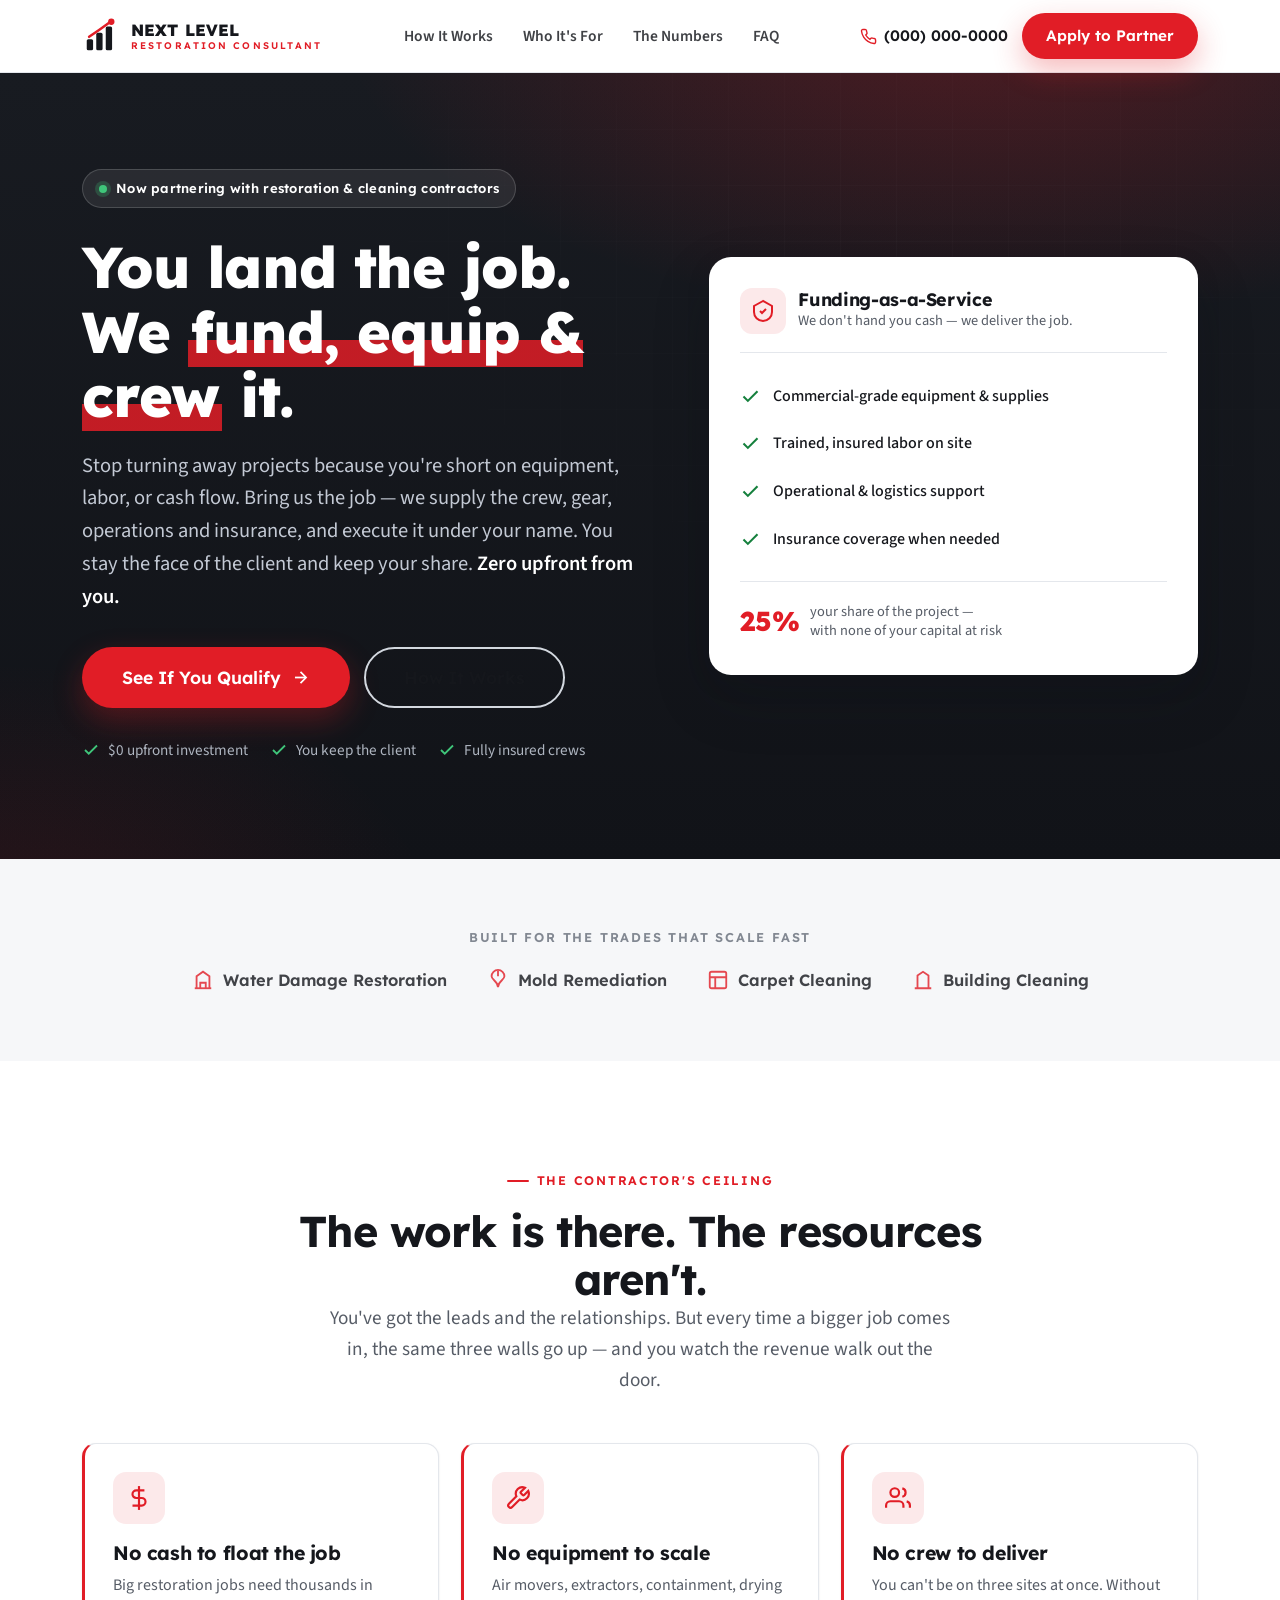
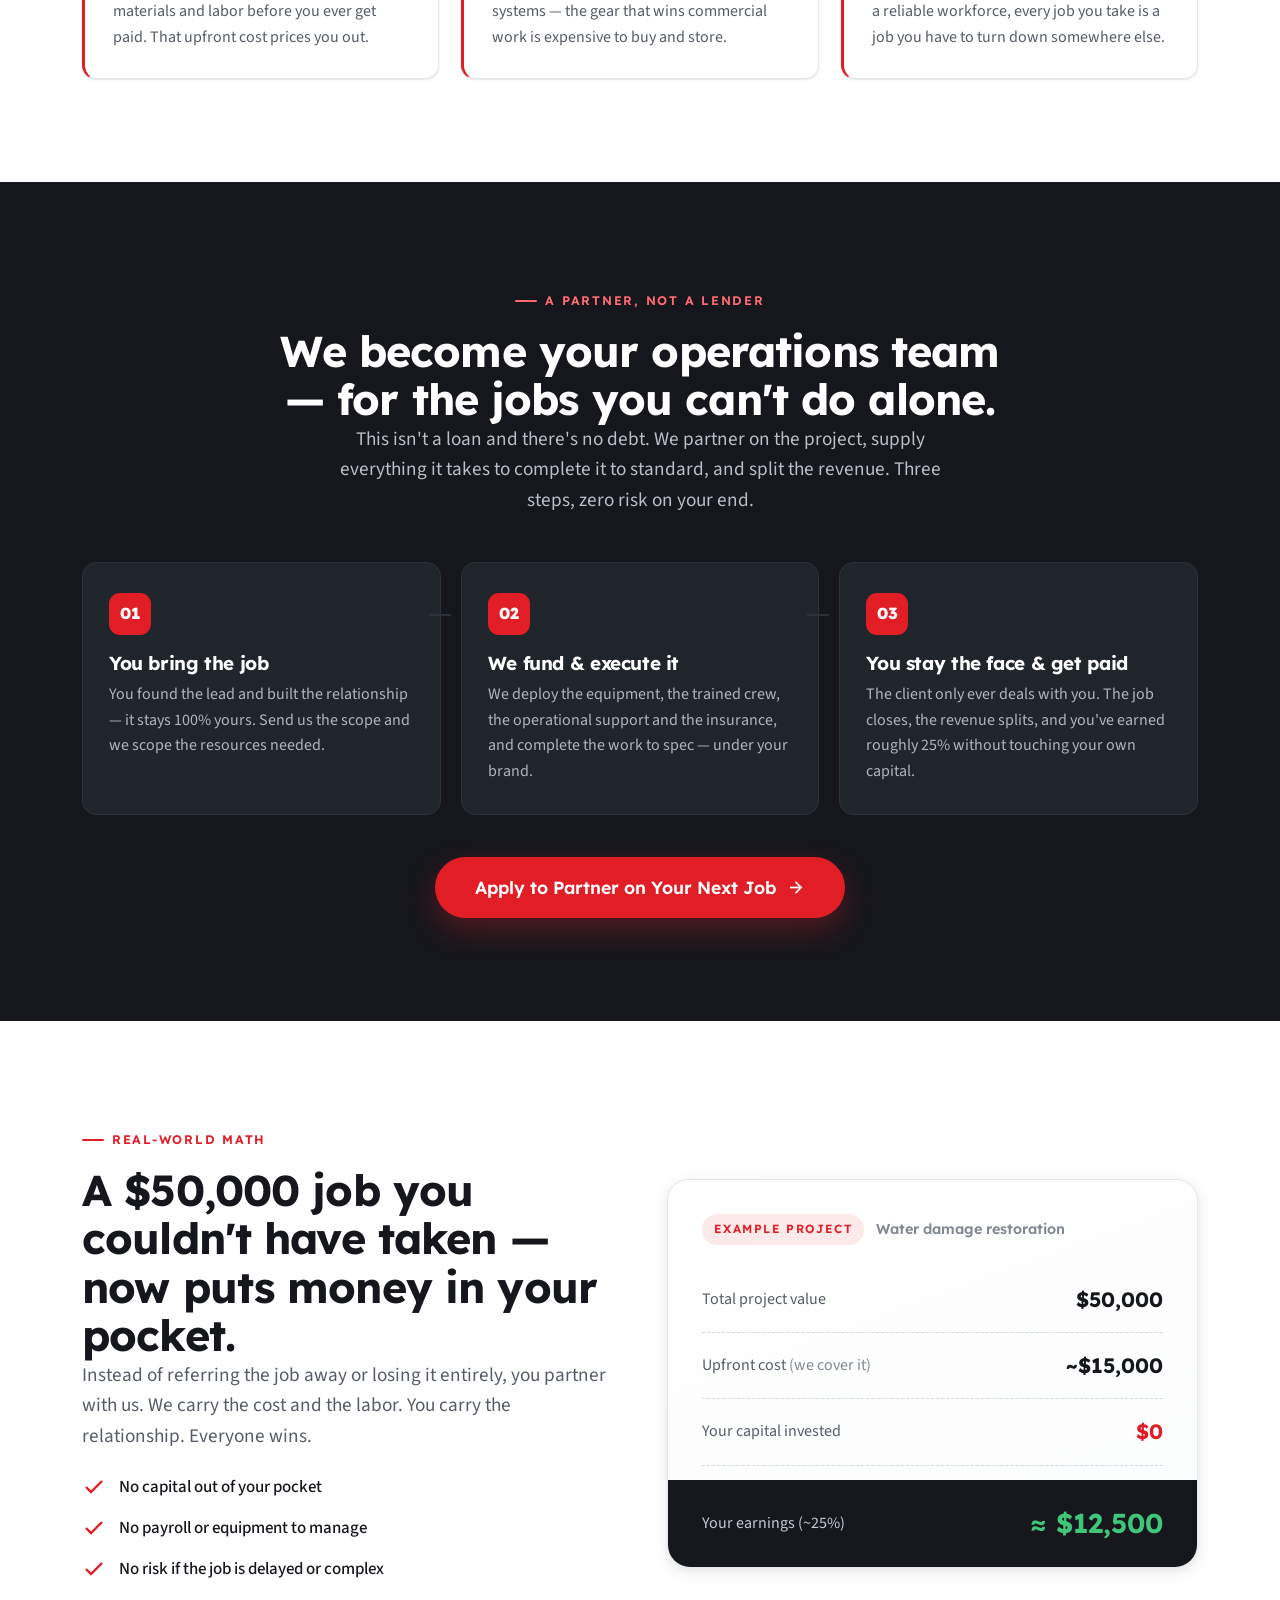
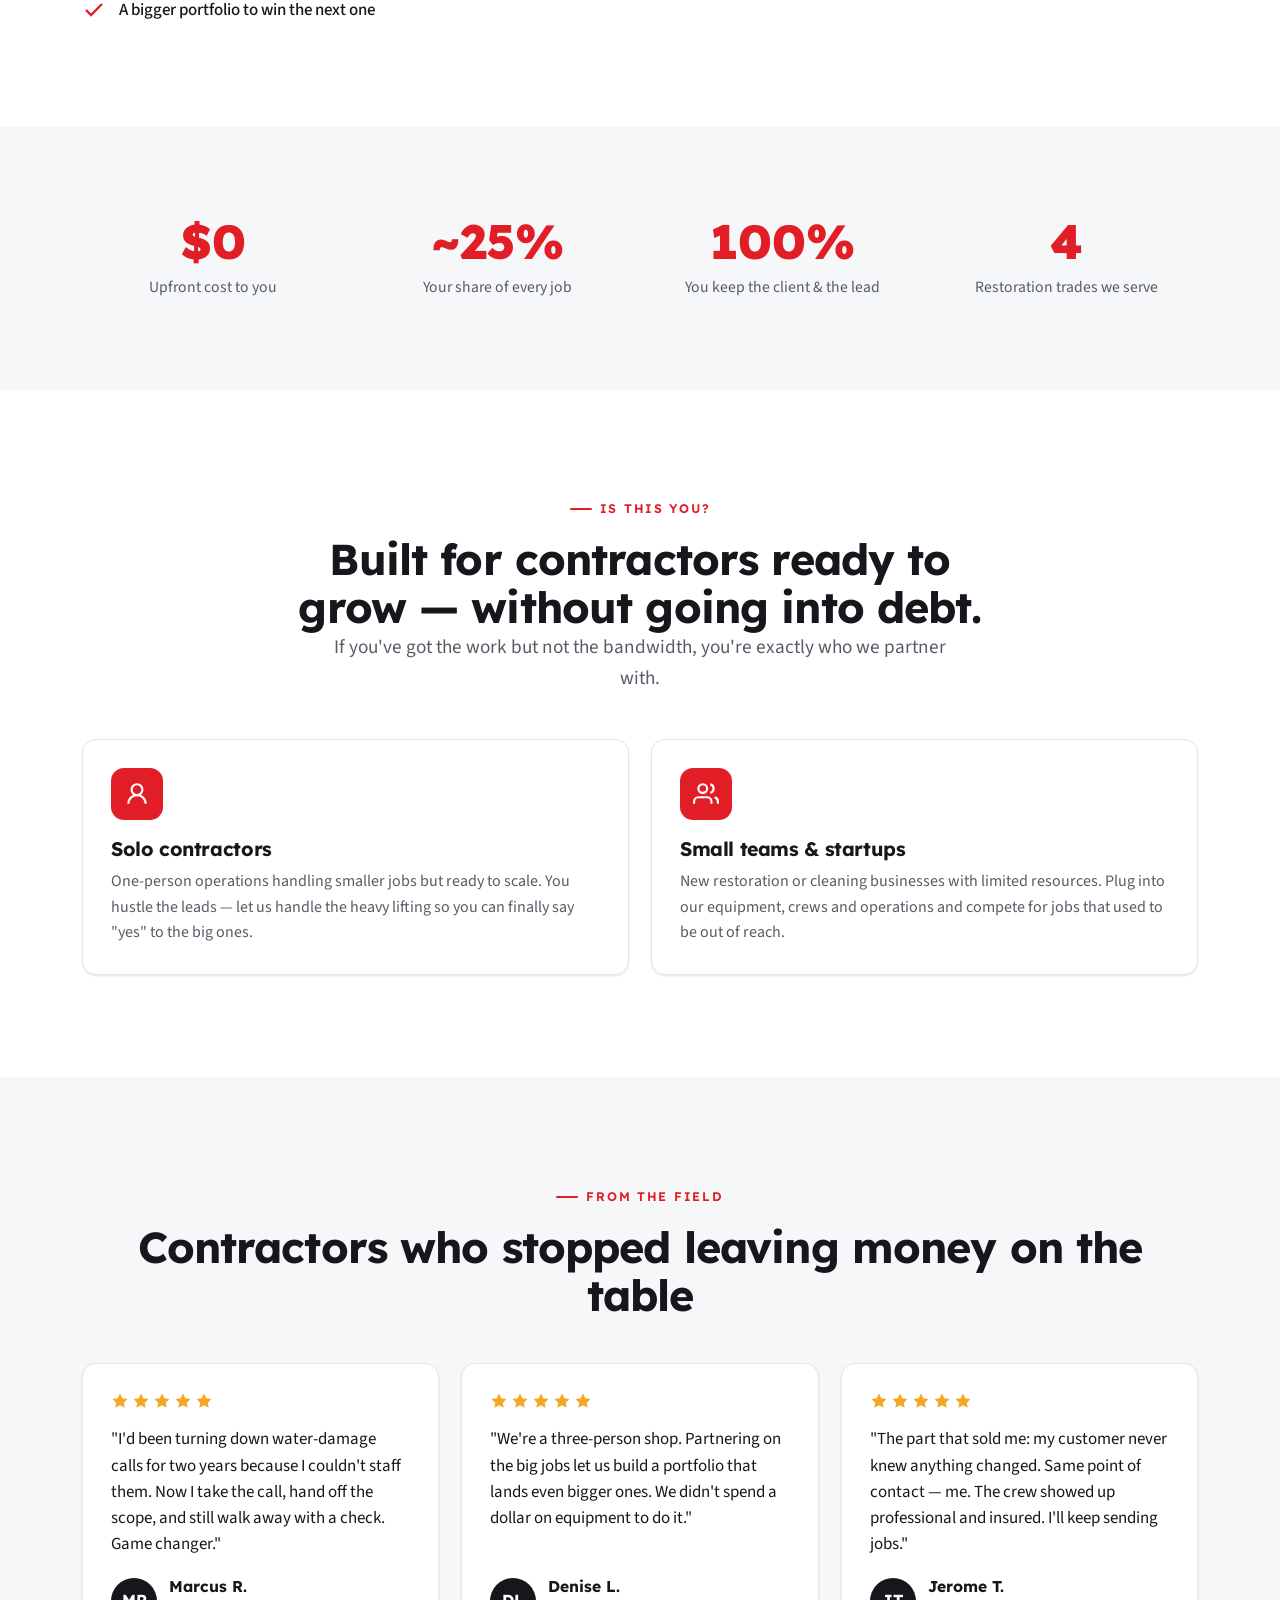
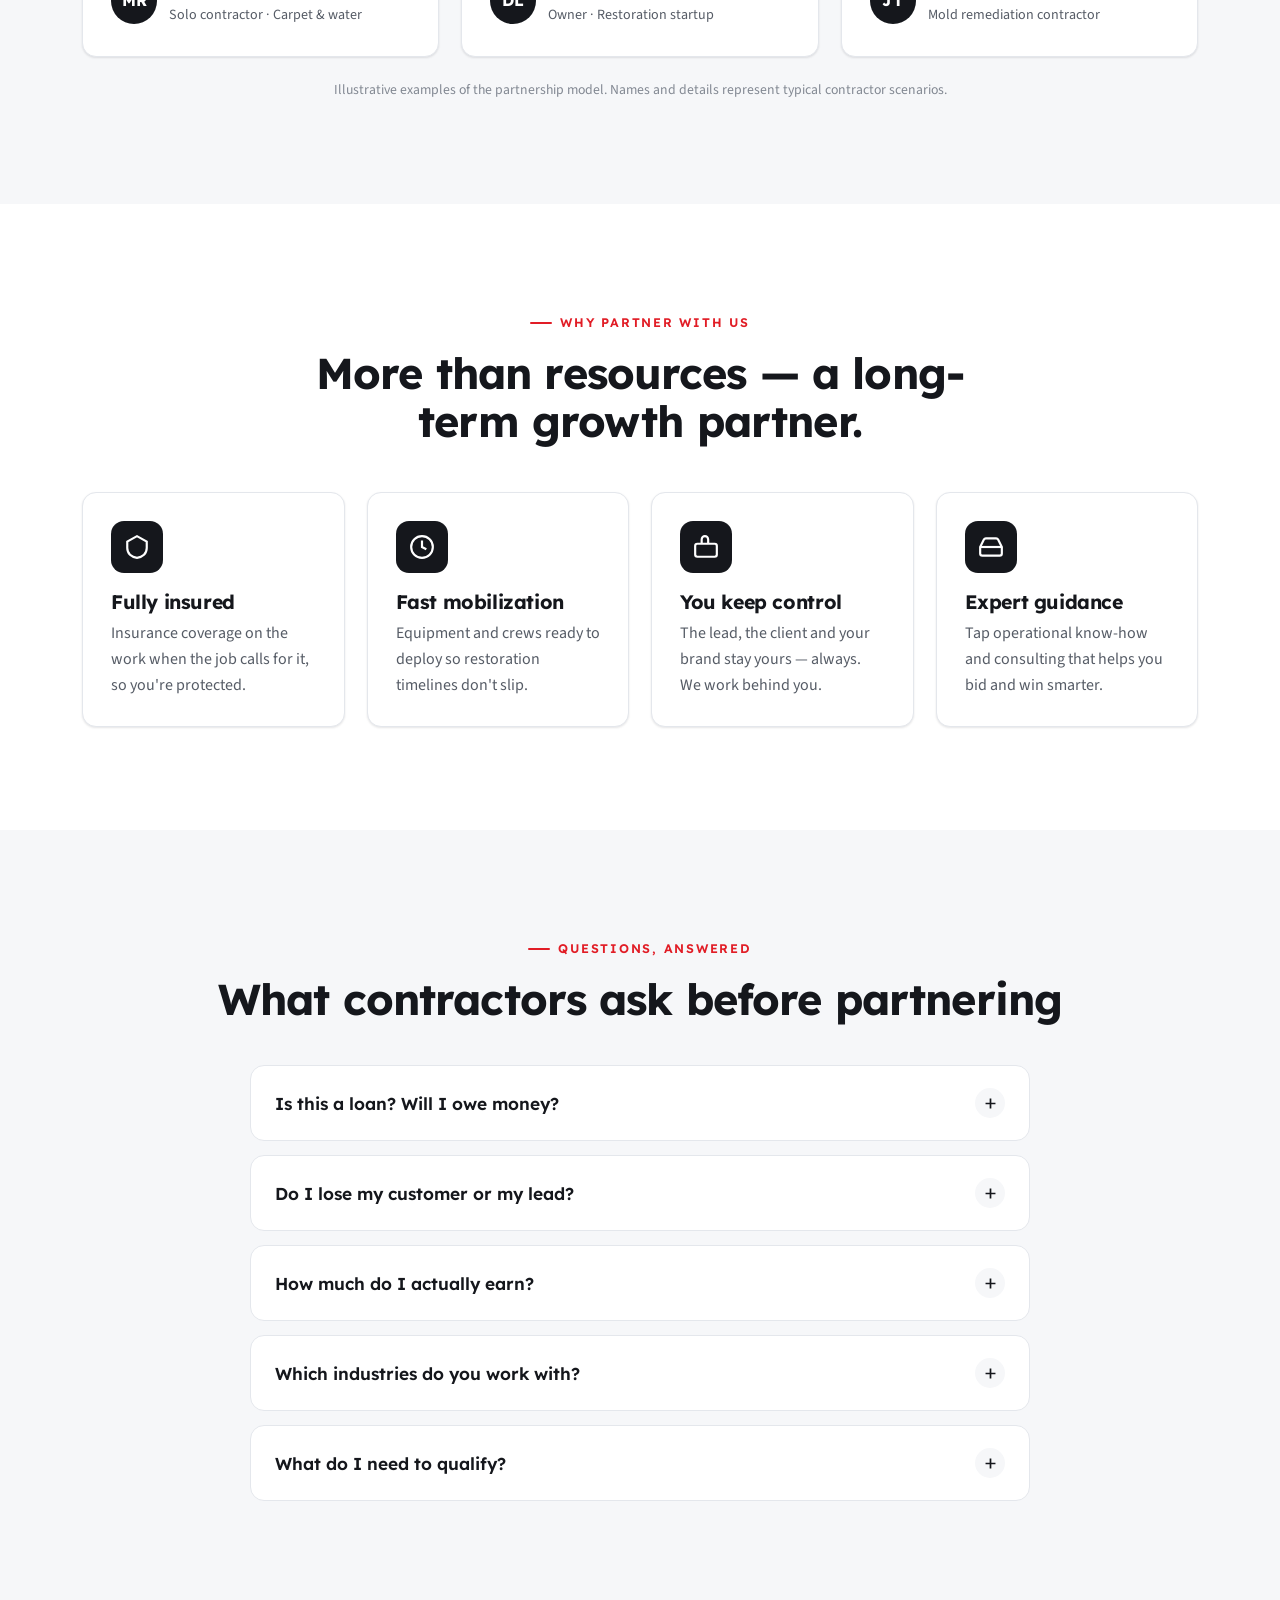
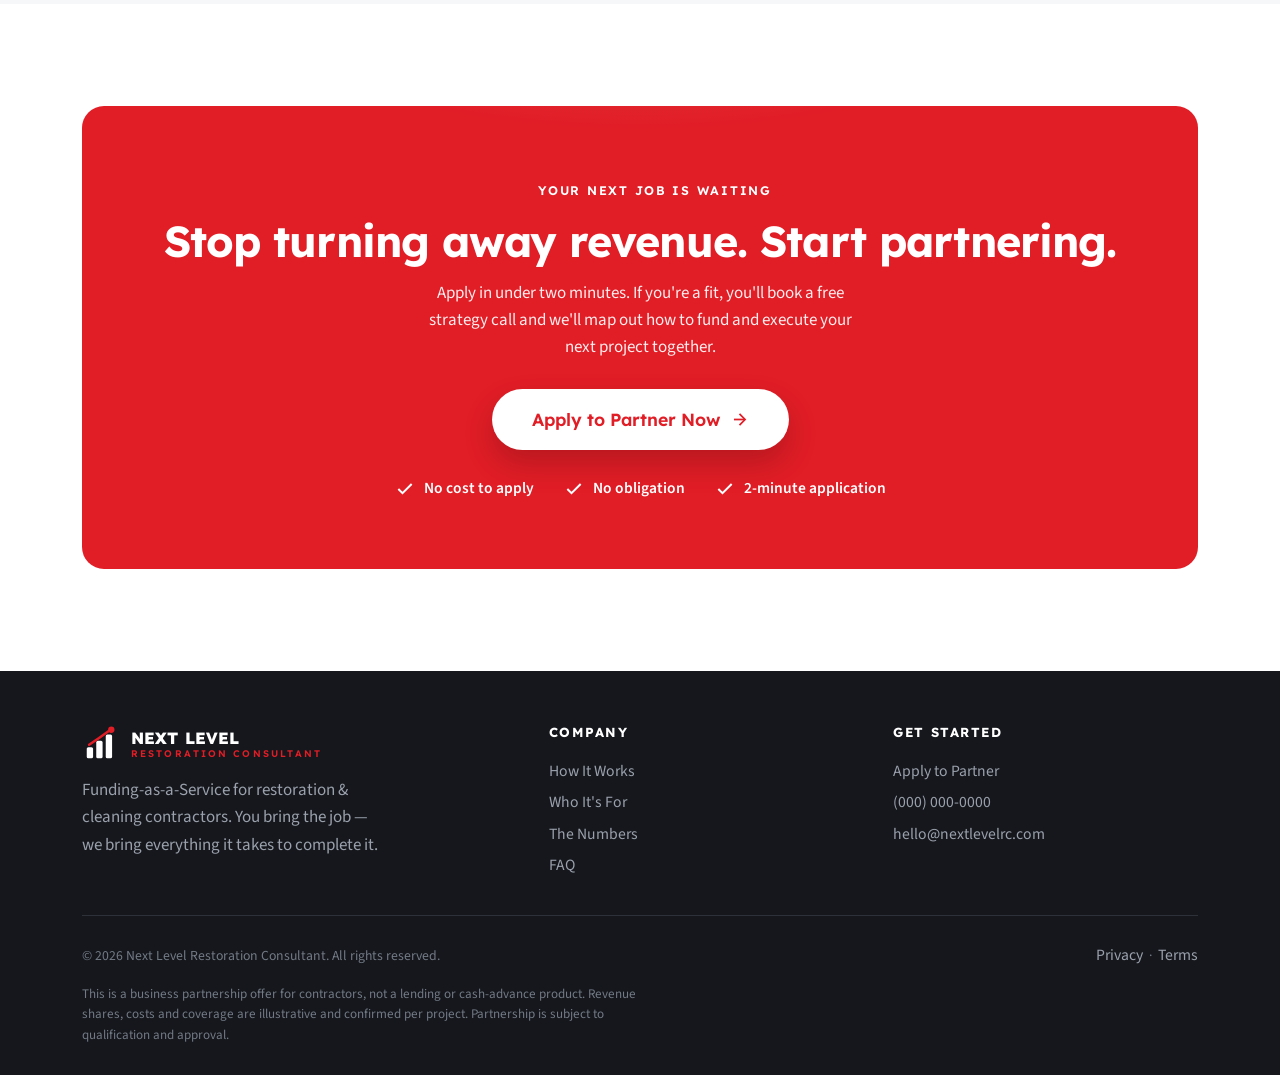
==== funnel/index.html @ 5b834b2d "Add Next Level Restoration Consultant lead-gen funnel (GHL-ready) Multi-step Funding-as-a-Service fu" ====
<!DOCTYPE html>
<html lang="en">
<head>
<meta charset="UTF-8">
<meta name="viewport" content="width=device-width, initial-scale=1">
<title>Take On Bigger Restoration Jobs — Without the Equipment, Crew or Cash | Next Level Restoration Consultant</title>
<meta name="description" content="You bring the job. We bring the equipment, the crew, the insurance and the cash flow — and execute it for you. You stay the face of the client and keep your cut. Apply to partner.">
<meta property="og:title" content="You Land the Job. We Fund, Equip & Crew It.">
<meta property="og:description" content="Funding-as-a-Service for restoration & cleaning contractors. Take on $50k+ jobs with $0 upfront. Apply to partner today.">
<meta property="og:type" content="website">
<link rel="preconnect" href="https://fonts.googleapis.com">
<link rel="preconnect" href="https://fonts.gstatic.com" crossorigin>
<script>document.documentElement.classList.add("js")</script>
<link rel="stylesheet" href="assets/styles.css">
</head>
<body>

<!-- ============================ HEADER ============================ -->
<header class="site-header">
  <div class="container site-header__inner">
    <a class="brand" href="index.html" aria-label="Next Level Restoration Consultant — home">
      <svg class="brand__mark" viewBox="0 0 48 48" aria-hidden="true">
        <rect x="6"  y="28" width="8" height="14" rx="2" fill="#15171C"/>
        <rect x="18" y="20" width="8" height="22" rx="2" fill="#15171C"/>
        <rect x="30" y="12" width="8" height="30" rx="2" fill="#15171C"/>
        <path d="M9 25 L22 16 L36 6" fill="none" stroke="#E11D26" stroke-width="3.2" stroke-linecap="round" stroke-linejoin="round"/>
        <circle cx="37" cy="6" r="4" fill="#E11D26"/>
      </svg>
      <span class="brand__text">
        <span class="brand__name">NEXT LEVEL</span>
        <span class="brand__sub">Restoration Consultant</span>
      </span>
    </a>

    <nav class="nav" aria-label="Primary">
      <a class="nav__link" href="#how">How It Works</a>
      <a class="nav__link" href="#who">Who It's For</a>
      <a class="nav__link" href="#numbers">The Numbers</a>
      <a class="nav__link" href="#faq">FAQ</a>
    </nav>

    <div class="header-cta">
      <a class="header-phone" href="tel:+10000000000" aria-label="Call us">
        <svg viewBox="0 0 24 24" fill="none" stroke="currentColor" stroke-width="2" aria-hidden="true"><path d="M22 16.92v3a2 2 0 0 1-2.18 2 19.79 19.79 0 0 1-8.63-3.07 19.5 19.5 0 0 1-6-6 19.79 19.79 0 0 1-3.07-8.67A2 2 0 0 1 4.11 2h3a2 2 0 0 1 2 1.72c.13.96.36 1.9.7 2.81a2 2 0 0 1-.45 2.11L8.09 9.91a16 16 0 0 0 6 6l1.27-1.27a2 2 0 0 1 2.11-.45c.9.34 1.85.57 2.81.7A2 2 0 0 1 22 16.92Z"/></svg>
        (000) 000-0000
      </a>
      <a class="btn btn--primary" href="apply.html">Apply to Partner</a>
      <button class="nav-toggle" data-nav-toggle aria-label="Open menu" aria-expanded="false" aria-controls="mobileMenu">
        <svg viewBox="0 0 24 24" fill="none" stroke="currentColor" stroke-width="2" aria-hidden="true"><line x1="3" y1="6" x2="21" y2="6"/><line x1="3" y1="12" x2="21" y2="12"/><line x1="3" y1="18" x2="21" y2="18"/></svg>
      </button>
    </div>
  </div>
</header>

<nav class="mobile-menu" id="mobileMenu" data-mobile-menu aria-label="Mobile">
  <a href="#how">How It Works</a>
  <a href="#who">Who It's For</a>
  <a href="#numbers">The Numbers</a>
  <a href="#faq">FAQ</a>
  <a class="btn btn--primary btn--block" href="apply.html">Apply to Partner</a>
</nav>

<!-- ============================ HERO ============================ -->
<section class="hero">
  <div class="container hero__inner">
    <div class="hero__copy">
      <span class="pill"><span class="dot"></span> Now partnering with restoration &amp; cleaning contractors</span>
      <h1>You land the job.<br>We <span class="accent">fund, equip &amp; crew</span> it.</h1>
      <p class="hero__sub">Stop turning away projects because you're short on equipment, labor, or cash flow. Bring us the job — we supply the crew, gear, operations and insurance, and execute it under your name. You stay the face of the client and keep your share. <strong style="color:#fff">Zero upfront from you.</strong></p>

      <div class="hero__cta">
        <a class="btn btn--primary btn--lg" href="apply.html">
          See If You Qualify
          <svg viewBox="0 0 24 24" fill="none" stroke="currentColor" stroke-width="2.2" aria-hidden="true"><line x1="5" y1="12" x2="19" y2="12"/><polyline points="12 5 19 12 12 19"/></svg>
        </a>
        <a class="btn btn--ghost btn--lg" href="#how">How It Works</a>
      </div>

      <div class="hero__trust">
        <span class="ti"><svg viewBox="0 0 24 24" fill="none" stroke="currentColor" stroke-width="2.4" aria-hidden="true"><polyline points="20 6 9 17 4 12"/></svg> $0 upfront investment</span>
        <span class="ti"><svg viewBox="0 0 24 24" fill="none" stroke="currentColor" stroke-width="2.4" aria-hidden="true"><polyline points="20 6 9 17 4 12"/></svg> You keep the client</span>
        <span class="ti"><svg viewBox="0 0 24 24" fill="none" stroke="currentColor" stroke-width="2.4" aria-hidden="true"><polyline points="20 6 9 17 4 12"/></svg> Fully insured crews</span>
      </div>
    </div>

    <div class="hero__visual">
      <div class="offer-card">
        <div class="offer-card__top">
          <span class="offer-card__badge">
            <svg viewBox="0 0 24 24" fill="none" stroke="currentColor" stroke-width="2" aria-hidden="true"><path d="M12 2 3 7v6c0 5 3.8 8.5 9 9 5.2-.5 9-4 9-9V7l-9-5Z"/><path d="m9 12 2 2 4-4"/></svg>
          </span>
          <div>
            <h3>Funding-as-a-Service</h3>
            <p style="font-size:.9rem;margin:0;">We don't hand you cash — we deliver the job.</p>
          </div>
        </div>
        <div class="offer-card__row"><svg viewBox="0 0 24 24" fill="none" stroke="currentColor" stroke-width="2.4" aria-hidden="true"><polyline points="20 6 9 17 4 12"/></svg><span>Commercial-grade equipment &amp; supplies</span></div>
        <div class="offer-card__row"><svg viewBox="0 0 24 24" fill="none" stroke="currentColor" stroke-width="2.4" aria-hidden="true"><polyline points="20 6 9 17 4 12"/></svg><span>Trained, insured labor on site</span></div>
        <div class="offer-card__row"><svg viewBox="0 0 24 24" fill="none" stroke="currentColor" stroke-width="2.4" aria-hidden="true"><polyline points="20 6 9 17 4 12"/></svg><span>Operational &amp; logistics support</span></div>
        <div class="offer-card__row"><svg viewBox="0 0 24 24" fill="none" stroke="currentColor" stroke-width="2.4" aria-hidden="true"><polyline points="20 6 9 17 4 12"/></svg><span>Insurance coverage when needed</span></div>
        <div class="offer-card__foot">
          <span class="stat">25%</span>
          <span class="lbl">your share of the project —<br>with none of your capital at risk</span>
        </div>
      </div>
    </div>
  </div>
</section>

<!-- ============================ LOGO / INDUSTRY STRIP ============================ -->
<section class="section--tight section--surface">
  <div class="container">
    <div class="logos reveal">
      <span class="logos__label">Built for the trades that scale fast</span>
      <span class="chip"><svg viewBox="0 0 24 24" fill="none" stroke="currentColor" stroke-width="2" aria-hidden="true"><path d="M3 21h18"/><path d="M5 21V8l7-5 7 5v13"/><path d="M9 21v-6h6v6"/></svg> Water Damage Restoration</span>
      <span class="chip"><svg viewBox="0 0 24 24" fill="none" stroke="currentColor" stroke-width="2" aria-hidden="true"><path d="M12 2v6"/><path d="M5 8c0 4 7 5 7 12 0-7 7-8 7-12a7 7 0 0 0-14 0Z"/></svg> Mold Remediation</span>
      <span class="chip"><svg viewBox="0 0 24 24" fill="none" stroke="currentColor" stroke-width="2" aria-hidden="true"><rect x="3" y="3" width="18" height="18" rx="2"/><path d="M3 9h18M9 21V9"/></svg> Carpet Cleaning</span>
      <span class="chip"><svg viewBox="0 0 24 24" fill="none" stroke="currentColor" stroke-width="2" aria-hidden="true"><path d="M3 21h18M6 21V7l6-4 6 4v14"/><path d="M10 9h.01M14 9h.01M10 13h.01M14 13h.01"/></svg> Building Cleaning</span>
    </div>
  </div>
</section>

<!-- ============================ PROBLEM ============================ -->
<section class="section" id="problem">
  <div class="container">
    <div class="center reveal" style="max-width:760px;margin-inline:auto;margin-bottom:48px;">
      <span class="eyebrow">The contractor's ceiling</span>
      <h2>The work is there. The resources aren't.</h2>
      <p class="lead">You've got the leads and the relationships. But every time a bigger job comes in, the same three walls go up — and you watch the revenue walk out the door.</p>
    </div>

    <div class="grid grid--3">
      <div class="card pain reveal">
        <div class="card__icon"><svg viewBox="0 0 24 24" fill="none" stroke="currentColor" stroke-width="2" aria-hidden="true"><line x1="12" y1="1" x2="12" y2="23"/><path d="M17 5H9.5a3.5 3.5 0 0 0 0 7h5a3.5 3.5 0 0 1 0 7H6"/></svg></div>
        <h3>No cash to float the job</h3>
        <p>Big restoration jobs need thousands in materials and labor before you ever get paid. That upfront cost prices you out.</p>
      </div>
      <div class="card pain reveal">
        <div class="card__icon"><svg viewBox="0 0 24 24" fill="none" stroke="currentColor" stroke-width="2" aria-hidden="true"><path d="M14.7 6.3a1 1 0 0 0 0 1.4l1.6 1.6a1 1 0 0 0 1.4 0l3.77-3.77a6 6 0 0 1-7.94 7.94l-6.91 6.91a2.12 2.12 0 0 1-3-3l6.91-6.91a6 6 0 0 1 7.94-7.94l-3.76 3.76Z"/></svg></div>
        <h3>No equipment to scale</h3>
        <p>Air movers, extractors, containment, drying systems — the gear that wins commercial work is expensive to buy and store.</p>
      </div>
      <div class="card pain reveal">
        <div class="card__icon"><svg viewBox="0 0 24 24" fill="none" stroke="currentColor" stroke-width="2" aria-hidden="true"><path d="M17 21v-2a4 4 0 0 0-4-4H5a4 4 0 0 0-4 4v2"/><circle cx="9" cy="7" r="4"/><path d="M23 21v-2a4 4 0 0 0-3-3.87M16 3.13a4 4 0 0 1 0 7.75"/></svg></div>
        <h3>No crew to deliver</h3>
        <p>You can't be on three sites at once. Without a reliable workforce, every job you take is a job you have to turn down somewhere else.</p>
      </div>
    </div>
  </div>
</section>

<!-- ============================ SOLUTION / HOW IT WORKS ============================ -->
<section class="section section--ink" id="how">
  <div class="container">
    <div class="center reveal" style="max-width:760px;margin-inline:auto;margin-bottom:46px;">
      <span class="eyebrow">A partner, not a lender</span>
      <h2>We become your operations team — for the jobs you can't do alone.</h2>
      <p class="lead">This isn't a loan and there's no debt. We partner on the project, supply everything it takes to complete it to standard, and split the revenue. Three steps, zero risk on your end.</p>
    </div>

    <div class="steps">
      <div class="step reveal">
        <div class="step__num"></div>
        <span class="step__line"></span>
        <h3>You bring the job</h3>
        <p>You found the lead and built the relationship — it stays 100% yours. Send us the scope and we scope the resources needed.</p>
      </div>
      <div class="step reveal">
        <div class="step__num"></div>
        <span class="step__line"></span>
        <h3>We fund &amp; execute it</h3>
        <p>We deploy the equipment, the trained crew, the operational support and the insurance, and complete the work to spec — under your brand.</p>
      </div>
      <div class="step reveal">
        <div class="step__num"></div>
        <h3>You stay the face &amp; get paid</h3>
        <p>The client only ever deals with you. The job closes, the revenue splits, and you've earned roughly 25% without touching your own capital.</p>
      </div>
    </div>

    <div class="center" style="margin-top:42px;">
      <a class="btn btn--primary btn--lg reveal" href="apply.html">Apply to Partner on Your Next Job
        <svg viewBox="0 0 24 24" fill="none" stroke="currentColor" stroke-width="2.2" aria-hidden="true"><line x1="5" y1="12" x2="19" y2="12"/><polyline points="12 5 19 12 12 19"/></svg>
      </a>
    </div>
  </div>
</section>

<!-- ============================ THE NUMBERS / EXAMPLE ============================ -->
<section class="section" id="numbers">
  <div class="container">
    <div class="split">
      <div class="reveal">
        <span class="eyebrow">Real-world math</span>
        <h2>A $50,000 job you couldn't have taken — now puts money in your pocket.</h2>
        <p class="lead" style="margin-bottom:22px;">Instead of referring the job away or losing it entirely, you partner with us. We carry the cost and the labor. You carry the relationship. Everyone wins.</p>
        <ul class="checklist">
          <li><svg viewBox="0 0 24 24" fill="none" stroke="currentColor" stroke-width="2.4" aria-hidden="true"><polyline points="20 6 9 17 4 12"/></svg> No capital out of your pocket</li>
          <li><svg viewBox="0 0 24 24" fill="none" stroke="currentColor" stroke-width="2.4" aria-hidden="true"><polyline points="20 6 9 17 4 12"/></svg> No payroll or equipment to manage</li>
          <li><svg viewBox="0 0 24 24" fill="none" stroke="currentColor" stroke-width="2.4" aria-hidden="true"><polyline points="20 6 9 17 4 12"/></svg> No risk if the job is delayed or complex</li>
          <li><svg viewBox="0 0 24 24" fill="none" stroke="currentColor" stroke-width="2.4" aria-hidden="true"><polyline points="20 6 9 17 4 12"/></svg> A bigger portfolio to win the next one</li>
        </ul>
      </div>

      <div class="example reveal">
        <div class="example__head">
          <span class="tag">Example Project</span>
          <span style="font-family:'Lexend';font-weight:600;color:var(--muted-2);font-size:.9rem;">Water damage restoration</span>
        </div>
        <div class="bar"><span class="k">Total project value</span><span class="v">$50,000</span></div>
        <div class="bar"><span class="k">Upfront cost <em style="font-style:normal;color:var(--muted-2)">(we cover it)</em></span><span class="v">~$15,000</span></div>
        <div class="bar"><span class="k">Your capital invested</span><span class="v" style="color:var(--red)">$0</span></div>
        <div class="bar bar--hi"><span class="k">Your earnings (~25%)</span><span class="v">≈ $12,500</span></div>
      </div>
    </div>
  </div>
</section>

<!-- ============================ STATS BAND ============================ -->
<section class="section--tight section--surface">
  <div class="container">
    <div class="stats">
      <div class="stat-card reveal"><div class="num">$0</div><div class="cap">Upfront cost to you</div></div>
      <div class="stat-card reveal"><div class="num">~25%</div><div class="cap">Your share of every job</div></div>
      <div class="stat-card reveal"><div class="num">100%</div><div class="cap">You keep the client &amp; the lead</div></div>
      <div class="stat-card reveal"><div class="num">4</div><div class="cap">Restoration trades we serve</div></div>
    </div>
  </div>
</section>

<!-- ============================ WHO IT'S FOR ============================ -->
<section class="section" id="who">
  <div class="container">
    <div class="center reveal" style="max-width:720px;margin-inline:auto;margin-bottom:46px;">
      <span class="eyebrow">Is this you?</span>
      <h2>Built for contractors ready to grow — without going into debt.</h2>
      <p class="lead">If you've got the work but not the bandwidth, you're exactly who we partner with.</p>
    </div>

    <div class="grid grid--2">
      <div class="card card--red reveal">
        <div class="card__icon"><svg viewBox="0 0 24 24" fill="none" stroke="currentColor" stroke-width="2" aria-hidden="true"><circle cx="12" cy="8" r="5"/><path d="M20 21a8 8 0 0 0-16 0"/></svg></div>
        <h3>Solo contractors</h3>
        <p>One-person operations handling smaller jobs but ready to scale. You hustle the leads — let us handle the heavy lifting so you can finally say "yes" to the big ones.</p>
      </div>
      <div class="card card--red reveal">
        <div class="card__icon"><svg viewBox="0 0 24 24" fill="none" stroke="currentColor" stroke-width="2" aria-hidden="true"><path d="M17 21v-2a4 4 0 0 0-4-4H5a4 4 0 0 0-4 4v2"/><circle cx="9" cy="7" r="4"/><path d="M23 21v-2a4 4 0 0 0-3-3.87M16 3.13a4 4 0 0 1 0 7.75"/></svg></div>
        <h3>Small teams &amp; startups</h3>
        <p>New restoration or cleaning businesses with limited resources. Plug into our equipment, crews and operations and compete for jobs that used to be out of reach.</p>
      </div>
    </div>
  </div>
</section>

<!-- ============================ TESTIMONIALS ============================ -->
<section class="section section--surface" id="proof">
  <div class="container">
    <div class="center reveal" style="margin-bottom:44px;">
      <span class="eyebrow">From the field</span>
      <h2>Contractors who stopped leaving money on the table</h2>
    </div>
    <div class="grid grid--3">
      <figure class="quote reveal">
        <div class="quote__stars" aria-label="5 out of 5 stars">
          <svg viewBox="0 0 24 24" fill="currentColor" aria-hidden="true"><path d="m12 2 3.1 6.3 6.9 1-5 4.9 1.2 6.8L12 17.8 5.8 21l1.2-6.8-5-4.9 6.9-1L12 2Z"/></svg><svg viewBox="0 0 24 24" fill="currentColor" aria-hidden="true"><path d="m12 2 3.1 6.3 6.9 1-5 4.9 1.2 6.8L12 17.8 5.8 21l1.2-6.8-5-4.9 6.9-1L12 2Z"/></svg><svg viewBox="0 0 24 24" fill="currentColor" aria-hidden="true"><path d="m12 2 3.1 6.3 6.9 1-5 4.9 1.2 6.8L12 17.8 5.8 21l1.2-6.8-5-4.9 6.9-1L12 2Z"/></svg><svg viewBox="0 0 24 24" fill="currentColor" aria-hidden="true"><path d="m12 2 3.1 6.3 6.9 1-5 4.9 1.2 6.8L12 17.8 5.8 21l1.2-6.8-5-4.9 6.9-1L12 2Z"/></svg><svg viewBox="0 0 24 24" fill="currentColor" aria-hidden="true"><path d="m12 2 3.1 6.3 6.9 1-5 4.9 1.2 6.8L12 17.8 5.8 21l1.2-6.8-5-4.9 6.9-1L12 2Z"/></svg>
        </div>
        <p>"I'd been turning down water-damage calls for two years because I couldn't staff them. Now I take the call, hand off the scope, and still walk away with a check. Game changer."</p>
        <figcaption class="quote__by"><span class="avatar">MR</span><span><span class="who">Marcus R.</span><br><span class="role">Solo contractor · Carpet &amp; water</span></span></figcaption>
      </figure>
      <figure class="quote reveal">
        <div class="quote__stars" aria-label="5 out of 5 stars">
          <svg viewBox="0 0 24 24" fill="currentColor" aria-hidden="true"><path d="m12 2 3.1 6.3 6.9 1-5 4.9 1.2 6.8L12 17.8 5.8 21l1.2-6.8-5-4.9 6.9-1L12 2Z"/></svg><svg viewBox="0 0 24 24" fill="currentColor" aria-hidden="true"><path d="m12 2 3.1 6.3 6.9 1-5 4.9 1.2 6.8L12 17.8 5.8 21l1.2-6.8-5-4.9 6.9-1L12 2Z"/></svg><svg viewBox="0 0 24 24" fill="currentColor" aria-hidden="true"><path d="m12 2 3.1 6.3 6.9 1-5 4.9 1.2 6.8L12 17.8 5.8 21l1.2-6.8-5-4.9 6.9-1L12 2Z"/></svg><svg viewBox="0 0 24 24" fill="currentColor" aria-hidden="true"><path d="m12 2 3.1 6.3 6.9 1-5 4.9 1.2 6.8L12 17.8 5.8 21l1.2-6.8-5-4.9 6.9-1L12 2Z"/></svg><svg viewBox="0 0 24 24" fill="currentColor" aria-hidden="true"><path d="m12 2 3.1 6.3 6.9 1-5 4.9 1.2 6.8L12 17.8 5.8 21l1.2-6.8-5-4.9 6.9-1L12 2Z"/></svg>
        </div>
        <p>"We're a three-person shop. Partnering on the big jobs let us build a portfolio that lands even bigger ones. We didn't spend a dollar on equipment to do it."</p>
        <figcaption class="quote__by"><span class="avatar">DL</span><span><span class="who">Denise L.</span><br><span class="role">Owner · Restoration startup</span></span></figcaption>
      </figure>
      <figure class="quote reveal">
        <div class="quote__stars" aria-label="5 out of 5 stars">
          <svg viewBox="0 0 24 24" fill="currentColor" aria-hidden="true"><path d="m12 2 3.1 6.3 6.9 1-5 4.9 1.2 6.8L12 17.8 5.8 21l1.2-6.8-5-4.9 6.9-1L12 2Z"/></svg><svg viewBox="0 0 24 24" fill="currentColor" aria-hidden="true"><path d="m12 2 3.1 6.3 6.9 1-5 4.9 1.2 6.8L12 17.8 5.8 21l1.2-6.8-5-4.9 6.9-1L12 2Z"/></svg><svg viewBox="0 0 24 24" fill="currentColor" aria-hidden="true"><path d="m12 2 3.1 6.3 6.9 1-5 4.9 1.2 6.8L12 17.8 5.8 21l1.2-6.8-5-4.9 6.9-1L12 2Z"/></svg><svg viewBox="0 0 24 24" fill="currentColor" aria-hidden="true"><path d="m12 2 3.1 6.3 6.9 1-5 4.9 1.2 6.8L12 17.8 5.8 21l1.2-6.8-5-4.9 6.9-1L12 2Z"/></svg><svg viewBox="0 0 24 24" fill="currentColor" aria-hidden="true"><path d="m12 2 3.1 6.3 6.9 1-5 4.9 1.2 6.8L12 17.8 5.8 21l1.2-6.8-5-4.9 6.9-1L12 2Z"/></svg>
        </div>
        <p>"The part that sold me: my customer never knew anything changed. Same point of contact — me. The crew showed up professional and insured. I'll keep sending jobs."</p>
        <figcaption class="quote__by"><span class="avatar">JT</span><span><span class="who">Jerome T.</span><br><span class="role">Mold remediation contractor</span></span></figcaption>
      </figure>
    </div>
    <p class="center" style="margin-top:22px;font-size:.86rem;color:var(--muted-2);">Illustrative examples of the partnership model. Names and details represent typical contractor scenarios.</p>
  </div>
</section>

<!-- ============================ WHY US / VALUE ============================ -->
<section class="section">
  <div class="container">
    <div class="center reveal" style="max-width:720px;margin-inline:auto;margin-bottom:46px;">
      <span class="eyebrow">Why partner with us</span>
      <h2>More than resources — a long-term growth partner.</h2>
    </div>
    <div class="grid grid--4">
      <div class="card reveal">
        <div class="card__icon"><svg viewBox="0 0 24 24" fill="none" stroke="currentColor" stroke-width="2" aria-hidden="true"><path d="M12 2 3 7v6c0 5 3.8 8.5 9 9 5.2-.5 9-4 9-9V7l-9-5Z"/></svg></div>
        <h3>Fully insured</h3>
        <p>Insurance coverage on the work when the job calls for it, so you're protected.</p>
      </div>
      <div class="card reveal">
        <div class="card__icon"><svg viewBox="0 0 24 24" fill="none" stroke="currentColor" stroke-width="2" aria-hidden="true"><circle cx="12" cy="12" r="10"/><polyline points="12 6 12 12 16 14"/></svg></div>
        <h3>Fast mobilization</h3>
        <p>Equipment and crews ready to deploy so restoration timelines don't slip.</p>
      </div>
      <div class="card reveal">
        <div class="card__icon"><svg viewBox="0 0 24 24" fill="none" stroke="currentColor" stroke-width="2" aria-hidden="true"><path d="M14 9V5a3 3 0 0 0-6 0v4"/><rect x="2" y="9" width="20" height="12" rx="2"/></svg></div>
        <h3>You keep control</h3>
        <p>The lead, the client and your brand stay yours — always. We work behind you.</p>
      </div>
      <div class="card reveal">
        <div class="card__icon"><svg viewBox="0 0 24 24" fill="none" stroke="currentColor" stroke-width="2" aria-hidden="true"><line x1="22" y1="12" x2="2" y2="12"/><path d="M5.45 5.11 2 12v6a2 2 0 0 0 2 2h16a2 2 0 0 0 2-2v-6l-3.45-6.89A2 2 0 0 0 16.76 4H7.24a2 2 0 0 0-1.79 1.11Z"/><line x1="6" y1="16" x2="6.01" y2="16"/><line x1="10" y1="16" x2="10.01" y2="16"/></svg></div>
        <h3>Expert guidance</h3>
        <p>Tap operational know-how and consulting that helps you bid and win smarter.</p>
      </div>
    </div>
  </div>
</section>

<!-- ============================ FAQ ============================ -->
<section class="section section--surface" id="faq">
  <div class="container">
    <div class="center reveal" style="margin-bottom:42px;">
      <span class="eyebrow">Questions, answered</span>
      <h2>What contractors ask before partnering</h2>
    </div>
    <div class="faq">
      <details class="faq__item reveal">
        <summary class="faq__q">Is this a loan? Will I owe money?
          <span class="ico"><svg viewBox="0 0 24 24" fill="none" stroke="currentColor" stroke-width="2.4" aria-hidden="true"><line x1="12" y1="5" x2="12" y2="19"/><line x1="5" y1="12" x2="19" y2="12"/></svg></span>
        </summary>
        <div class="faq__a">No. There's no loan, no debt, and no repayment. This is "Funding-as-a-Service" — we invest the equipment, labor and operations into your job and earn our share only when the project is completed and paid. If the job doesn't happen, you owe nothing.</div>
      </details>
      <details class="faq__item reveal">
        <summary class="faq__q">Do I lose my customer or my lead?
          <span class="ico"><svg viewBox="0 0 24 24" fill="none" stroke="currentColor" stroke-width="2.4" aria-hidden="true"><line x1="12" y1="5" x2="12" y2="19"/><line x1="5" y1="12" x2="19" y2="12"/></svg></span>
        </summary>
        <div class="faq__a">Never. The lead is yours and stays yours. You remain the face of the client and the only point of contact. We operate behind the scenes under your brand so your relationship is fully protected.</div>
      </details>
      <details class="faq__item reveal">
        <summary class="faq__q">How much do I actually earn?
          <span class="ico"><svg viewBox="0 0 24 24" fill="none" stroke="currentColor" stroke-width="2.4" aria-hidden="true"><line x1="12" y1="5" x2="12" y2="19"/><line x1="5" y1="12" x2="19" y2="12"/></svg></span>
        </summary>
        <div class="faq__a">You earn roughly 25% of the project value with zero capital invested. On a $50,000 job, that's about $12,500 in your pocket for bringing the work and staying the face of the client. Exact splits are confirmed per project on your strategy call.</div>
      </details>
      <details class="faq__item reveal">
        <summary class="faq__q">Which industries do you work with?
          <span class="ico"><svg viewBox="0 0 24 24" fill="none" stroke="currentColor" stroke-width="2.4" aria-hidden="true"><line x1="12" y1="5" x2="12" y2="19"/><line x1="5" y1="12" x2="19" y2="12"/></svg></span>
        </summary>
        <div class="faq__a">We specialize in restoration and cleaning trades: water damage restoration, mold remediation, carpet cleaning, and building/commercial cleaning. If your work is adjacent to these, apply and we'll let you know if it's a fit.</div>
      </details>
      <details class="faq__item reveal">
        <summary class="faq__q">What do I need to qualify?
          <span class="ico"><svg viewBox="0 0 24 24" fill="none" stroke="currentColor" stroke-width="2.4" aria-hidden="true"><line x1="12" y1="5" x2="12" y2="19"/><line x1="5" y1="12" x2="19" y2="12"/></svg></span>
        </summary>
        <div class="faq__a">An active lead or project (or a steady flow of them) in one of the trades above. You don't need equipment, a crew, or cash — that's exactly what we bring. Apply in under two minutes and book a free strategy call to map your first job.</div>
      </details>
    </div>
  </div>
</section>

<!-- ============================ FINAL CTA ============================ -->
<section class="section">
  <div class="container">
    <div class="ctaband reveal">
      <span class="eyebrow" style="color:#fff;">Your next job is waiting</span>
      <h2>Stop turning away revenue. Start partnering.</h2>
      <p>Apply in under two minutes. If you're a fit, you'll book a free strategy call and we'll map out how to fund and execute your next project together.</p>
      <div style="margin-top:28px;display:flex;gap:14px;justify-content:center;flex-wrap:wrap;">
        <a class="btn btn--primary btn--lg" href="apply.html">Apply to Partner Now
          <svg viewBox="0 0 24 24" fill="none" stroke="currentColor" stroke-width="2.2" aria-hidden="true"><line x1="5" y1="12" x2="19" y2="12"/><polyline points="12 5 19 12 12 19"/></svg>
        </a>
      </div>
      <div class="trustbar" style="margin-top:26px;">
        <span class="ti" style="color:#fff;"><svg viewBox="0 0 24 24" fill="none" stroke="currentColor" stroke-width="2.4" style="color:#fff" aria-hidden="true"><polyline points="20 6 9 17 4 12"/></svg> No cost to apply</span>
        <span class="ti" style="color:#fff;"><svg viewBox="0 0 24 24" fill="none" stroke="currentColor" stroke-width="2.4" style="color:#fff" aria-hidden="true"><polyline points="20 6 9 17 4 12"/></svg> No obligation</span>
        <span class="ti" style="color:#fff;"><svg viewBox="0 0 24 24" fill="none" stroke="currentColor" stroke-width="2.4" style="color:#fff" aria-hidden="true"><polyline points="20 6 9 17 4 12"/></svg> 2-minute application</span>
      </div>
    </div>
  </div>
</section>

<!-- ============================ FOOTER ============================ -->
<footer class="site-footer">
  <div class="container">
    <div class="footer-grid">
      <div>
        <a class="brand" href="index.html" aria-label="Next Level Restoration Consultant — home" style="margin-bottom:14px;">
          <svg class="brand__mark" viewBox="0 0 48 48" aria-hidden="true">
            <rect x="6"  y="28" width="8" height="14" rx="2" fill="#FFFFFF"/>
            <rect x="18" y="20" width="8" height="22" rx="2" fill="#FFFFFF"/>
            <rect x="30" y="12" width="8" height="30" rx="2" fill="#FFFFFF"/>
            <path d="M9 25 L22 16 L36 6" fill="none" stroke="#E11D26" stroke-width="3.2" stroke-linecap="round" stroke-linejoin="round"/>
            <circle cx="37" cy="6" r="4" fill="#E11D26"/>
          </svg>
          <span class="brand__text"><span class="brand__name">NEXT LEVEL</span><span class="brand__sub">Restoration Consultant</span></span>
        </a>
        <p style="color:#9AA1AC;max-width:38ch;">Funding-as-a-Service for restoration &amp; cleaning contractors. You bring the job — we bring everything it takes to complete it.</p>
      </div>
      <div>
        <h4>Company</h4>
        <a href="#how">How It Works</a><br>
        <a href="#who">Who It's For</a><br>
        <a href="#numbers">The Numbers</a><br>
        <a href="#faq">FAQ</a>
      </div>
      <div>
        <h4>Get Started</h4>
        <a href="apply.html">Apply to Partner</a><br>
        <a href="tel:+10000000000">(000) 000-0000</a><br>
        <a href="mailto:hello@nextlevelrc.com">hello@nextlevelrc.com</a>
      </div>
    </div>
    <div class="footer-bottom">
      <span>© <span data-year>2026</span> Next Level Restoration Consultant. All rights reserved.</span>
      <span><a href="#">Privacy</a> &nbsp;·&nbsp; <a href="#">Terms</a></span>
    </div>
    <p class="footer-disclaimer">This is a business partnership offer for contractors, not a lending or cash-advance product. Revenue shares, costs and coverage are illustrative and confirmed per project. Partnership is subject to qualification and approval.</p>
  </div>
</footer>

<script src="assets/app.js" defer></script>
</body>
</html>
---- funnel/assets/styles.css ----
/* =====================================================================
   NEXT LEVEL RESTORATION CONSULTANT — Funnel Design System
   Brand: Charcoal/Black + Bright Red on White
   Type:  Lexend (headings) + Source Sans 3 (body)
   ===================================================================== */

@import url('https://fonts.googleapis.com/css2?family=Lexend:wght@400;500;600;700;800&family=Source+Sans+3:wght@400;500;600;700&display=swap');

/* ------------------------------ Tokens ------------------------------ */
:root {
  /* Brand */
  --ink:        #15171C;   /* near-black — primary text, dark sections */
  --ink-2:      #20242B;   /* elevated dark surface */
  --ink-3:      #2C313A;   /* dark borders / lines */
  --red:        #E11D26;   /* brand red — primary CTA */
  --red-dark:   #BE141B;   /* CTA hover */
  --red-tint:   #FCE9EA;   /* red wash background */

  /* Neutrals */
  --bg:         #FFFFFF;
  --surface:    #F6F7F9;   /* light gray section */
  --surface-2:  #EEF0F3;
  --fg:         #15171C;   /* body text on light */
  --muted:      #565C66;   /* secondary text */
  --muted-2:    #828892;   /* tertiary text */
  --border:     #E4E7EC;
  --border-2:   #D3D8DF;

  /* States */
  --star:       #F5A623;
  --success:    #15803D;
  --success-bg: #E8F5EC;

  /* Effects */
  --radius-sm:  8px;
  --radius:     14px;
  --radius-lg:  22px;
  --radius-pill:999px;
  --shadow-sm:  0 1px 2px rgba(20,23,28,.06), 0 1px 3px rgba(20,23,28,.05);
  --shadow:     0 4px 16px rgba(20,23,28,.08), 0 2px 6px rgba(20,23,28,.05);
  --shadow-lg:  0 24px 60px rgba(20,23,28,.16), 0 8px 24px rgba(20,23,28,.10);
  --shadow-red: 0 12px 30px rgba(225,29,38,.30);

  --maxw: 1160px;
  --gap:  clamp(56px, 8vw, 104px);  /* section vertical rhythm */
}

/* ------------------------------ Reset ------------------------------- */
*,*::before,*::after { box-sizing: border-box; }
* { margin: 0; }
html { -webkit-text-size-adjust: 100%; scroll-behavior: smooth; }
@media (prefers-reduced-motion: reduce) {
  html { scroll-behavior: auto; }
  *,*::before,*::after { animation-duration:.001ms!important; animation-iteration-count:1!important; transition-duration:.001ms!important; }
}
body {
  font-family: 'Source Sans 3', system-ui, -apple-system, Segoe UI, Roboto, sans-serif;
  color: var(--fg);
  background: var(--bg);
  font-size: 17px;
  line-height: 1.6;
  -webkit-font-smoothing: antialiased;
  text-rendering: optimizeLegibility;
}
img,svg { display:block; max-width:100%; }
a { color: inherit; text-decoration: none; }
button { font: inherit; cursor: pointer; }

h1,h2,h3,h4 { font-family:'Lexend', system-ui, sans-serif; line-height:1.12; letter-spacing:-.02em; color:var(--ink); font-weight:700; }
h1 { font-size: clamp(2.1rem, 5.2vw, 3.6rem); font-weight:800; }
h2 { font-size: clamp(1.7rem, 3.8vw, 2.7rem); }
h3 { font-size: clamp(1.2rem, 2vw, 1.5rem); }
p  { color: var(--muted); }
strong { color: var(--ink); font-weight:600; }

/* ------------------------------ Layout ------------------------------ */
.container { width:100%; max-width:var(--maxw); margin-inline:auto; padding-inline:22px; }
.section { padding-block: var(--gap); }
.section--tight { padding-block: clamp(40px,6vw,68px); }
.section--ink { background:var(--ink); color:#fff; }
.section--ink h2,.section--ink h3 { color:#fff; }
.section--ink p { color:#B9BFC9; }
.section--surface { background:var(--surface); }
.eyebrow {
  display:inline-flex; align-items:center; gap:8px;
  font-family:'Lexend',sans-serif; font-weight:600; font-size:.78rem;
  letter-spacing:.14em; text-transform:uppercase; color:var(--red);
  margin-bottom:16px;
}
.eyebrow::before { content:""; width:22px; height:2px; background:var(--red); border-radius:2px; }
.section--ink .eyebrow { color:#FF6B70; }
.section--ink .eyebrow::before { background:#FF6B70; }
.lead { font-size:clamp(1.05rem,1.5vw,1.25rem); color:var(--muted); max-width:62ch; }
.center { text-align:center; }
.center .lead,.center .eyebrow { margin-inline:auto; }
.center .eyebrow { justify-content:center; }

/* ------------------------------ Buttons ----------------------------- */
.btn {
  display:inline-flex; align-items:center; justify-content:center; gap:10px;
  font-family:'Lexend',sans-serif; font-weight:600; font-size:1.02rem;
  padding:16px 30px; border-radius:var(--radius-pill); border:2px solid transparent;
  min-height:54px; transition:transform .18s ease, box-shadow .18s ease, background .18s ease, color .18s ease, border-color .18s ease;
  will-change:transform; line-height:1; text-align:center;
}
.btn svg { width:19px; height:19px; }
.btn--primary { background:var(--red); color:#fff; box-shadow:var(--shadow-red); }
.btn--primary:hover { background:var(--red-dark); transform:translateY(-2px); box-shadow:0 16px 36px rgba(225,29,38,.38); }
.btn--primary:active { transform:translateY(0); }
.btn--dark { background:var(--ink); color:#fff; }
.btn--dark:hover { background:var(--ink-2); transform:translateY(-2px); box-shadow:var(--shadow); }
.btn--ghost { background:transparent; color:var(--ink); border-color:var(--border-2); }
.btn--ghost:hover { border-color:var(--ink); transform:translateY(-2px); }
.section--ink .btn--ghost { color:#fff; border-color:rgba(255,255,255,.28); }
.section--ink .btn--ghost:hover { border-color:#fff; background:rgba(255,255,255,.06); }
.btn--lg { font-size:1.1rem; padding:19px 38px; min-height:60px; }
.btn--block { width:100%; }
.btn:focus-visible { outline:3px solid var(--red); outline-offset:3px; }
a:focus-visible,button:focus-visible { outline:3px solid var(--red); outline-offset:3px; border-radius:6px; }

/* ------------------------------ Header ------------------------------ */
.site-header {
  position:sticky; top:0; z-index:100; background:rgba(255,255,255,.86);
  backdrop-filter:saturate(160%) blur(12px); -webkit-backdrop-filter:saturate(160%) blur(12px);
  border-bottom:1px solid var(--border);
}
.site-header__inner { display:flex; align-items:center; justify-content:space-between; height:72px; gap:20px; }
.brand { display:flex; align-items:center; gap:11px; }
.brand__mark { width:38px; height:38px; flex:0 0 auto; }
.brand__text { display:flex; flex-direction:column; line-height:1; }
.brand__name { font-family:'Lexend',sans-serif; font-weight:800; font-size:1.02rem; letter-spacing:.01em; color:var(--ink); }
.brand__sub { font-family:'Lexend',sans-serif; font-weight:600; font-size:.6rem; letter-spacing:.22em; text-transform:uppercase; color:var(--red); margin-top:3px; }
.nav { display:flex; align-items:center; gap:30px; }
.nav a.nav__link { font-weight:600; color:var(--ink); font-size:.97rem; opacity:.82; transition:opacity .15s; }
.nav a.nav__link:hover { opacity:1; }
.header-cta { display:flex; align-items:center; gap:14px; }
.header-cta .btn { padding:11px 22px; min-height:46px; font-size:.95rem; }
.header-phone { display:inline-flex; align-items:center; gap:7px; font-family:'Lexend',sans-serif; font-weight:600; color:var(--ink); font-size:.95rem; }
.header-phone svg { width:17px; height:17px; color:var(--red); }
.nav-toggle { display:none; width:46px; height:46px; border:1px solid var(--border-2); border-radius:11px; background:#fff; align-items:center; justify-content:center; }
.nav-toggle svg { width:22px; height:22px; color:var(--ink); }

/* ------------------------------ Hero -------------------------------- */
.hero { position:relative; overflow:hidden; background:var(--ink); color:#fff; }
.hero::before { /* subtle grid + red glow */
  content:""; position:absolute; inset:0;
  background:
    radial-gradient(1100px 520px at 78% -8%, rgba(225,29,38,.28), transparent 60%),
    radial-gradient(800px 500px at 0% 110%, rgba(225,29,38,.12), transparent 55%),
    linear-gradient(180deg, #181B21 0%, #111318 100%);
}
.hero::after {
  content:""; position:absolute; inset:0; opacity:.5;
  background-image:linear-gradient(rgba(255,255,255,.035) 1px, transparent 1px),linear-gradient(90deg, rgba(255,255,255,.035) 1px, transparent 1px);
  background-size:56px 56px; mask-image:radial-gradient(900px 600px at 70% 20%, #000, transparent 75%);
}
.hero__inner { position:relative; z-index:1; display:grid; grid-template-columns:1.08fr .92fr; gap:54px; align-items:center; padding-block:clamp(56px,8vw,96px); }
.hero h1 { color:#fff; }
.hero h1 .accent { color:#fff; background:linear-gradient(180deg, transparent 62%, rgba(225,29,38,.85) 62%); padding:0 .06em; }
.hero__sub { color:#C3C9D4; font-size:clamp(1.08rem,1.6vw,1.3rem); margin-top:22px; max-width:56ch; }
.pill {
  display:inline-flex; align-items:center; gap:9px; background:rgba(255,255,255,.08);
  border:1px solid rgba(255,255,255,.16); color:#fff; padding:8px 16px; border-radius:var(--radius-pill);
  font-family:'Lexend',sans-serif; font-weight:600; font-size:.82rem; letter-spacing:.02em; margin-bottom:26px;
}
.pill .dot { width:8px; height:8px; border-radius:50%; background:#3FC67A; box-shadow:0 0 0 4px rgba(63,198,122,.22); }
.hero__cta { display:flex; flex-wrap:wrap; gap:14px; margin-top:34px; }
.hero__trust { display:flex; flex-wrap:wrap; align-items:center; gap:10px 22px; margin-top:30px; color:#AEB5C0; font-size:.95rem; }
.hero__trust .ti { display:inline-flex; align-items:center; gap:8px; }
.hero__trust svg { width:18px; height:18px; color:#3FC67A; }

/* Hero offer card */
.offer-card {
  background:#fff; color:var(--ink); border-radius:var(--radius-lg); padding:30px;
  box-shadow:var(--shadow-lg); border:1px solid rgba(255,255,255,.5);
}
.offer-card__top { display:flex; align-items:center; gap:12px; padding-bottom:18px; border-bottom:1px solid var(--border); margin-bottom:20px; }
.offer-card__badge { width:46px; height:46px; border-radius:12px; background:var(--red-tint); display:grid; place-items:center; flex:0 0 auto; }
.offer-card__badge svg { width:24px; height:24px; color:var(--red); }
.offer-card h3 { font-size:1.12rem; }
.offer-card__row { display:flex; align-items:flex-start; gap:12px; padding:11px 0; }
.offer-card__row svg { width:21px; height:21px; color:var(--success); flex:0 0 auto; margin-top:2px; }
.offer-card__row span { font-size:1rem; color:var(--ink); font-weight:500; }
.offer-card__foot { margin-top:18px; padding-top:18px; border-top:1px solid var(--border); display:flex; align-items:center; gap:10px; }
.offer-card__foot .stat { font-family:'Lexend',sans-serif; font-weight:800; font-size:1.7rem; color:var(--red); }
.offer-card__foot .lbl { font-size:.9rem; color:var(--muted); line-height:1.3; }

/* ------------------------------ Logo strip -------------------------- */
.logos { display:flex; flex-wrap:wrap; align-items:center; justify-content:center; gap:14px 40px; }
.logos__label { width:100%; text-align:center; font-family:'Lexend',sans-serif; font-weight:600; font-size:.8rem; letter-spacing:.14em; text-transform:uppercase; color:var(--muted-2); margin-bottom:6px; }
.logos .chip {
  display:inline-flex; align-items:center; gap:9px; font-family:'Lexend',sans-serif; font-weight:600;
  color:var(--ink); font-size:1.02rem; opacity:.8;
}
.logos .chip svg { width:22px; height:22px; color:var(--red); }

/* ------------------------------ Cards ------------------------------- */
.grid { display:grid; gap:22px; }
.grid--3 { grid-template-columns:repeat(3,1fr); }
.grid--4 { grid-template-columns:repeat(4,1fr); }
.grid--2 { grid-template-columns:repeat(2,1fr); }

.card {
  background:#fff; border:1px solid var(--border); border-radius:var(--radius); padding:28px;
  box-shadow:var(--shadow-sm); transition:transform .2s ease, box-shadow .2s ease, border-color .2s ease;
}
.card:hover { transform:translateY(-4px); box-shadow:var(--shadow); border-color:var(--border-2); }
.card__icon { width:52px; height:52px; border-radius:13px; background:var(--ink); display:grid; place-items:center; margin-bottom:18px; }
.card__icon svg { width:26px; height:26px; color:#fff; }
.card--red .card__icon { background:var(--red); }
.card h3 { margin-bottom:9px; font-size:1.22rem; }
.card p { font-size:1rem; }

/* Pain cards */
.pain { border-left:3px solid var(--red); }
.pain .card__icon { background:var(--red-tint); }
.pain .card__icon svg { color:var(--red); }

/* Steps */
.steps { counter-reset:step; display:grid; gap:20px; grid-template-columns:repeat(3,1fr); }
.step { position:relative; background:var(--ink-2); border:1px solid var(--ink-3); border-radius:var(--radius); padding:30px 26px; }
.step__num { counter-increment:step; font-family:'Lexend',sans-serif; font-weight:800; font-size:1rem; width:42px; height:42px; border-radius:11px; background:var(--red); color:#fff; display:grid; place-items:center; margin-bottom:18px; }
.step__num::before { content:"0" counter(step); }
.step h3 { color:#fff; font-size:1.18rem; margin-bottom:8px; }
.step p { color:#AEB5C0; font-size:1rem; }
.step__line { position:absolute; top:51px; right:-11px; width:22px; height:2px; background:var(--ink-3); z-index:2; }
.steps .step:last-child .step__line { display:none; }

/* Split / example */
.split { display:grid; grid-template-columns:1fr 1fr; gap:54px; align-items:center; }
.checklist { list-style:none; padding:0; display:grid; gap:14px; margin-top:8px; }
.checklist li { display:flex; align-items:flex-start; gap:13px; font-size:1.06rem; color:var(--ink); font-weight:500; }
.checklist li svg { width:24px; height:24px; color:var(--red); flex:0 0 auto; margin-top:1px; }
.section--ink .checklist li { color:#EDEFF2; }

/* Revenue example panel */
.example {
  background:linear-gradient(160deg,#fff,#FBFCFD); border:1px solid var(--border); border-radius:var(--radius-lg);
  padding:34px; box-shadow:var(--shadow);
}
.example__head { display:flex; align-items:center; gap:12px; margin-bottom:22px; }
.example__head .tag { font-family:'Lexend',sans-serif; font-weight:600; font-size:.74rem; letter-spacing:.12em; text-transform:uppercase; color:var(--red); background:var(--red-tint); padding:6px 12px; border-radius:var(--radius-pill); }
.bar { display:flex; align-items:center; justify-content:space-between; padding:16px 0; border-bottom:1px dashed var(--border-2); }
.bar:last-of-type { border-bottom:none; }
.bar .k { color:var(--muted); font-size:1rem; }
.bar .v { font-family:'Lexend',sans-serif; font-weight:700; font-size:1.3rem; color:var(--ink); }
.bar--hi { background:var(--ink); margin:14px -34px -34px; padding:22px 34px; border-radius:0 0 var(--radius-lg) var(--radius-lg); border:none; }
.bar--hi .k { color:#C3C9D4; }
.bar--hi .v { color:#3FC67A; font-size:1.7rem; }

/* ------------------------------ Stats ------------------------------- */
.stats { display:grid; grid-template-columns:repeat(4,1fr); gap:22px; }
.stat-card { text-align:center; padding:22px 16px; }
.stat-card .num { font-family:'Lexend',sans-serif; font-weight:800; font-size:clamp(2.1rem,4vw,3rem); color:var(--red); line-height:1; }
.stat-card .cap { margin-top:10px; color:var(--muted); font-size:.98rem; }
.section--ink .stat-card .cap { color:#AEB5C0; }

/* ------------------------------ Testimonials ------------------------ */
.quote { background:#fff; border:1px solid var(--border); border-radius:var(--radius); padding:28px; box-shadow:var(--shadow-sm); display:flex; flex-direction:column; gap:16px; height:100%; }
.quote__stars { display:flex; gap:3px; }
.quote__stars svg { width:18px; height:18px; color:var(--star); }
.quote p { color:var(--ink); font-size:1.06rem; line-height:1.55; }
.quote__by { display:flex; align-items:center; gap:12px; margin-top:auto; }
.avatar { width:46px; height:46px; border-radius:50%; background:var(--ink); color:#fff; display:grid; place-items:center; font-family:'Lexend',sans-serif; font-weight:700; font-size:1rem; flex:0 0 auto; }
.quote__by .who { font-family:'Lexend',sans-serif; font-weight:700; color:var(--ink); font-size:.98rem; }
.quote__by .role { color:var(--muted); font-size:.88rem; }

/* ------------------------------ FAQ --------------------------------- */
.faq { max-width:780px; margin-inline:auto; display:grid; gap:14px; }
.faq__item { background:#fff; border:1px solid var(--border); border-radius:var(--radius); overflow:hidden; }
.faq__q { width:100%; display:flex; align-items:center; justify-content:space-between; gap:16px; padding:22px 24px; background:none; border:none; text-align:left; font-family:'Lexend',sans-serif; font-weight:600; font-size:1.08rem; color:var(--ink); }
.faq__q .ico { width:30px; height:30px; flex:0 0 auto; border-radius:50%; background:var(--surface); display:grid; place-items:center; transition:transform .25s ease, background .2s; }
.faq__q .ico svg { width:17px; height:17px; color:var(--ink); }
.faq__item[open] .faq__q .ico { transform:rotate(45deg); background:var(--red); }
.faq__item[open] .faq__q .ico svg { color:#fff; }
.faq__a { padding:0 24px 22px; color:var(--muted); font-size:1.02rem; }
.faq__q::-webkit-details-marker { display:none; }

/* ------------------------------ CTA band ---------------------------- */
.ctaband { position:relative; overflow:hidden; background:var(--red); color:#fff; border-radius:var(--radius-lg); padding:clamp(40px,6vw,68px); text-align:center; }
.ctaband::after { content:""; position:absolute; inset:0; background:radial-gradient(700px 300px at 50% -40%, rgba(255,255,255,.22), transparent 70%); }
.ctaband > * { position:relative; z-index:1; }
.ctaband h2 { color:#fff; }
.ctaband p { color:rgba(255,255,255,.92); max-width:54ch; margin:14px auto 0; }
.ctaband .btn--primary { background:#fff; color:var(--red); box-shadow:0 14px 30px rgba(0,0,0,.18); }
.ctaband .btn--primary:hover { background:var(--ink); color:#fff; }

/* ------------------------------ Footer ------------------------------ */
.site-footer { background:var(--ink); color:#9AA1AC; padding-block:54px 30px; }
.site-footer .brand__name { color:#fff; }
.footer-grid { display:grid; grid-template-columns:1.4fr 1fr 1fr; gap:40px; padding-bottom:34px; border-bottom:1px solid var(--ink-3); }
.site-footer h4 { color:#fff; font-family:'Lexend',sans-serif; font-size:.82rem; letter-spacing:.12em; text-transform:uppercase; margin-bottom:16px; }
.site-footer a { color:#9AA1AC; font-size:.98rem; line-height:2; transition:color .15s; }
.site-footer a:hover { color:#fff; }
.footer-bottom { display:flex; flex-wrap:wrap; gap:12px; justify-content:space-between; align-items:center; padding-top:24px; font-size:.86rem; color:#727A85; }
.footer-disclaimer { max-width:560px; margin-top:12px; font-size:.82rem; line-height:1.55; color:#727A85; }

/* ------------------------------ Trust bar --------------------------- */
.trustbar { display:flex; flex-wrap:wrap; justify-content:center; gap:14px 30px; }
.trustbar .ti { display:inline-flex; align-items:center; gap:9px; font-weight:600; color:var(--ink); font-size:.97rem; }
.trustbar .ti svg { width:20px; height:20px; color:var(--success); }

/* ------------------------------ Reveal ------------------------------ */
/* Progressive enhancement: only hide when JS is active (html.js).
   Without JS — or if the observer never fires — content stays visible. */
.js .reveal { opacity:0; transform:translateY(22px); transition:opacity .6s ease, transform .6s ease; }
.js .reveal.in, .reveal.in { opacity:1; transform:none; }
@media (prefers-reduced-motion: reduce){ .js .reveal{opacity:1;transform:none;} }

/* ------------------------------ Mobile nav -------------------------- */
.mobile-menu { display:none; position:fixed; inset:72px 0 0; background:#fff; z-index:99; padding:24px 22px; flex-direction:column; gap:6px; border-top:1px solid var(--border); }
.mobile-menu.open { display:flex; }
.mobile-menu a { padding:15px 8px; font-family:'Lexend',sans-serif; font-weight:600; font-size:1.1rem; color:var(--ink); border-bottom:1px solid var(--border); }
.mobile-menu .btn { margin-top:14px; }

/* ============================ FORM / FUNNEL STEPS ==================== */
.funnel-wrap { min-height:100dvh; background:var(--surface); }
.funnel-grid { display:grid; grid-template-columns:1.15fr .85fr; gap:0; min-height:calc(100dvh - 72px); }
.funnel-main { padding:clamp(28px,5vw,64px) clamp(22px,5vw,60px); display:flex; align-items:center; }
.funnel-aside { background:var(--ink); color:#fff; padding:clamp(32px,5vw,60px) clamp(26px,4vw,48px); display:flex; flex-direction:column; justify-content:center; position:relative; overflow:hidden; }
.funnel-aside::before { content:""; position:absolute; inset:0; background:radial-gradient(600px 380px at 90% 0%, rgba(225,29,38,.26), transparent 60%); }
.funnel-aside > * { position:relative; z-index:1; }

.form-card { width:100%; max-width:600px; margin-inline:auto; }
.progress { margin-bottom:30px; }
.progress__meta { display:flex; justify-content:space-between; align-items:center; margin-bottom:10px; font-family:'Lexend',sans-serif; font-weight:600; font-size:.86rem; color:var(--muted); }
.progress__meta .pct { color:var(--red); }
.progress__track { height:8px; background:var(--surface-2); border-radius:var(--radius-pill); overflow:hidden; }
.progress__bar { height:100%; width:0; background:var(--red); border-radius:var(--radius-pill); transition:width .4s cubic-bezier(.4,0,.2,1); }

.step-head { margin-bottom:24px; }
.step-head h2 { font-size:clamp(1.5rem,3vw,2rem); }
.step-head p { margin-top:8px; font-size:1.05rem; }

.field { margin-bottom:18px; }
.field > label { display:block; font-family:'Lexend',sans-serif; font-weight:600; font-size:.96rem; color:var(--ink); margin-bottom:8px; }
.field .req { color:var(--red); }
.field .hint { display:block; font-weight:400; font-size:.85rem; color:var(--muted-2); margin-top:3px; }
.input, .select, .textarea {
  width:100%; padding:15px 16px; font:inherit; font-size:1.02rem; color:var(--ink);
  background:#fff; border:1.5px solid var(--border-2); border-radius:var(--radius-sm); min-height:54px;
  transition:border-color .15s, box-shadow .15s;
}
.textarea { min-height:120px; resize:vertical; }
.input:focus, .select:focus, .textarea:focus { outline:none; border-color:var(--red); box-shadow:0 0 0 4px var(--red-tint); }
.input::placeholder { color:var(--muted-2); }
.field-row { display:grid; grid-template-columns:1fr 1fr; gap:14px; }

/* Choice cards */
.choices { display:grid; gap:12px; }
.choices--2 { grid-template-columns:1fr 1fr; }
.choice { position:relative; }
.choice input { position:absolute; opacity:0; inset:0; cursor:pointer; }
.choice__box {
  display:flex; align-items:center; gap:14px; padding:18px; border:1.5px solid var(--border-2);
  border-radius:var(--radius); background:#fff; transition:border-color .15s, box-shadow .15s, transform .12s; cursor:pointer; height:100%;
}
.choice__box:hover { border-color:var(--ink); }
.choice input:checked + .choice__box { border-color:var(--red); box-shadow:0 0 0 4px var(--red-tint); }
.choice input:focus-visible + .choice__box { outline:3px solid var(--red); outline-offset:2px; }
.choice__ico { width:44px; height:44px; flex:0 0 auto; border-radius:11px; background:var(--surface); display:grid; place-items:center; }
.choice__ico svg { width:23px; height:23px; color:var(--ink); }
.choice input:checked + .choice__box .choice__ico { background:var(--red); }
.choice input:checked + .choice__box .choice__ico svg { color:#fff; }
.choice__txt strong { display:block; font-family:'Lexend',sans-serif; font-size:1.02rem; color:var(--ink); }
.choice__txt span { font-size:.9rem; color:var(--muted); }
.choice__check { margin-left:auto; width:24px; height:24px; border-radius:50%; border:2px solid var(--border-2); display:grid; place-items:center; flex:0 0 auto; transition:.15s; }
.choice__check svg { width:14px; height:14px; color:#fff; opacity:0; }
.choice input:checked + .choice__box .choice__check { background:var(--red); border-color:var(--red); }
.choice input:checked + .choice__box .choice__check svg { opacity:1; }

.step-nav { display:flex; gap:12px; align-items:center; margin-top:26px; }
.step-nav .btn--ghost { padding:15px 22px; }
.step-back { display:inline-flex; align-items:center; gap:7px; background:none; border:none; color:var(--muted); font-family:'Lexend',sans-serif; font-weight:600; font-size:.96rem; padding:8px; }
.step-back:hover { color:var(--ink); }
.step-back svg { width:18px; height:18px; }

/* Aside trust list */
.aside-brand { display:flex; align-items:center; gap:11px; margin-bottom:30px; }
.aside-brand .brand__name { color:#fff; } .aside-brand .brand__sub { color:#FF6B70; }
.aside-list { list-style:none; padding:0; display:grid; gap:18px; margin:8px 0 0; }
.aside-list li { display:flex; gap:13px; align-items:flex-start; }
.aside-list .ic { width:40px; height:40px; flex:0 0 auto; border-radius:11px; background:rgba(255,255,255,.08); border:1px solid rgba(255,255,255,.14); display:grid; place-items:center; }
.aside-list .ic svg { width:20px; height:20px; color:#FF6B70; }
.aside-list strong { display:block; color:#fff; font-family:'Lexend',sans-serif; font-size:1.02rem; margin-bottom:2px; }
.aside-list span { color:#B9BFC9; font-size:.94rem; }
.aside-quote { margin-top:32px; padding-top:26px; border-top:1px solid var(--ink-3); }
.aside-quote p { color:#EDEFF2; font-size:1.04rem; font-style:italic; }
.aside-quote .by { margin-top:12px; color:#B9BFC9; font-size:.9rem; }

/* Centered single-column step page (booking / thank-you) */
.step-page { display:flex; align-items:center; justify-content:center; min-height:calc(100dvh - 72px); padding:clamp(32px,6vw,72px) 22px; }
.step-panel { width:100%; max-width:720px; text-align:center; }
.step-panel--wide { max-width:980px; }
.success-badge { width:84px; height:84px; border-radius:50%; background:var(--success-bg); display:grid; place-items:center; margin:0 auto 24px; animation:pop .5s cubic-bezier(.2,.8,.2,1.2); }
.success-badge svg { width:42px; height:42px; color:var(--success); }
@keyframes pop { 0%{transform:scale(.5);opacity:0;} 100%{transform:scale(1);opacity:1;} }
@media (prefers-reduced-motion: reduce){ .success-badge{animation:none;} }

.next-steps { display:grid; grid-template-columns:repeat(3,1fr); gap:18px; margin-top:36px; text-align:left; }
.next-step { background:#fff; border:1px solid var(--border); border-radius:var(--radius); padding:24px; box-shadow:var(--shadow-sm); }
.next-step .n { width:36px; height:36px; border-radius:10px; background:var(--ink); color:#fff; font-family:'Lexend',sans-serif; font-weight:800; display:grid; place-items:center; margin-bottom:14px; }
.next-step h3 { font-size:1.1rem; margin-bottom:6px; }
.next-step p { font-size:.96rem; }

/* Calendar embed placeholder */
.calendar-embed { background:#fff; border:1px solid var(--border); border-radius:var(--radius-lg); box-shadow:var(--shadow); overflow:hidden; min-height:640px; }
.calendar-embed iframe { width:100%; min-height:640px; border:0; display:block; }
.cal-fallback { padding:48px 28px; text-align:center; }
.cal-fallback__ico { width:72px; height:72px; border-radius:18px; background:var(--surface); display:grid; place-items:center; margin:0 auto 20px; }
.cal-fallback__ico svg { width:34px; height:34px; color:var(--red); }
.cal-note { margin-top:18px; font-size:.86rem; color:var(--muted-2); }

.mini-header { background:#fff; border-bottom:1px solid var(--border); }
.mini-header .site-header__inner { height:72px; }

@media (max-width: 900px){
  .funnel-grid { grid-template-columns:1fr; }
  .funnel-aside { order:2; }
  .next-steps { grid-template-columns:1fr; }
  .field-row, .choices--2 { grid-template-columns:1fr; }
}

/* ============================ RESPONSIVE ============================= */
@media (max-width: 980px){
  .hero__inner { grid-template-columns:1fr; gap:40px; }
  .hero__visual { order:-1; }
  .split { grid-template-columns:1fr; gap:34px; }
  .grid--4 { grid-template-columns:repeat(2,1fr); }
  .stats { grid-template-columns:repeat(2,1fr); }
  .footer-grid { grid-template-columns:1fr 1fr; }
  .steps { grid-template-columns:1fr; }
  .step__line { display:none; }
}
@media (max-width: 760px){
  .nav, .header-cta .btn, .header-phone { display:none; }
  .header-cta .nav-toggle { display:flex; }
  .nav-toggle { display:flex; }
  .grid--3, .grid--2 { grid-template-columns:1fr; }
  body { font-size:16.5px; }
  .offer-card { padding:24px; }
}
@media (max-width: 460px){
  .grid--4, .stats { grid-template-columns:1fr; }
  .container { padding-inline:18px; }
  .btn { width:100%; }
  .hero__cta .btn { width:100%; }
}
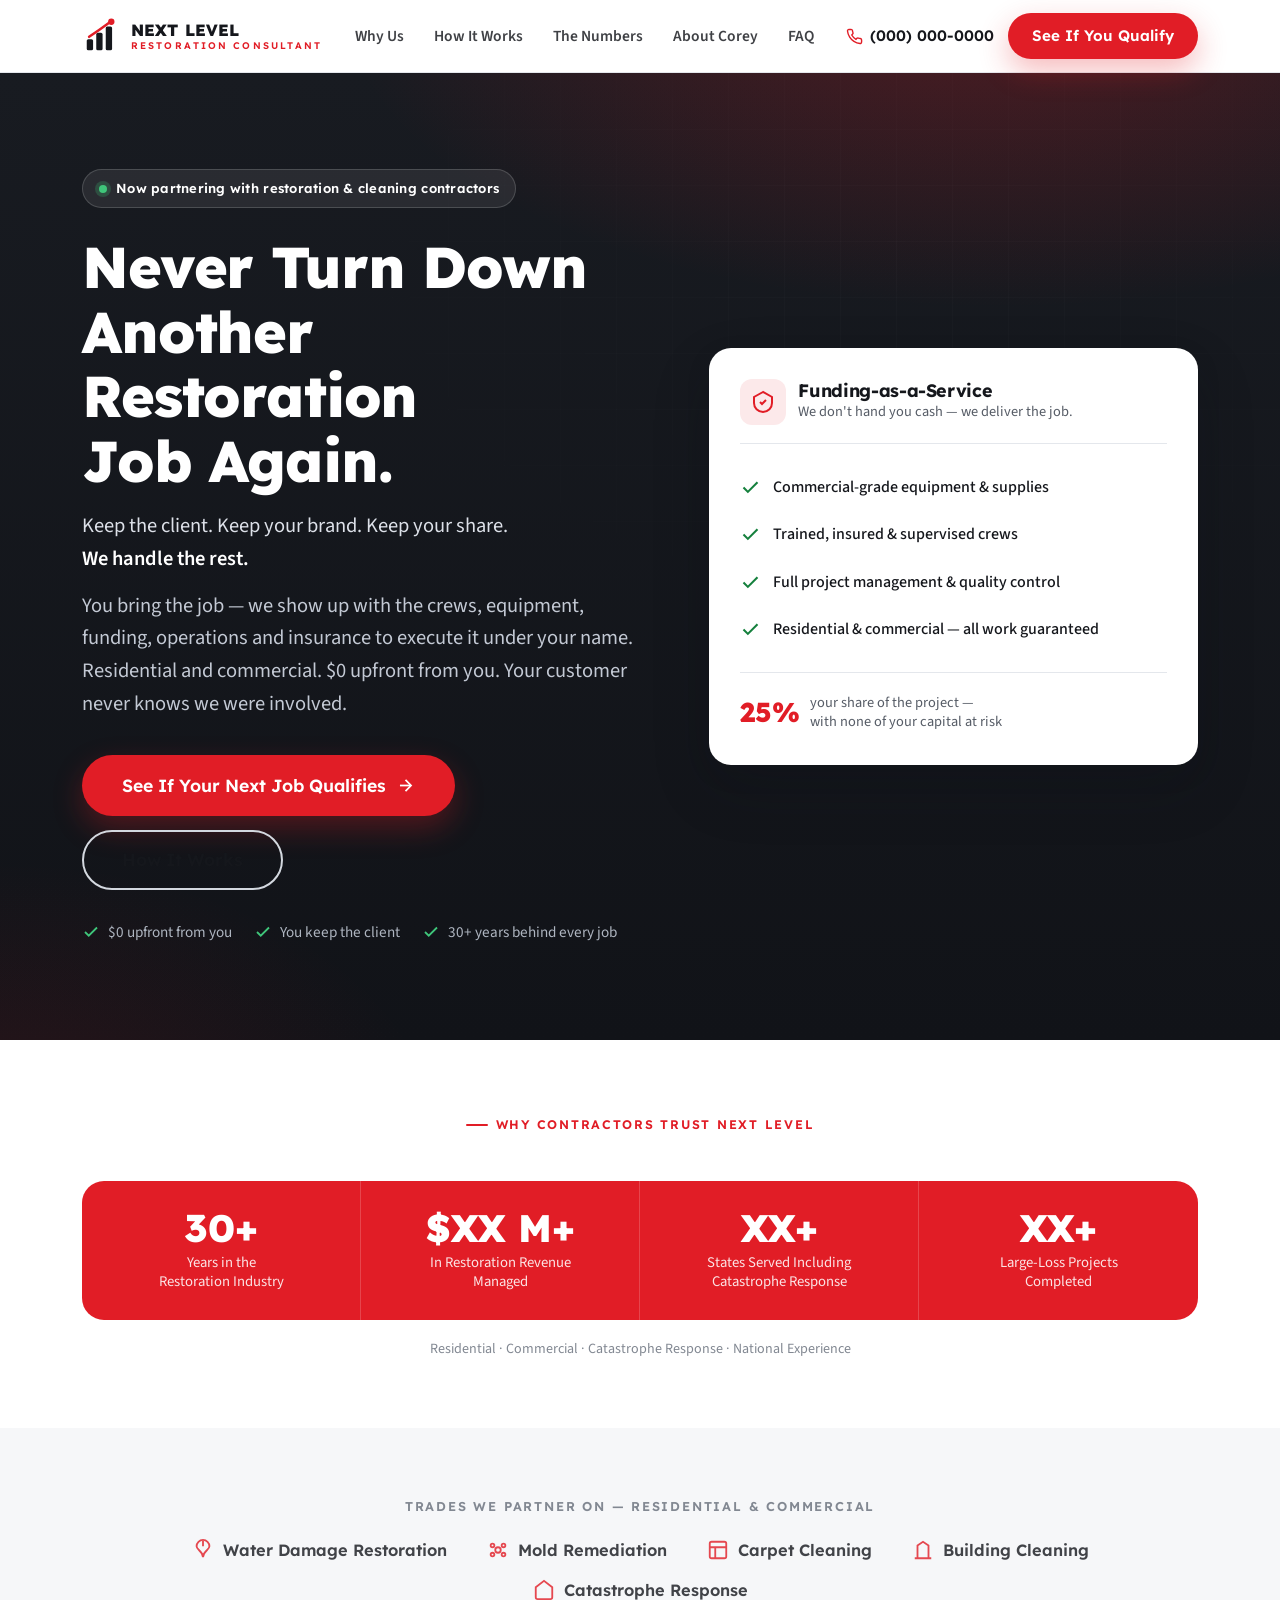
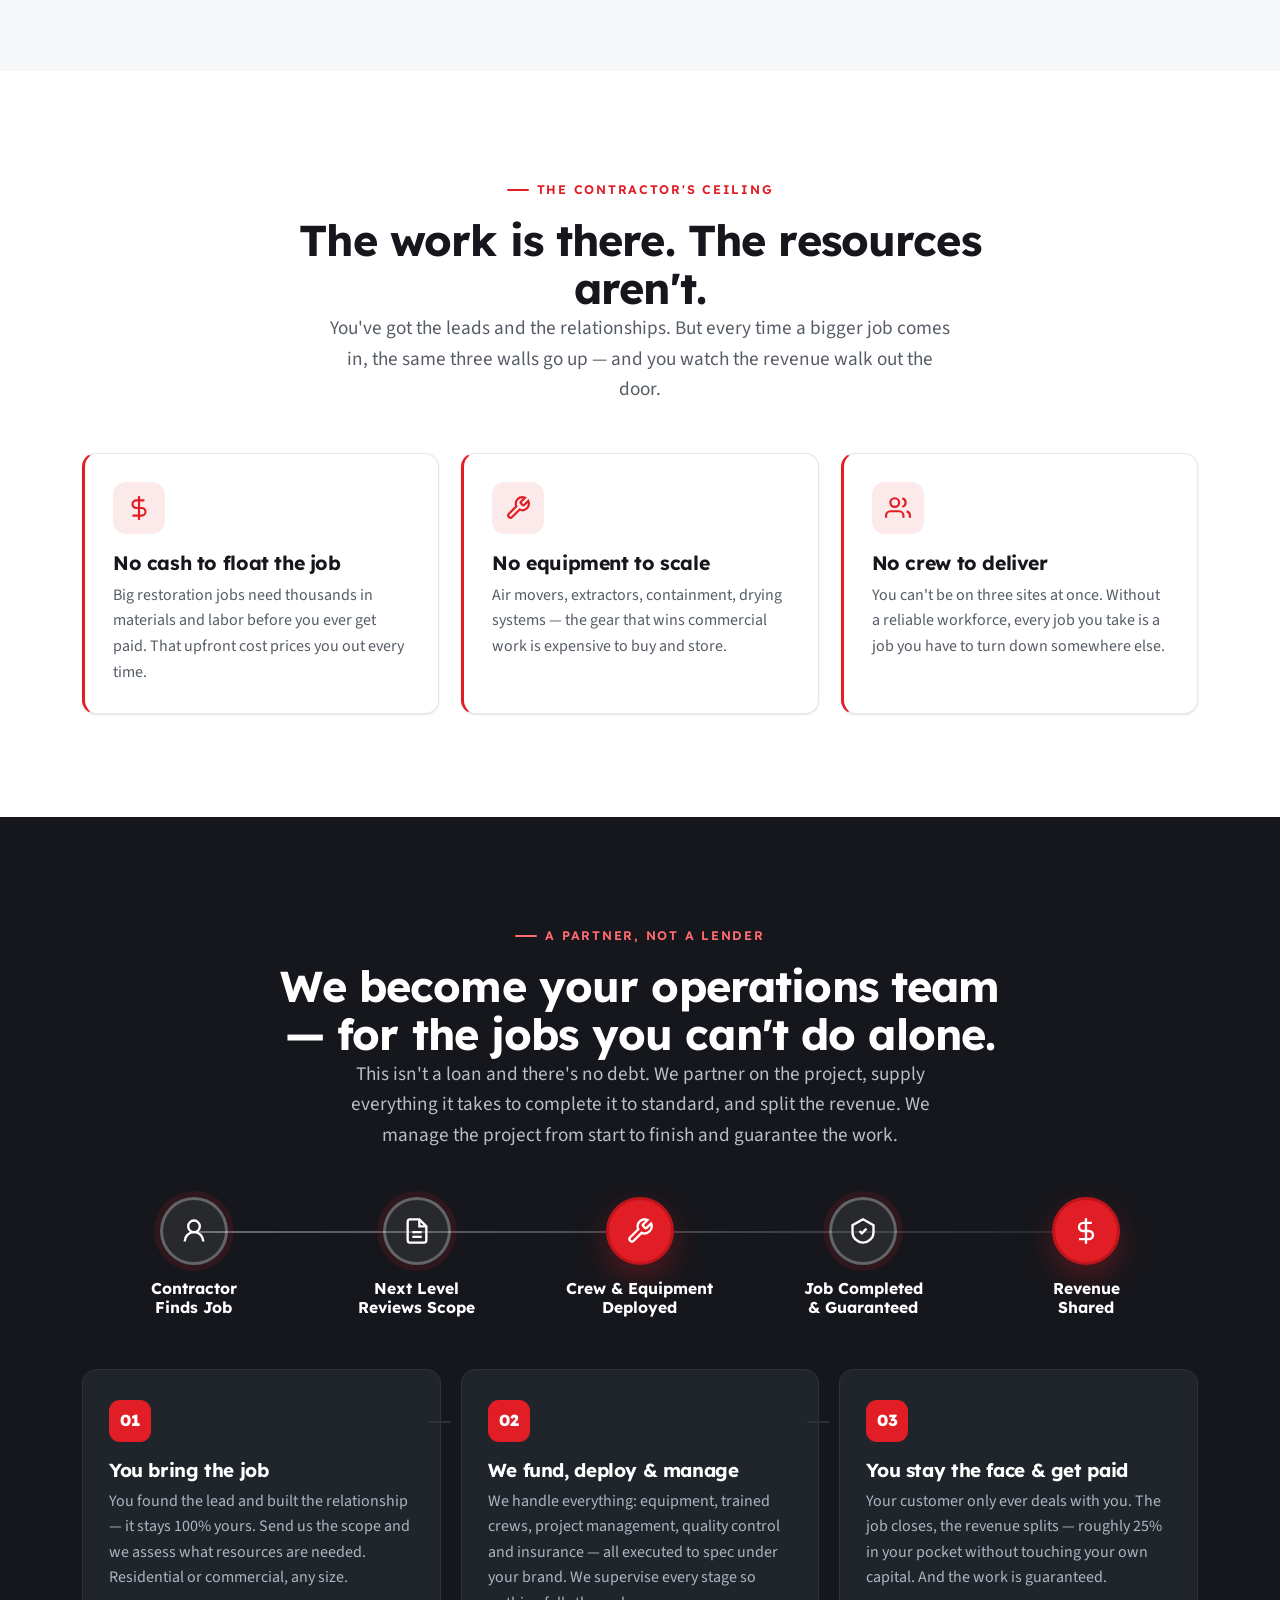
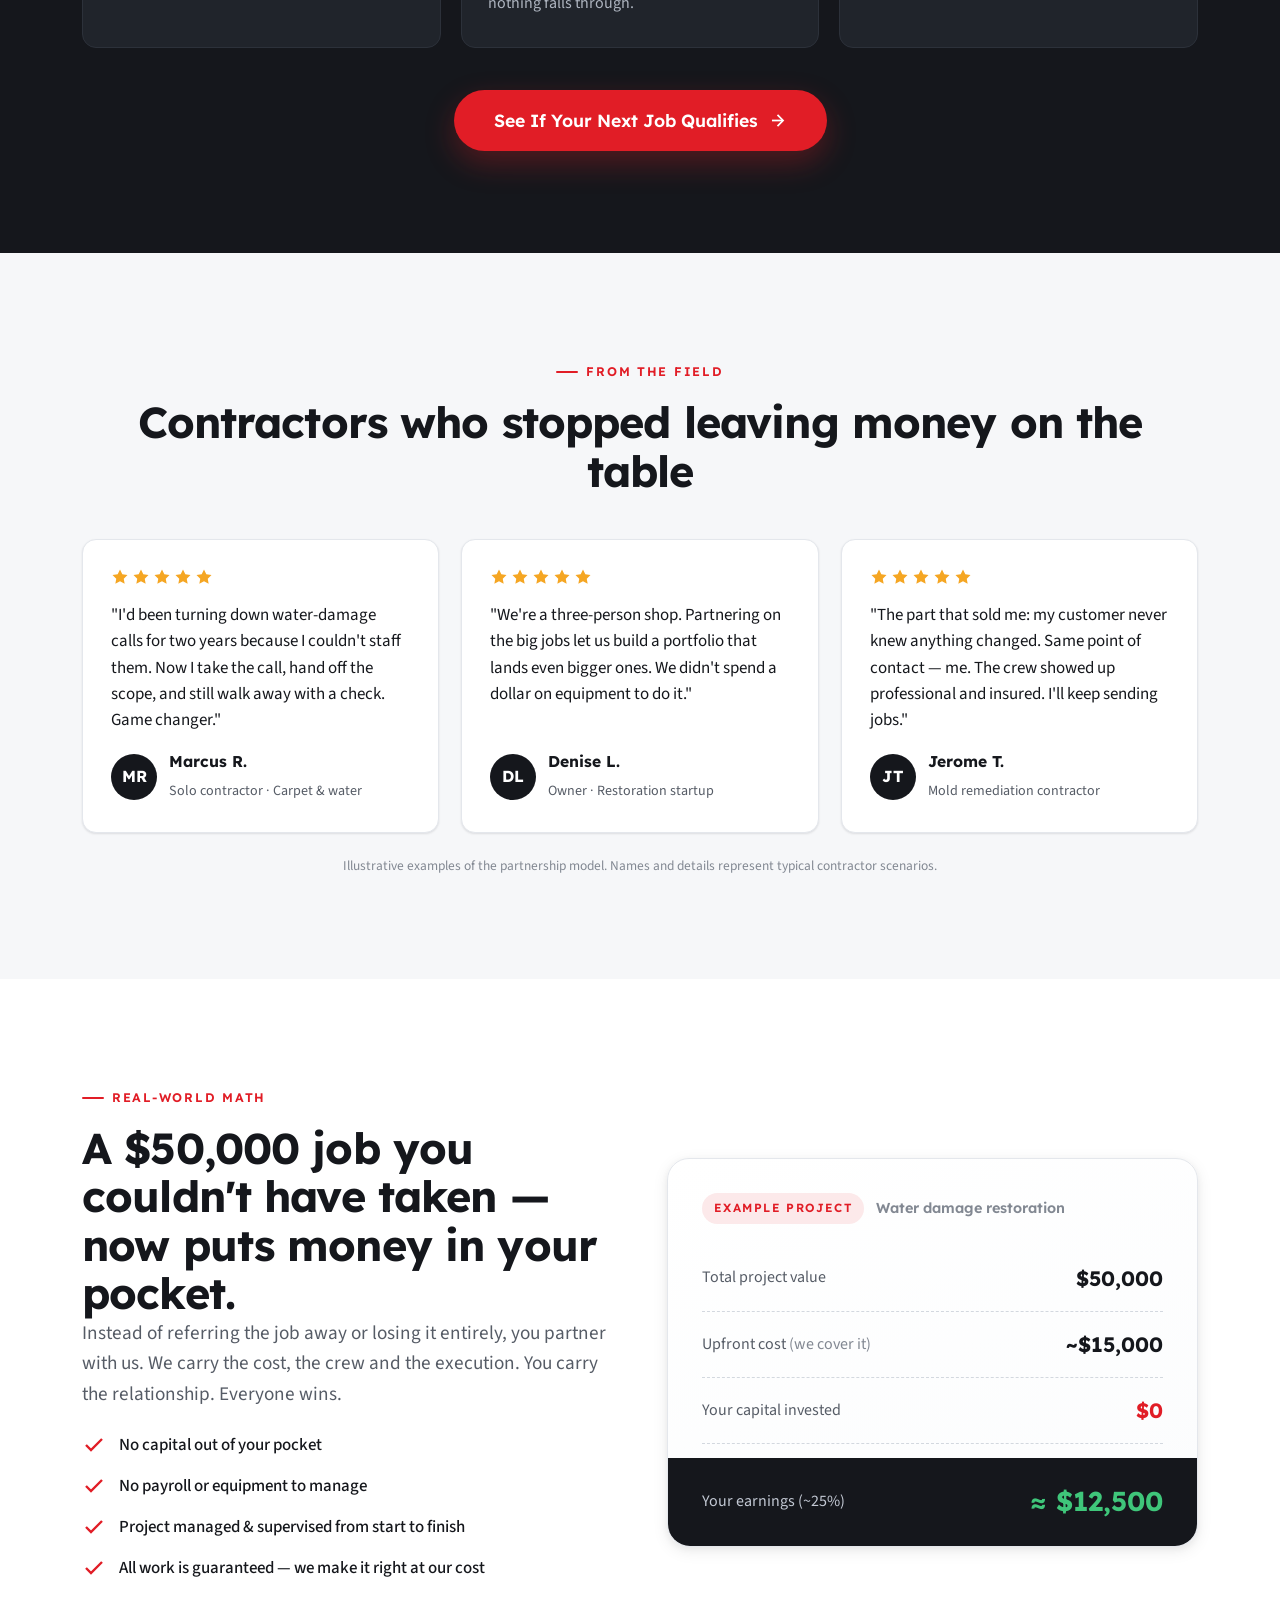
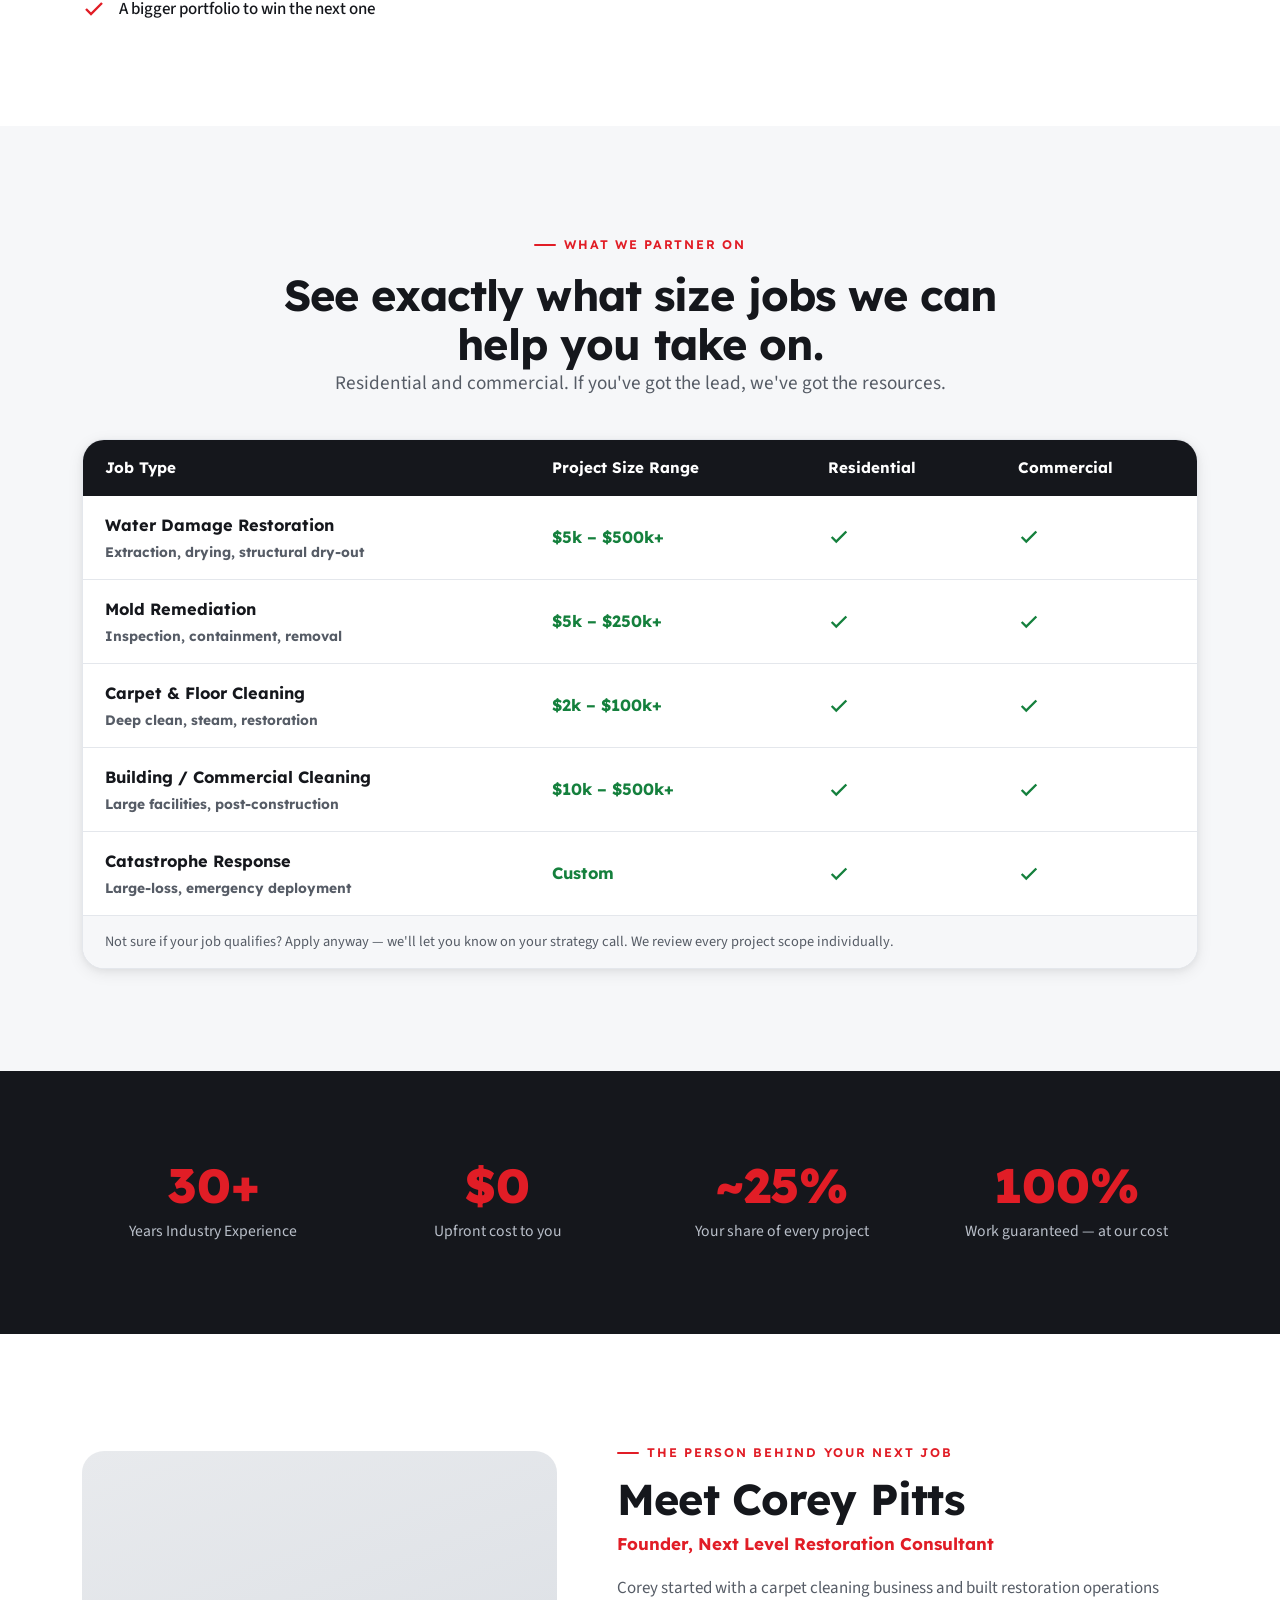
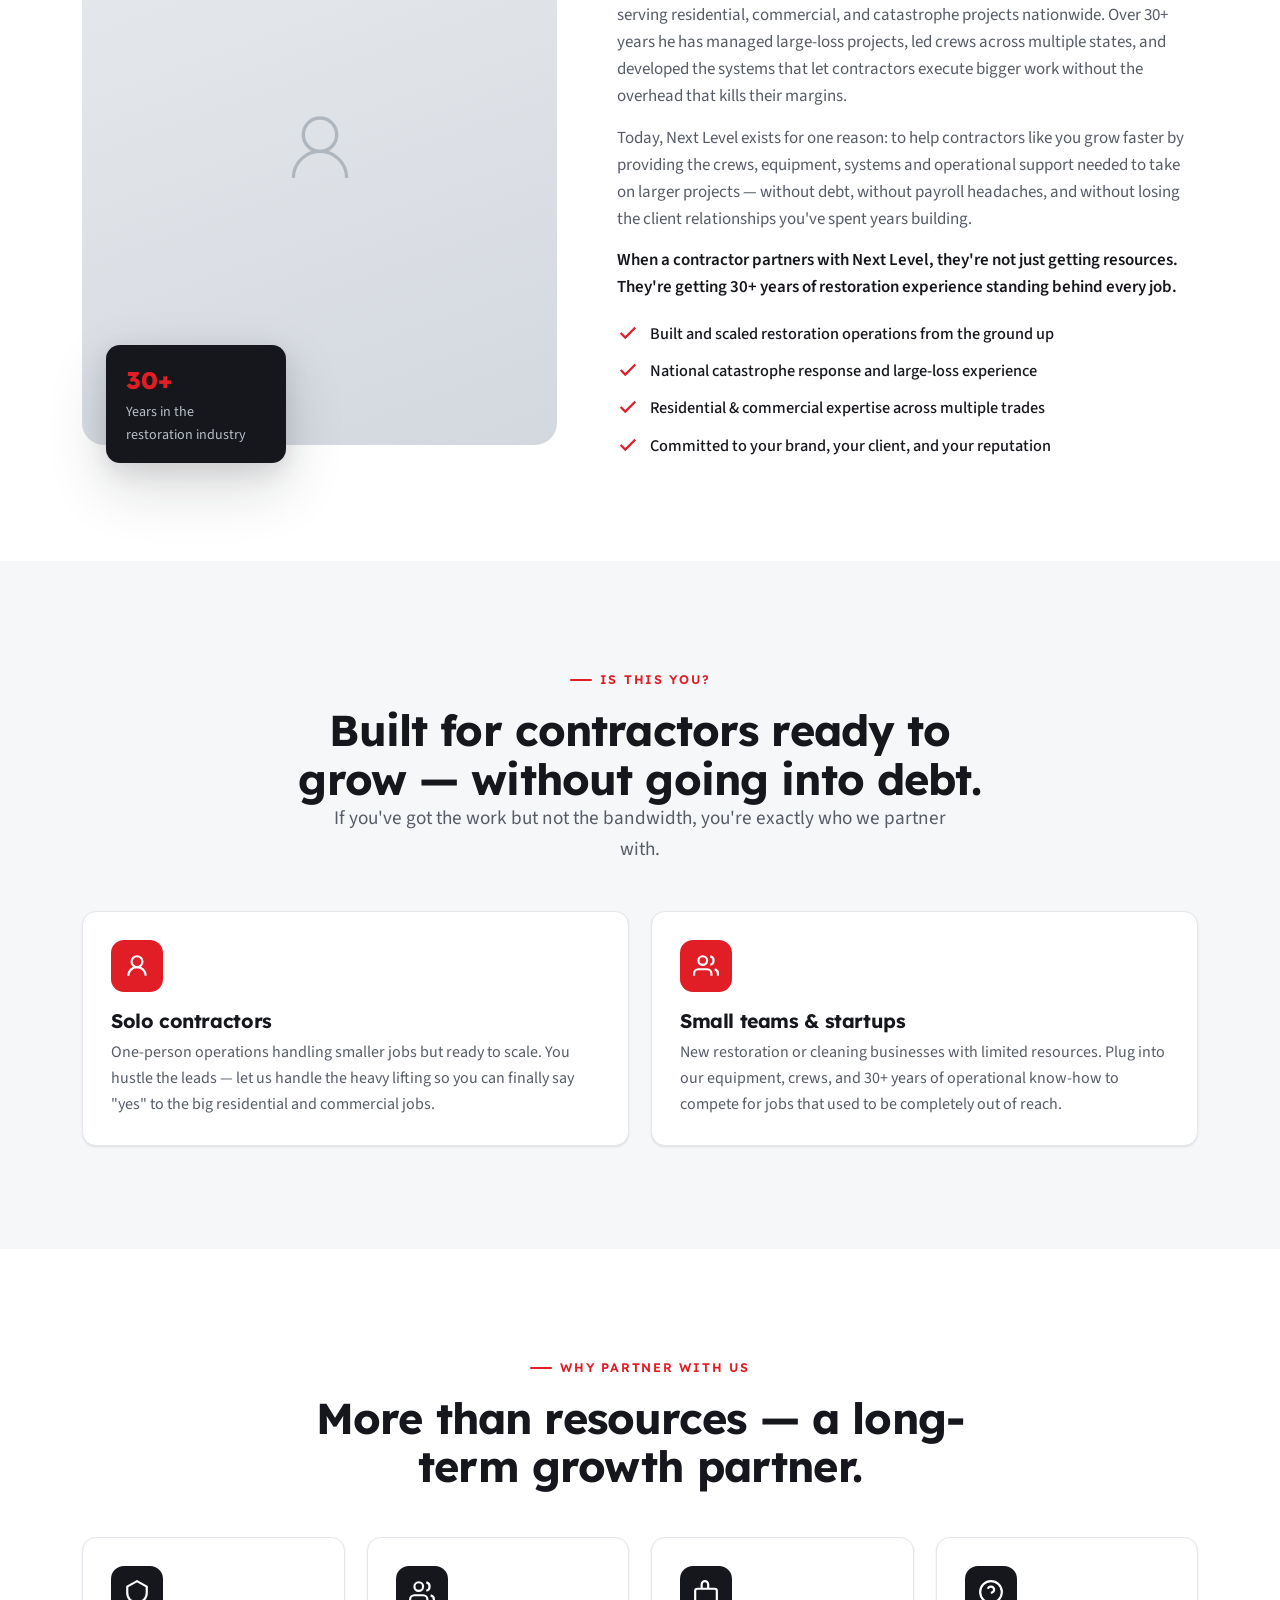
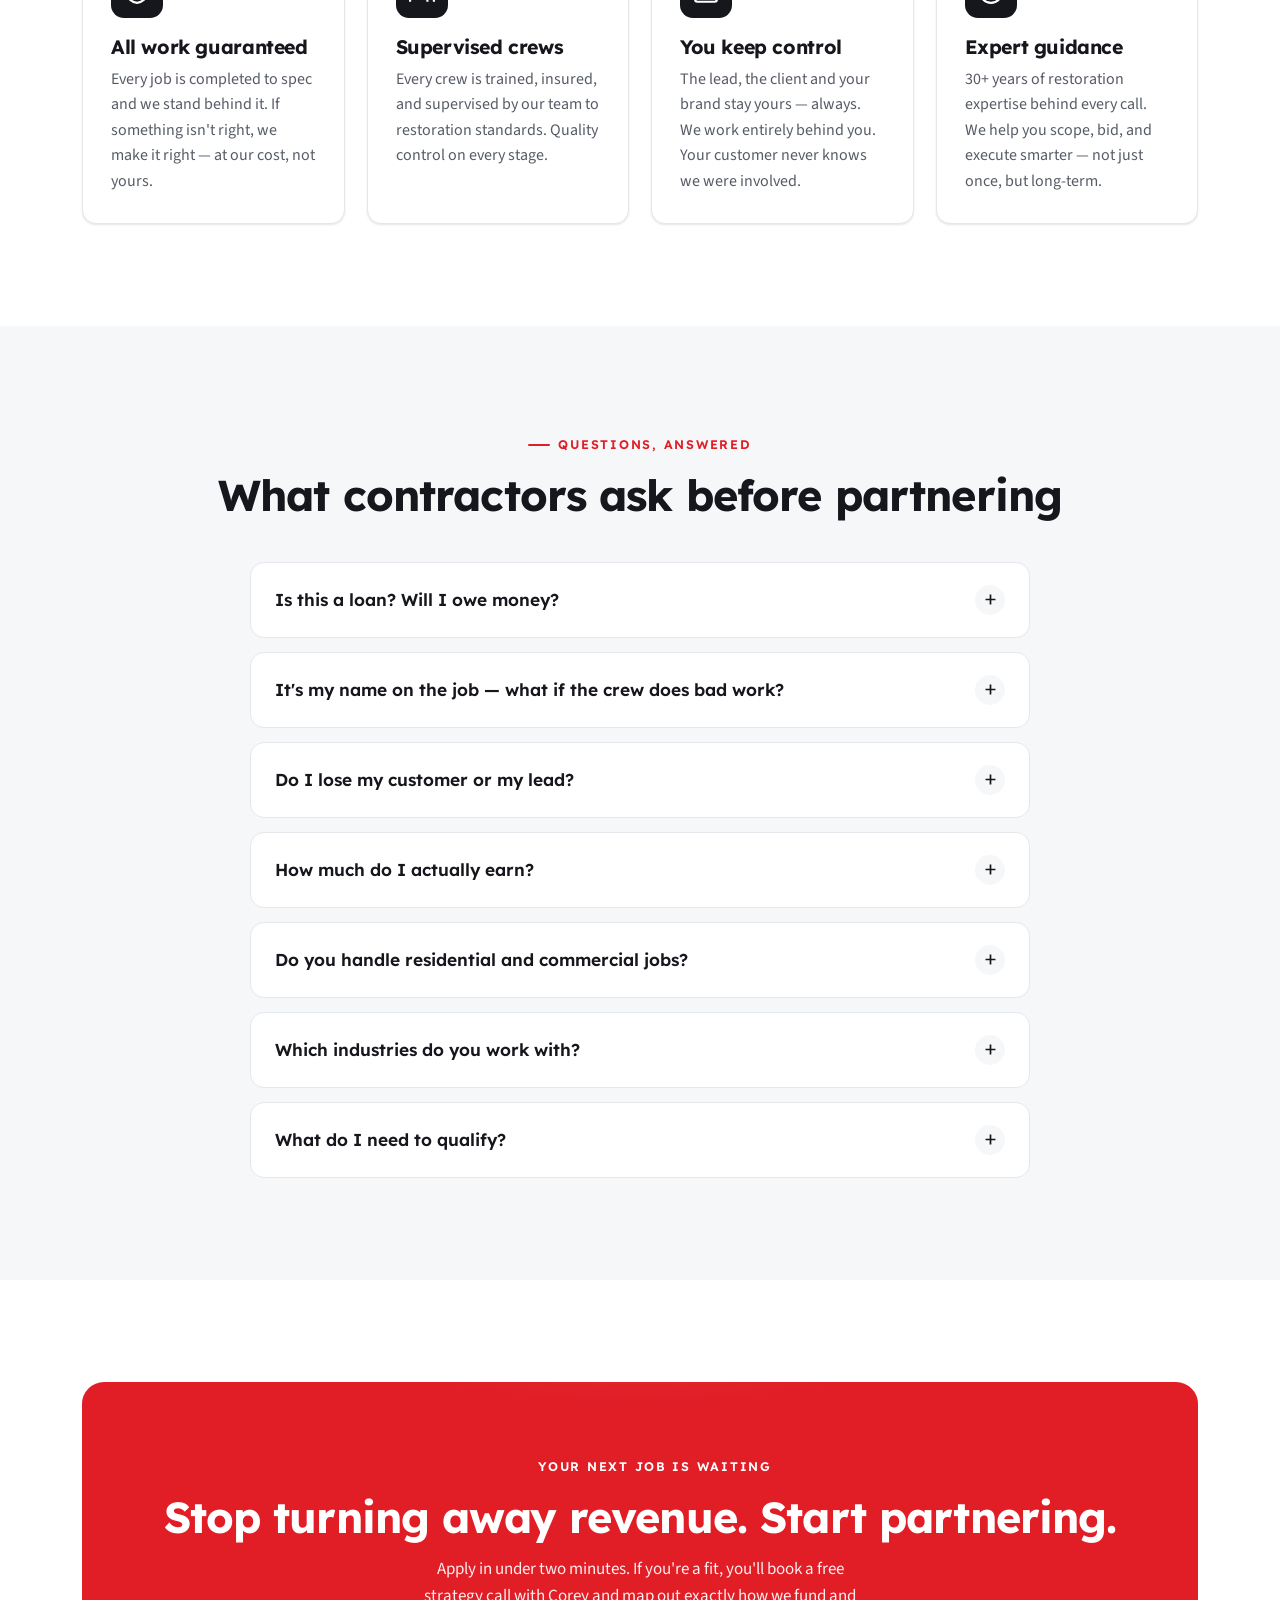
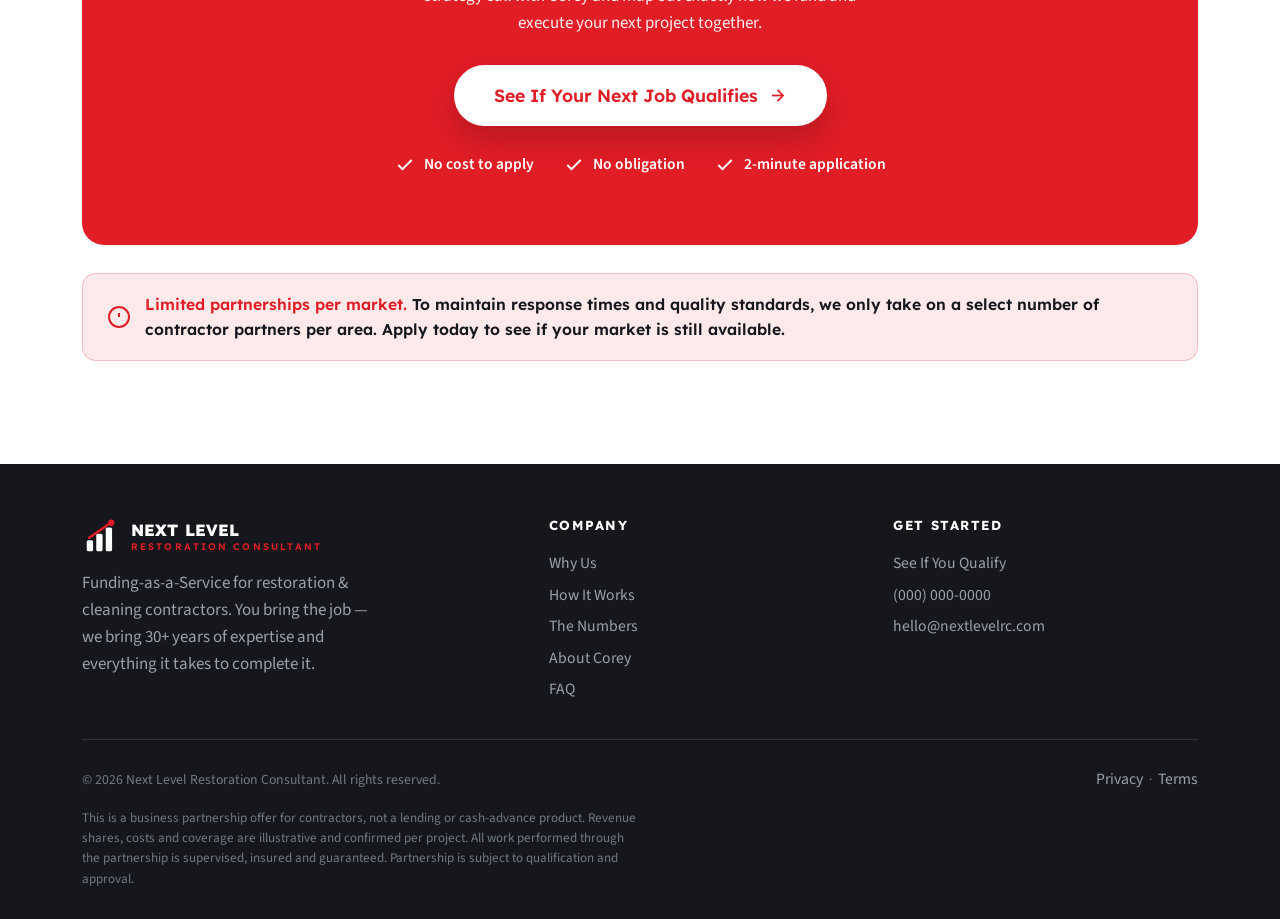
==== commit af33288c: "Implement client feedback — major landing page conversion upgrades - New headline: 'Never Turn Down " ====
--- a/funnel/index.html
+++ b/funnel/index.html
@@ -3,15 +3,90 @@
 <head>
 <meta charset="UTF-8">
 <meta name="viewport" content="width=device-width, initial-scale=1">
-<title>Take On Bigger Restoration Jobs — Without the Equipment, Crew or Cash | Next Level Restoration Consultant</title>
-<meta name="description" content="You bring the job. We bring the equipment, the crew, the insurance and the cash flow — and execute it for you. You stay the face of the client and keep your cut. Apply to partner.">
-<meta property="og:title" content="You Land the Job. We Fund, Equip & Crew It.">
-<meta property="og:description" content="Funding-as-a-Service for restoration & cleaning contractors. Take on $50k+ jobs with $0 upfront. Apply to partner today.">
+<title>Never Turn Down Another Restoration Job Again | Next Level Restoration Consultant</title>
+<meta name="description" content="You bring the job — we bring the crews, equipment, funding and execution. Keep the client, keep your brand, keep your share. Apply to partner with Next Level Restoration Consultant.">
+<meta property="og:title" content="Never Turn Down Another Restoration Job Again">
+<meta property="og:description" content="Keep the client. Keep your brand. Keep your share. We handle the rest. Partner with 30+ years of restoration expertise behind you.">
 <meta property="og:type" content="website">
 <link rel="preconnect" href="https://fonts.googleapis.com">
 <link rel="preconnect" href="https://fonts.gstatic.com" crossorigin>
 <script>document.documentElement.classList.add("js")</script>
 <link rel="stylesheet" href="assets/styles.css">
+<style>
+/* ---- Page-specific additions ---- */
+.cred { display:grid; grid-template-columns:repeat(4,1fr); gap:0; background:var(--red); border-radius:var(--radius-lg); overflow:hidden; }
+.cred__item { padding:28px 22px; text-align:center; border-right:1px solid rgba(255,255,255,.18); }
+.cred__item:last-child { border-right:none; }
+.cred__num { font-family:'Lexend',sans-serif; font-weight:800; font-size:clamp(1.7rem,3vw,2.4rem); color:#fff; line-height:1; }
+.cred__lbl { color:rgba(255,255,255,.88); font-size:.92rem; margin-top:6px; line-height:1.3; }
+
+.story { display:grid; grid-template-columns:.9fr 1.1fr; gap:60px; align-items:center; }
+.story__photo { position:relative; }
+.story__img-wrap { border-radius:var(--radius-lg); overflow:hidden; aspect-ratio:4/5; background:var(--surface-2); display:flex; align-items:center; justify-content:center; }
+.story__img-placeholder { width:100%; height:100%; min-height:400px; background:linear-gradient(160deg,#e8eaed,#d3d8df); display:grid; place-items:center; }
+.story__img-placeholder svg { width:80px; height:80px; color:#b0b6be; }
+.story__badge { position:absolute; bottom:-18px; left:24px; background:var(--ink); color:#fff; border-radius:var(--radius); padding:16px 20px; box-shadow:var(--shadow-lg); min-width:180px; }
+.story__badge .s { font-family:'Lexend',sans-serif; font-weight:800; font-size:1.5rem; color:var(--red); }
+.story__badge .l { font-size:.88rem; color:#B9BFC9; margin-top:2px; }
+.story__body .eyebrow { margin-bottom:12px; }
+.story__body h2 { margin-bottom:6px; }
+.story__founder { font-family:'Lexend',sans-serif; font-weight:700; color:var(--red); font-size:1.05rem; margin-bottom:18px; }
+.story__body p { font-size:1.06rem; }
+.story__points { list-style:none; padding:0; display:grid; gap:11px; margin-top:20px; }
+.story__points li { display:flex; gap:11px; align-items:flex-start; font-size:1.02rem; color:var(--ink); font-weight:500; }
+.story__points li svg { width:22px; height:22px; color:var(--red); flex:0 0 auto; margin-top:1px; }
+
+/* Job size table */
+.job-table { width:100%; border-collapse:collapse; }
+.job-table thead th { background:var(--ink); color:#fff; font-family:'Lexend',sans-serif; font-weight:700; font-size:.95rem; padding:16px 22px; text-align:left; }
+.job-table thead th:first-child { border-radius:12px 0 0 0; }
+.job-table thead th:last-child { border-radius:0 12px 0 0; }
+.job-table tbody tr { border-bottom:1px solid var(--border); transition:background .15s; }
+.job-table tbody tr:hover { background:var(--red-tint); }
+.job-table tbody td { padding:16px 22px; font-size:1.02rem; color:var(--ink); }
+.job-table tbody td:first-child { font-family:'Lexend',sans-serif; font-weight:700; }
+.job-table tbody td .range { font-family:'Lexend',sans-serif; font-weight:700; color:var(--success); }
+.job-table tbody td .note { font-size:.86rem; color:var(--muted); margin-top:3px; }
+.job-table tfoot td { padding:14px 22px; background:var(--surface); font-size:.9rem; color:var(--muted); border-radius:0 0 12px 12px; }
+.table-wrap { background:#fff; border:1px solid var(--border); border-radius:var(--radius-lg); overflow:hidden; box-shadow:var(--shadow); }
+
+/* Process flow */
+.flow { display:grid; grid-template-columns:repeat(5,1fr); gap:0; position:relative; }
+.flow::before { content:""; position:absolute; top:34px; left:10%; right:10%; height:2px; background:linear-gradient(90deg,var(--red),rgba(225,29,38,.3)); z-index:0; }
+.flow__step { display:flex; flex-direction:column; align-items:center; text-align:center; padding:0 12px; position:relative; z-index:1; }
+.flow__node { width:68px; height:68px; border-radius:50%; background:var(--ink); border:3px solid var(--red); display:grid; place-items:center; margin-bottom:14px; box-shadow:0 0 0 6px rgba(225,29,38,.12); }
+.flow__node svg { width:28px; height:28px; color:#fff; }
+.flow__node--red { background:var(--red); border-color:var(--red-dark); box-shadow:var(--shadow-red); }
+.flow__title { font-family:'Lexend',sans-serif; font-weight:700; color:var(--ink); font-size:.98rem; line-height:1.2; }
+.section--ink .flow__title { color:#fff; }
+.section--ink .flow__node { background:rgba(255,255,255,.08); border-color:rgba(255,255,255,.28); }
+.section--ink .flow__node--red { background:var(--red); border-color:var(--red-dark); }
+.section--ink .flow::before { background:linear-gradient(90deg,rgba(255,255,255,.35),rgba(255,255,255,.08)); }
+.flow__arrow { position:absolute; top:50%; right:-12px; transform:translateY(-50%); color:rgba(255,255,255,.4); font-size:1.2rem; }
+
+/* Urgency band */
+.urgency { background:var(--red-tint); border:1.5px solid rgba(225,29,38,.22); border-radius:var(--radius); padding:18px 24px; display:flex; align-items:center; gap:14px; margin-top:28px; }
+.urgency svg { width:24px; height:24px; color:var(--red); flex:0 0 auto; }
+.urgency p { font-family:'Lexend',sans-serif; font-weight:600; color:var(--ink); font-size:.98rem; margin:0; }
+.urgency p span { color:var(--red); }
+
+@media(max-width:980px){
+  .cred { grid-template-columns:repeat(2,1fr); }
+  .cred__item { border-right:none; border-bottom:1px solid rgba(255,255,255,.18); }
+  .cred__item:nth-child(odd) { border-right:1px solid rgba(255,255,255,.18); }
+  .cred__item:last-child,.cred__item:nth-last-child(2):nth-child(odd) { border-bottom:none; }
+  .story { grid-template-columns:1fr; gap:48px; }
+  .story__badge { bottom:14px; }
+  .flow { grid-template-columns:1fr; gap:20px; }
+  .flow::before { display:none; }
+  .flow__step { flex-direction:row; text-align:left; gap:16px; }
+  .flow__node { flex:0 0 auto; margin-bottom:0; }
+}
+@media(max-width:640px){
+  .cred { grid-template-columns:1fr 1fr; }
+  .job-table thead th,.job-table tbody td,.job-table tfoot td { padding:12px 14px; font-size:.92rem; }
+}
+</style>
 </head>
 <body>
 
@@ -31,20 +106,19 @@
         <span class="brand__sub">Restoration Consultant</span>
       </span>
     </a>
-
     <nav class="nav" aria-label="Primary">
+      <a class="nav__link" href="#credibility">Why Us</a>
       <a class="nav__link" href="#how">How It Works</a>
-      <a class="nav__link" href="#who">Who It's For</a>
       <a class="nav__link" href="#numbers">The Numbers</a>
+      <a class="nav__link" href="#corey">About Corey</a>
       <a class="nav__link" href="#faq">FAQ</a>
     </nav>
-
     <div class="header-cta">
       <a class="header-phone" href="tel:+10000000000" aria-label="Call us">
         <svg viewBox="0 0 24 24" fill="none" stroke="currentColor" stroke-width="2" aria-hidden="true"><path d="M22 16.92v3a2 2 0 0 1-2.18 2 19.79 19.79 0 0 1-8.63-3.07 19.5 19.5 0 0 1-6-6 19.79 19.79 0 0 1-3.07-8.67A2 2 0 0 1 4.11 2h3a2 2 0 0 1 2 1.72c.13.96.36 1.9.7 2.81a2 2 0 0 1-.45 2.11L8.09 9.91a16 16 0 0 0 6 6l1.27-1.27a2 2 0 0 1 2.11-.45c.9.34 1.85.57 2.81.7A2 2 0 0 1 22 16.92Z"/></svg>
         (000) 000-0000
       </a>
-      <a class="btn btn--primary" href="apply.html">Apply to Partner</a>
+      <a class="btn btn--primary" href="apply.html">See If You Qualify</a>
       <button class="nav-toggle" data-nav-toggle aria-label="Open menu" aria-expanded="false" aria-controls="mobileMenu">
         <svg viewBox="0 0 24 24" fill="none" stroke="currentColor" stroke-width="2" aria-hidden="true"><line x1="3" y1="6" x2="21" y2="6"/><line x1="3" y1="12" x2="21" y2="12"/><line x1="3" y1="18" x2="21" y2="18"/></svg>
       </button>
@@ -53,11 +127,12 @@
 </header>
 
 <nav class="mobile-menu" id="mobileMenu" data-mobile-menu aria-label="Mobile">
+  <a href="#credibility">Why Us</a>
   <a href="#how">How It Works</a>
-  <a href="#who">Who It's For</a>
   <a href="#numbers">The Numbers</a>
+  <a href="#corey">About Corey</a>
   <a href="#faq">FAQ</a>
-  <a class="btn btn--primary btn--block" href="apply.html">Apply to Partner</a>
+  <a class="btn btn--primary btn--block" href="apply.html">See If You Qualify</a>
 </nav>
 
 <!-- ============================ HERO ============================ -->
@@ -65,21 +140,22 @@
   <div class="container hero__inner">
     <div class="hero__copy">
       <span class="pill"><span class="dot"></span> Now partnering with restoration &amp; cleaning contractors</span>
-      <h1>You land the job.<br>We <span class="accent">fund, equip &amp; crew</span> it.</h1>
-      <p class="hero__sub">Stop turning away projects because you're short on equipment, labor, or cash flow. Bring us the job — we supply the crew, gear, operations and insurance, and execute it under your name. You stay the face of the client and keep your share. <strong style="color:#fff">Zero upfront from you.</strong></p>
+      <h1>Never Turn Down<br>Another Restoration<br>Job Again.</h1>
+      <p class="hero__sub" style="margin-top:18px;font-size:clamp(1.1rem,1.6vw,1.35rem);color:#DDE1E9;">Keep the client. Keep your brand. Keep your share.<br><strong style="color:#fff;">We handle the rest.</strong></p>
+      <p class="hero__sub" style="margin-top:14px;">You bring the job — we show up with the crews, equipment, funding, operations and insurance to execute it under your name. Residential and commercial. $0 upfront from you. Your customer never knows we were involved.</p>
 
       <div class="hero__cta">
         <a class="btn btn--primary btn--lg" href="apply.html">
-          See If You Qualify
+          See If Your Next Job Qualifies
           <svg viewBox="0 0 24 24" fill="none" stroke="currentColor" stroke-width="2.2" aria-hidden="true"><line x1="5" y1="12" x2="19" y2="12"/><polyline points="12 5 19 12 12 19"/></svg>
         </a>
         <a class="btn btn--ghost btn--lg" href="#how">How It Works</a>
       </div>
 
       <div class="hero__trust">
-        <span class="ti"><svg viewBox="0 0 24 24" fill="none" stroke="currentColor" stroke-width="2.4" aria-hidden="true"><polyline points="20 6 9 17 4 12"/></svg> $0 upfront investment</span>
+        <span class="ti"><svg viewBox="0 0 24 24" fill="none" stroke="currentColor" stroke-width="2.4" aria-hidden="true"><polyline points="20 6 9 17 4 12"/></svg> $0 upfront from you</span>
         <span class="ti"><svg viewBox="0 0 24 24" fill="none" stroke="currentColor" stroke-width="2.4" aria-hidden="true"><polyline points="20 6 9 17 4 12"/></svg> You keep the client</span>
-        <span class="ti"><svg viewBox="0 0 24 24" fill="none" stroke="currentColor" stroke-width="2.4" aria-hidden="true"><polyline points="20 6 9 17 4 12"/></svg> Fully insured crews</span>
+        <span class="ti"><svg viewBox="0 0 24 24" fill="none" stroke="currentColor" stroke-width="2.4" aria-hidden="true"><polyline points="20 6 9 17 4 12"/></svg> 30+ years behind every job</span>
       </div>
     </div>
 
@@ -95,9 +171,9 @@
           </div>
         </div>
         <div class="offer-card__row"><svg viewBox="0 0 24 24" fill="none" stroke="currentColor" stroke-width="2.4" aria-hidden="true"><polyline points="20 6 9 17 4 12"/></svg><span>Commercial-grade equipment &amp; supplies</span></div>
-        <div class="offer-card__row"><svg viewBox="0 0 24 24" fill="none" stroke="currentColor" stroke-width="2.4" aria-hidden="true"><polyline points="20 6 9 17 4 12"/></svg><span>Trained, insured labor on site</span></div>
-        <div class="offer-card__row"><svg viewBox="0 0 24 24" fill="none" stroke="currentColor" stroke-width="2.4" aria-hidden="true"><polyline points="20 6 9 17 4 12"/></svg><span>Operational &amp; logistics support</span></div>
-        <div class="offer-card__row"><svg viewBox="0 0 24 24" fill="none" stroke="currentColor" stroke-width="2.4" aria-hidden="true"><polyline points="20 6 9 17 4 12"/></svg><span>Insurance coverage when needed</span></div>
+        <div class="offer-card__row"><svg viewBox="0 0 24 24" fill="none" stroke="currentColor" stroke-width="2.4" aria-hidden="true"><polyline points="20 6 9 17 4 12"/></svg><span>Trained, insured &amp; supervised crews</span></div>
+        <div class="offer-card__row"><svg viewBox="0 0 24 24" fill="none" stroke="currentColor" stroke-width="2.4" aria-hidden="true"><polyline points="20 6 9 17 4 12"/></svg><span>Full project management &amp; quality control</span></div>
+        <div class="offer-card__row"><svg viewBox="0 0 24 24" fill="none" stroke="currentColor" stroke-width="2.4" aria-hidden="true"><polyline points="20 6 9 17 4 12"/></svg><span>Residential &amp; commercial — all work guaranteed</span></div>
         <div class="offer-card__foot">
           <span class="stat">25%</span>
           <span class="lbl">your share of the project —<br>with none of your capital at risk</span>
@@ -107,15 +183,47 @@
   </div>
 </section>
 
-<!-- ============================ LOGO / INDUSTRY STRIP ============================ -->
+<!-- ============================ CREDIBILITY STRIP ============================ -->
+<section class="section--tight" id="credibility">
+  <div class="container">
+    <div class="center reveal" style="margin-bottom:30px;">
+      <span class="eyebrow">Why contractors trust Next Level</span>
+    </div>
+    <div class="cred reveal">
+      <div class="cred__item">
+        <div class="cred__num">30+</div>
+        <div class="cred__lbl">Years in the<br>Restoration Industry</div>
+      </div>
+      <div class="cred__item">
+        <!-- FILL IN: replace $XX with your actual figure e.g. "$10M+" -->
+        <div class="cred__num">$XX M+</div>
+        <div class="cred__lbl">In Restoration Revenue<br>Managed</div>
+      </div>
+      <div class="cred__item">
+        <!-- FILL IN: replace XX with actual number of states -->
+        <div class="cred__num">XX+</div>
+        <div class="cred__lbl">States Served Including<br>Catastrophe Response</div>
+      </div>
+      <div class="cred__item">
+        <!-- FILL IN: replace XX with actual number -->
+        <div class="cred__num">XX+</div>
+        <div class="cred__lbl">Large-Loss Projects<br>Completed</div>
+      </div>
+    </div>
+    <p class="center" style="margin-top:18px;font-size:.88rem;color:var(--muted-2);">Residential · Commercial · Catastrophe Response · National Experience</p>
+  </div>
+</section>
+
+<!-- ============================ INDUSTRY STRIP ============================ -->
 <section class="section--tight section--surface">
   <div class="container">
     <div class="logos reveal">
-      <span class="logos__label">Built for the trades that scale fast</span>
-      <span class="chip"><svg viewBox="0 0 24 24" fill="none" stroke="currentColor" stroke-width="2" aria-hidden="true"><path d="M3 21h18"/><path d="M5 21V8l7-5 7 5v13"/><path d="M9 21v-6h6v6"/></svg> Water Damage Restoration</span>
-      <span class="chip"><svg viewBox="0 0 24 24" fill="none" stroke="currentColor" stroke-width="2" aria-hidden="true"><path d="M12 2v6"/><path d="M5 8c0 4 7 5 7 12 0-7 7-8 7-12a7 7 0 0 0-14 0Z"/></svg> Mold Remediation</span>
+      <span class="logos__label">Trades we partner on — residential &amp; commercial</span>
+      <span class="chip"><svg viewBox="0 0 24 24" fill="none" stroke="currentColor" stroke-width="2" aria-hidden="true"><path d="M12 2v6"/><path d="M5 8c0 4 7 5 7 12 0-7 7-8 7-12a7 7 0 0 0-14 0Z"/></svg> Water Damage Restoration</span>
+      <span class="chip"><svg viewBox="0 0 24 24" fill="none" stroke="currentColor" stroke-width="2" aria-hidden="true"><circle cx="12" cy="12" r="3"/><circle cx="6" cy="7" r="2"/><circle cx="18" cy="7" r="2"/><circle cx="6" cy="17" r="2"/><circle cx="18" cy="17" r="2"/></svg> Mold Remediation</span>
       <span class="chip"><svg viewBox="0 0 24 24" fill="none" stroke="currentColor" stroke-width="2" aria-hidden="true"><rect x="3" y="3" width="18" height="18" rx="2"/><path d="M3 9h18M9 21V9"/></svg> Carpet Cleaning</span>
       <span class="chip"><svg viewBox="0 0 24 24" fill="none" stroke="currentColor" stroke-width="2" aria-hidden="true"><path d="M3 21h18M6 21V7l6-4 6 4v14"/><path d="M10 9h.01M14 9h.01M10 13h.01M14 13h.01"/></svg> Building Cleaning</span>
+      <span class="chip"><svg viewBox="0 0 24 24" fill="none" stroke="currentColor" stroke-width="2" aria-hidden="true"><path d="M3 9l9-7 9 7v11a2 2 0 0 1-2 2H5a2 2 0 0 1-2-2z"/></svg> Catastrophe Response</span>
     </div>
   </div>
 </section>
@@ -128,12 +236,11 @@
       <h2>The work is there. The resources aren't.</h2>
       <p class="lead">You've got the leads and the relationships. But every time a bigger job comes in, the same three walls go up — and you watch the revenue walk out the door.</p>
     </div>
-
     <div class="grid grid--3">
       <div class="card pain reveal">
         <div class="card__icon"><svg viewBox="0 0 24 24" fill="none" stroke="currentColor" stroke-width="2" aria-hidden="true"><line x1="12" y1="1" x2="12" y2="23"/><path d="M17 5H9.5a3.5 3.5 0 0 0 0 7h5a3.5 3.5 0 0 1 0 7H6"/></svg></div>
         <h3>No cash to float the job</h3>
-        <p>Big restoration jobs need thousands in materials and labor before you ever get paid. That upfront cost prices you out.</p>
+        <p>Big restoration jobs need thousands in materials and labor before you ever get paid. That upfront cost prices you out every time.</p>
       </div>
       <div class="card pain reveal">
         <div class="card__icon"><svg viewBox="0 0 24 24" fill="none" stroke="currentColor" stroke-width="2" aria-hidden="true"><path d="M14.7 6.3a1 1 0 0 0 0 1.4l1.6 1.6a1 1 0 0 0 1.4 0l3.77-3.77a6 6 0 0 1-7.94 7.94l-6.91 6.91a2.12 2.12 0 0 1-3-3l6.91-6.91a6 6 0 0 1 7.94-7.94l-3.76 3.76Z"/></svg></div>
@@ -149,110 +256,79 @@
   </div>
 </section>
 
-<!-- ============================ SOLUTION / HOW IT WORKS ============================ -->
+<!-- ============================ HOW IT WORKS ============================ -->
 <section class="section section--ink" id="how">
   <div class="container">
     <div class="center reveal" style="max-width:760px;margin-inline:auto;margin-bottom:46px;">
       <span class="eyebrow">A partner, not a lender</span>
       <h2>We become your operations team — for the jobs you can't do alone.</h2>
-      <p class="lead">This isn't a loan and there's no debt. We partner on the project, supply everything it takes to complete it to standard, and split the revenue. Three steps, zero risk on your end.</p>
-    </div>
-
+      <p class="lead">This isn't a loan and there's no debt. We partner on the project, supply everything it takes to complete it to standard, and split the revenue. We manage the project from start to finish and guarantee the work.</p>
+    </div>
+
+    <!-- Step-by-step flow diagram -->
+    <div class="flow reveal" style="margin-bottom:52px;">
+      <div class="flow__step">
+        <div class="flow__node">
+          <svg viewBox="0 0 24 24" fill="none" stroke="currentColor" stroke-width="2" aria-hidden="true"><circle cx="12" cy="8" r="5"/><path d="M20 21a8 8 0 0 0-16 0"/></svg>
+        </div>
+        <div class="flow__title">Contractor<br>Finds Job</div>
+      </div>
+      <div class="flow__step">
+        <div class="flow__node">
+          <svg viewBox="0 0 24 24" fill="none" stroke="currentColor" stroke-width="2" aria-hidden="true"><path d="M14 2H6a2 2 0 0 0-2 2v16a2 2 0 0 0 2 2h12a2 2 0 0 0 2-2V8z"/><polyline points="14 2 14 8 20 8"/><line x1="16" y1="13" x2="8" y2="13"/><line x1="16" y1="17" x2="8" y2="17"/></svg>
+        </div>
+        <div class="flow__title">Next Level<br>Reviews Scope</div>
+      </div>
+      <div class="flow__step">
+        <div class="flow__node flow__node--red">
+          <svg viewBox="0 0 24 24" fill="none" stroke="currentColor" stroke-width="2" aria-hidden="true"><path d="M14.7 6.3a1 1 0 0 0 0 1.4l1.6 1.6a1 1 0 0 0 1.4 0l3.77-3.77a6 6 0 0 1-7.94 7.94l-6.91 6.91a2.12 2.12 0 0 1-3-3l6.91-6.91a6 6 0 0 1 7.94-7.94l-3.76 3.76Z"/></svg>
+        </div>
+        <div class="flow__title">Crew &amp; Equipment<br>Deployed</div>
+      </div>
+      <div class="flow__step">
+        <div class="flow__node">
+          <svg viewBox="0 0 24 24" fill="none" stroke="currentColor" stroke-width="2" aria-hidden="true"><path d="M12 2 3 7v6c0 5 3.8 8.5 9 9 5.2-.5 9-4 9-9V7l-9-5Z"/><path d="m9 12 2 2 4-4"/></svg>
+        </div>
+        <div class="flow__title">Job Completed<br>&amp; Guaranteed</div>
+      </div>
+      <div class="flow__step">
+        <div class="flow__node flow__node--red">
+          <svg viewBox="0 0 24 24" fill="none" stroke="currentColor" stroke-width="2" aria-hidden="true"><line x1="12" y1="1" x2="12" y2="23"/><path d="M17 5H9.5a3.5 3.5 0 0 0 0 7h5a3.5 3.5 0 0 1 0 7H6"/></svg>
+        </div>
+        <div class="flow__title">Revenue<br>Shared</div>
+      </div>
+    </div>
+
+    <!-- Detailed 3-step breakdown -->
     <div class="steps">
       <div class="step reveal">
         <div class="step__num"></div>
         <span class="step__line"></span>
         <h3>You bring the job</h3>
-        <p>You found the lead and built the relationship — it stays 100% yours. Send us the scope and we scope the resources needed.</p>
+        <p>You found the lead and built the relationship — it stays 100% yours. Send us the scope and we assess what resources are needed. Residential or commercial, any size.</p>
       </div>
       <div class="step reveal">
         <div class="step__num"></div>
         <span class="step__line"></span>
-        <h3>We fund &amp; execute it</h3>
-        <p>We deploy the equipment, the trained crew, the operational support and the insurance, and complete the work to spec — under your brand.</p>
+        <h3>We fund, deploy &amp; manage</h3>
+        <p>We handle everything: equipment, trained crews, project management, quality control and insurance — all executed to spec under your brand. We supervise every stage so nothing falls through.</p>
       </div>
       <div class="step reveal">
         <div class="step__num"></div>
         <h3>You stay the face &amp; get paid</h3>
-        <p>The client only ever deals with you. The job closes, the revenue splits, and you've earned roughly 25% without touching your own capital.</p>
+        <p>Your customer only ever deals with you. The job closes, the revenue splits — roughly 25% in your pocket without touching your own capital. And the work is guaranteed.</p>
       </div>
     </div>
 
     <div class="center" style="margin-top:42px;">
-      <a class="btn btn--primary btn--lg reveal" href="apply.html">Apply to Partner on Your Next Job
+      <a class="btn btn--primary btn--lg reveal" href="apply.html">See If Your Next Job Qualifies
         <svg viewBox="0 0 24 24" fill="none" stroke="currentColor" stroke-width="2.2" aria-hidden="true"><line x1="5" y1="12" x2="19" y2="12"/><polyline points="12 5 19 12 12 19"/></svg>
       </a>
     </div>
   </div>
 </section>
 
-<!-- ============================ THE NUMBERS / EXAMPLE ============================ -->
-<section class="section" id="numbers">
-  <div class="container">
-    <div class="split">
-      <div class="reveal">
-        <span class="eyebrow">Real-world math</span>
-        <h2>A $50,000 job you couldn't have taken — now puts money in your pocket.</h2>
-        <p class="lead" style="margin-bottom:22px;">Instead of referring the job away or losing it entirely, you partner with us. We carry the cost and the labor. You carry the relationship. Everyone wins.</p>
-        <ul class="checklist">
-          <li><svg viewBox="0 0 24 24" fill="none" stroke="currentColor" stroke-width="2.4" aria-hidden="true"><polyline points="20 6 9 17 4 12"/></svg> No capital out of your pocket</li>
-          <li><svg viewBox="0 0 24 24" fill="none" stroke="currentColor" stroke-width="2.4" aria-hidden="true"><polyline points="20 6 9 17 4 12"/></svg> No payroll or equipment to manage</li>
-          <li><svg viewBox="0 0 24 24" fill="none" stroke="currentColor" stroke-width="2.4" aria-hidden="true"><polyline points="20 6 9 17 4 12"/></svg> No risk if the job is delayed or complex</li>
-          <li><svg viewBox="0 0 24 24" fill="none" stroke="currentColor" stroke-width="2.4" aria-hidden="true"><polyline points="20 6 9 17 4 12"/></svg> A bigger portfolio to win the next one</li>
-        </ul>
-      </div>
-
-      <div class="example reveal">
-        <div class="example__head">
-          <span class="tag">Example Project</span>
-          <span style="font-family:'Lexend';font-weight:600;color:var(--muted-2);font-size:.9rem;">Water damage restoration</span>
-        </div>
-        <div class="bar"><span class="k">Total project value</span><span class="v">$50,000</span></div>
-        <div class="bar"><span class="k">Upfront cost <em style="font-style:normal;color:var(--muted-2)">(we cover it)</em></span><span class="v">~$15,000</span></div>
-        <div class="bar"><span class="k">Your capital invested</span><span class="v" style="color:var(--red)">$0</span></div>
-        <div class="bar bar--hi"><span class="k">Your earnings (~25%)</span><span class="v">≈ $12,500</span></div>
-      </div>
-    </div>
-  </div>
-</section>
-
-<!-- ============================ STATS BAND ============================ -->
-<section class="section--tight section--surface">
-  <div class="container">
-    <div class="stats">
-      <div class="stat-card reveal"><div class="num">$0</div><div class="cap">Upfront cost to you</div></div>
-      <div class="stat-card reveal"><div class="num">~25%</div><div class="cap">Your share of every job</div></div>
-      <div class="stat-card reveal"><div class="num">100%</div><div class="cap">You keep the client &amp; the lead</div></div>
-      <div class="stat-card reveal"><div class="num">4</div><div class="cap">Restoration trades we serve</div></div>
-    </div>
-  </div>
-</section>
-
-<!-- ============================ WHO IT'S FOR ============================ -->
-<section class="section" id="who">
-  <div class="container">
-    <div class="center reveal" style="max-width:720px;margin-inline:auto;margin-bottom:46px;">
-      <span class="eyebrow">Is this you?</span>
-      <h2>Built for contractors ready to grow — without going into debt.</h2>
-      <p class="lead">If you've got the work but not the bandwidth, you're exactly who we partner with.</p>
-    </div>
-
-    <div class="grid grid--2">
-      <div class="card card--red reveal">
-        <div class="card__icon"><svg viewBox="0 0 24 24" fill="none" stroke="currentColor" stroke-width="2" aria-hidden="true"><circle cx="12" cy="8" r="5"/><path d="M20 21a8 8 0 0 0-16 0"/></svg></div>
-        <h3>Solo contractors</h3>
-        <p>One-person operations handling smaller jobs but ready to scale. You hustle the leads — let us handle the heavy lifting so you can finally say "yes" to the big ones.</p>
-      </div>
-      <div class="card card--red reveal">
-        <div class="card__icon"><svg viewBox="0 0 24 24" fill="none" stroke="currentColor" stroke-width="2" aria-hidden="true"><path d="M17 21v-2a4 4 0 0 0-4-4H5a4 4 0 0 0-4 4v2"/><circle cx="9" cy="7" r="4"/><path d="M23 21v-2a4 4 0 0 0-3-3.87M16 3.13a4 4 0 0 1 0 7.75"/></svg></div>
-        <h3>Small teams &amp; startups</h3>
-        <p>New restoration or cleaning businesses with limited resources. Plug into our equipment, crews and operations and compete for jobs that used to be out of reach.</p>
-      </div>
-    </div>
-  </div>
-</section>
-
-<!-- ============================ TESTIMONIALS ============================ -->
+<!-- ============================ TESTIMONIALS (moved up — right after How It Works) ============================ -->
 <section class="section section--surface" id="proof">
   <div class="container">
     <div class="center reveal" style="margin-bottom:44px;">
@@ -262,31 +338,203 @@
     <div class="grid grid--3">
       <figure class="quote reveal">
         <div class="quote__stars" aria-label="5 out of 5 stars">
-          <svg viewBox="0 0 24 24" fill="currentColor" aria-hidden="true"><path d="m12 2 3.1 6.3 6.9 1-5 4.9 1.2 6.8L12 17.8 5.8 21l1.2-6.8-5-4.9 6.9-1L12 2Z"/></svg><svg viewBox="0 0 24 24" fill="currentColor" aria-hidden="true"><path d="m12 2 3.1 6.3 6.9 1-5 4.9 1.2 6.8L12 17.8 5.8 21l1.2-6.8-5-4.9 6.9-1L12 2Z"/></svg><svg viewBox="0 0 24 24" fill="currentColor" aria-hidden="true"><path d="m12 2 3.1 6.3 6.9 1-5 4.9 1.2 6.8L12 17.8 5.8 21l1.2-6.8-5-4.9 6.9-1L12 2Z"/></svg><svg viewBox="0 0 24 24" fill="currentColor" aria-hidden="true"><path d="m12 2 3.1 6.3 6.9 1-5 4.9 1.2 6.8L12 17.8 5.8 21l1.2-6.8-5-4.9 6.9-1L12 2Z"/></svg><svg viewBox="0 0 24 24" fill="currentColor" aria-hidden="true"><path d="m12 2 3.1 6.3 6.9 1-5 4.9 1.2 6.8L12 17.8 5.8 21l1.2-6.8-5-4.9 6.9-1L12 2Z"/></svg>
+          <svg viewBox="0 0 24 24" fill="currentColor" aria-hidden="true"><path d="m12 2 3.1 6.3 6.9 1-5 4.9 1.2 6.8L12 17.8 5.8 21l1.2-6.8-5-4.9 6.9-1L12 2Z"/></svg>
+          <svg viewBox="0 0 24 24" fill="currentColor" aria-hidden="true"><path d="m12 2 3.1 6.3 6.9 1-5 4.9 1.2 6.8L12 17.8 5.8 21l1.2-6.8-5-4.9 6.9-1L12 2Z"/></svg>
+          <svg viewBox="0 0 24 24" fill="currentColor" aria-hidden="true"><path d="m12 2 3.1 6.3 6.9 1-5 4.9 1.2 6.8L12 17.8 5.8 21l1.2-6.8-5-4.9 6.9-1L12 2Z"/></svg>
+          <svg viewBox="0 0 24 24" fill="currentColor" aria-hidden="true"><path d="m12 2 3.1 6.3 6.9 1-5 4.9 1.2 6.8L12 17.8 5.8 21l1.2-6.8-5-4.9 6.9-1L12 2Z"/></svg>
+          <svg viewBox="0 0 24 24" fill="currentColor" aria-hidden="true"><path d="m12 2 3.1 6.3 6.9 1-5 4.9 1.2 6.8L12 17.8 5.8 21l1.2-6.8-5-4.9 6.9-1L12 2Z"/></svg>
         </div>
         <p>"I'd been turning down water-damage calls for two years because I couldn't staff them. Now I take the call, hand off the scope, and still walk away with a check. Game changer."</p>
         <figcaption class="quote__by"><span class="avatar">MR</span><span><span class="who">Marcus R.</span><br><span class="role">Solo contractor · Carpet &amp; water</span></span></figcaption>
       </figure>
       <figure class="quote reveal">
         <div class="quote__stars" aria-label="5 out of 5 stars">
-          <svg viewBox="0 0 24 24" fill="currentColor" aria-hidden="true"><path d="m12 2 3.1 6.3 6.9 1-5 4.9 1.2 6.8L12 17.8 5.8 21l1.2-6.8-5-4.9 6.9-1L12 2Z"/></svg><svg viewBox="0 0 24 24" fill="currentColor" aria-hidden="true"><path d="m12 2 3.1 6.3 6.9 1-5 4.9 1.2 6.8L12 17.8 5.8 21l1.2-6.8-5-4.9 6.9-1L12 2Z"/></svg><svg viewBox="0 0 24 24" fill="currentColor" aria-hidden="true"><path d="m12 2 3.1 6.3 6.9 1-5 4.9 1.2 6.8L12 17.8 5.8 21l1.2-6.8-5-4.9 6.9-1L12 2Z"/></svg><svg viewBox="0 0 24 24" fill="currentColor" aria-hidden="true"><path d="m12 2 3.1 6.3 6.9 1-5 4.9 1.2 6.8L12 17.8 5.8 21l1.2-6.8-5-4.9 6.9-1L12 2Z"/></svg><svg viewBox="0 0 24 24" fill="currentColor" aria-hidden="true"><path d="m12 2 3.1 6.3 6.9 1-5 4.9 1.2 6.8L12 17.8 5.8 21l1.2-6.8-5-4.9 6.9-1L12 2Z"/></svg>
+          <svg viewBox="0 0 24 24" fill="currentColor" aria-hidden="true"><path d="m12 2 3.1 6.3 6.9 1-5 4.9 1.2 6.8L12 17.8 5.8 21l1.2-6.8-5-4.9 6.9-1L12 2Z"/></svg>
+          <svg viewBox="0 0 24 24" fill="currentColor" aria-hidden="true"><path d="m12 2 3.1 6.3 6.9 1-5 4.9 1.2 6.8L12 17.8 5.8 21l1.2-6.8-5-4.9 6.9-1L12 2Z"/></svg>
+          <svg viewBox="0 0 24 24" fill="currentColor" aria-hidden="true"><path d="m12 2 3.1 6.3 6.9 1-5 4.9 1.2 6.8L12 17.8 5.8 21l1.2-6.8-5-4.9 6.9-1L12 2Z"/></svg>
+          <svg viewBox="0 0 24 24" fill="currentColor" aria-hidden="true"><path d="m12 2 3.1 6.3 6.9 1-5 4.9 1.2 6.8L12 17.8 5.8 21l1.2-6.8-5-4.9 6.9-1L12 2Z"/></svg>
+          <svg viewBox="0 0 24 24" fill="currentColor" aria-hidden="true"><path d="m12 2 3.1 6.3 6.9 1-5 4.9 1.2 6.8L12 17.8 5.8 21l1.2-6.8-5-4.9 6.9-1L12 2Z"/></svg>
         </div>
         <p>"We're a three-person shop. Partnering on the big jobs let us build a portfolio that lands even bigger ones. We didn't spend a dollar on equipment to do it."</p>
         <figcaption class="quote__by"><span class="avatar">DL</span><span><span class="who">Denise L.</span><br><span class="role">Owner · Restoration startup</span></span></figcaption>
       </figure>
       <figure class="quote reveal">
         <div class="quote__stars" aria-label="5 out of 5 stars">
-          <svg viewBox="0 0 24 24" fill="currentColor" aria-hidden="true"><path d="m12 2 3.1 6.3 6.9 1-5 4.9 1.2 6.8L12 17.8 5.8 21l1.2-6.8-5-4.9 6.9-1L12 2Z"/></svg><svg viewBox="0 0 24 24" fill="currentColor" aria-hidden="true"><path d="m12 2 3.1 6.3 6.9 1-5 4.9 1.2 6.8L12 17.8 5.8 21l1.2-6.8-5-4.9 6.9-1L12 2Z"/></svg><svg viewBox="0 0 24 24" fill="currentColor" aria-hidden="true"><path d="m12 2 3.1 6.3 6.9 1-5 4.9 1.2 6.8L12 17.8 5.8 21l1.2-6.8-5-4.9 6.9-1L12 2Z"/></svg><svg viewBox="0 0 24 24" fill="currentColor" aria-hidden="true"><path d="m12 2 3.1 6.3 6.9 1-5 4.9 1.2 6.8L12 17.8 5.8 21l1.2-6.8-5-4.9 6.9-1L12 2Z"/></svg><svg viewBox="0 0 24 24" fill="currentColor" aria-hidden="true"><path d="m12 2 3.1 6.3 6.9 1-5 4.9 1.2 6.8L12 17.8 5.8 21l1.2-6.8-5-4.9 6.9-1L12 2Z"/></svg>
+          <svg viewBox="0 0 24 24" fill="currentColor" aria-hidden="true"><path d="m12 2 3.1 6.3 6.9 1-5 4.9 1.2 6.8L12 17.8 5.8 21l1.2-6.8-5-4.9 6.9-1L12 2Z"/></svg>
+          <svg viewBox="0 0 24 24" fill="currentColor" aria-hidden="true"><path d="m12 2 3.1 6.3 6.9 1-5 4.9 1.2 6.8L12 17.8 5.8 21l1.2-6.8-5-4.9 6.9-1L12 2Z"/></svg>
+          <svg viewBox="0 0 24 24" fill="currentColor" aria-hidden="true"><path d="m12 2 3.1 6.3 6.9 1-5 4.9 1.2 6.8L12 17.8 5.8 21l1.2-6.8-5-4.9 6.9-1L12 2Z"/></svg>
+          <svg viewBox="0 0 24 24" fill="currentColor" aria-hidden="true"><path d="m12 2 3.1 6.3 6.9 1-5 4.9 1.2 6.8L12 17.8 5.8 21l1.2-6.8-5-4.9 6.9-1L12 2Z"/></svg>
+          <svg viewBox="0 0 24 24" fill="currentColor" aria-hidden="true"><path d="m12 2 3.1 6.3 6.9 1-5 4.9 1.2 6.8L12 17.8 5.8 21l1.2-6.8-5-4.9 6.9-1L12 2Z"/></svg>
         </div>
         <p>"The part that sold me: my customer never knew anything changed. Same point of contact — me. The crew showed up professional and insured. I'll keep sending jobs."</p>
         <figcaption class="quote__by"><span class="avatar">JT</span><span><span class="who">Jerome T.</span><br><span class="role">Mold remediation contractor</span></span></figcaption>
       </figure>
     </div>
-    <p class="center" style="margin-top:22px;font-size:.86rem;color:var(--muted-2);">Illustrative examples of the partnership model. Names and details represent typical contractor scenarios.</p>
-  </div>
-</section>
-
-<!-- ============================ WHY US / VALUE ============================ -->
+    <p class="center" style="margin-top:22px;font-size:.84rem;color:var(--muted-2);">Illustrative examples of the partnership model. Names and details represent typical contractor scenarios.</p>
+  </div>
+</section>
+
+<!-- ============================ THE NUMBERS / EXAMPLE ============================ -->
+<section class="section" id="numbers">
+  <div class="container">
+    <div class="split">
+      <div class="reveal">
+        <span class="eyebrow">Real-world math</span>
+        <h2>A $50,000 job you couldn't have taken — now puts money in your pocket.</h2>
+        <p class="lead" style="margin-bottom:22px;">Instead of referring the job away or losing it entirely, you partner with us. We carry the cost, the crew and the execution. You carry the relationship. Everyone wins.</p>
+        <ul class="checklist">
+          <li><svg viewBox="0 0 24 24" fill="none" stroke="currentColor" stroke-width="2.4" aria-hidden="true"><polyline points="20 6 9 17 4 12"/></svg> No capital out of your pocket</li>
+          <li><svg viewBox="0 0 24 24" fill="none" stroke="currentColor" stroke-width="2.4" aria-hidden="true"><polyline points="20 6 9 17 4 12"/></svg> No payroll or equipment to manage</li>
+          <li><svg viewBox="0 0 24 24" fill="none" stroke="currentColor" stroke-width="2.4" aria-hidden="true"><polyline points="20 6 9 17 4 12"/></svg> Project managed &amp; supervised from start to finish</li>
+          <li><svg viewBox="0 0 24 24" fill="none" stroke="currentColor" stroke-width="2.4" aria-hidden="true"><polyline points="20 6 9 17 4 12"/></svg> All work is guaranteed — we make it right at our cost</li>
+          <li><svg viewBox="0 0 24 24" fill="none" stroke="currentColor" stroke-width="2.4" aria-hidden="true"><polyline points="20 6 9 17 4 12"/></svg> A bigger portfolio to win the next one</li>
+        </ul>
+      </div>
+      <div class="example reveal">
+        <div class="example__head">
+          <span class="tag">Example Project</span>
+          <span style="font-family:'Lexend';font-weight:600;color:var(--muted-2);font-size:.9rem;">Water damage restoration</span>
+        </div>
+        <div class="bar"><span class="k">Total project value</span><span class="v">$50,000</span></div>
+        <div class="bar"><span class="k">Upfront cost <em style="font-style:normal;color:var(--muted-2)">(we cover it)</em></span><span class="v">~$15,000</span></div>
+        <div class="bar"><span class="k">Your capital invested</span><span class="v" style="color:var(--red)">$0</span></div>
+        <div class="bar bar--hi"><span class="k">Your earnings (~25%)</span><span class="v">≈ $12,500</span></div>
+      </div>
+    </div>
+  </div>
+</section>
+
+<!-- ============================ JOB SIZE TABLE ============================ -->
+<section class="section section--surface">
+  <div class="container">
+    <div class="center reveal" style="max-width:720px;margin-inline:auto;margin-bottom:40px;">
+      <span class="eyebrow">What we partner on</span>
+      <h2>See exactly what size jobs we can help you take on.</h2>
+      <p class="lead">Residential and commercial. If you've got the lead, we've got the resources.</p>
+    </div>
+    <div class="table-wrap reveal">
+      <table class="job-table">
+        <thead>
+          <tr>
+            <th>Job Type</th>
+            <th>Project Size Range</th>
+            <th>Residential</th>
+            <th>Commercial</th>
+          </tr>
+        </thead>
+        <tbody>
+          <tr>
+            <td>Water Damage Restoration<div class="note">Extraction, drying, structural dry-out</div></td>
+            <td><span class="range">$5k – $500k+</span></td>
+            <td><svg viewBox="0 0 24 24" fill="none" stroke="#15803D" stroke-width="2.6" width="22" height="22" aria-label="Yes"><polyline points="20 6 9 17 4 12"/></svg></td>
+            <td><svg viewBox="0 0 24 24" fill="none" stroke="#15803D" stroke-width="2.6" width="22" height="22" aria-label="Yes"><polyline points="20 6 9 17 4 12"/></svg></td>
+          </tr>
+          <tr>
+            <td>Mold Remediation<div class="note">Inspection, containment, removal</div></td>
+            <td><span class="range">$5k – $250k+</span></td>
+            <td><svg viewBox="0 0 24 24" fill="none" stroke="#15803D" stroke-width="2.6" width="22" height="22" aria-label="Yes"><polyline points="20 6 9 17 4 12"/></svg></td>
+            <td><svg viewBox="0 0 24 24" fill="none" stroke="#15803D" stroke-width="2.6" width="22" height="22" aria-label="Yes"><polyline points="20 6 9 17 4 12"/></svg></td>
+          </tr>
+          <tr>
+            <td>Carpet &amp; Floor Cleaning<div class="note">Deep clean, steam, restoration</div></td>
+            <td><span class="range">$2k – $100k+</span></td>
+            <td><svg viewBox="0 0 24 24" fill="none" stroke="#15803D" stroke-width="2.6" width="22" height="22" aria-label="Yes"><polyline points="20 6 9 17 4 12"/></svg></td>
+            <td><svg viewBox="0 0 24 24" fill="none" stroke="#15803D" stroke-width="2.6" width="22" height="22" aria-label="Yes"><polyline points="20 6 9 17 4 12"/></svg></td>
+          </tr>
+          <tr>
+            <td>Building / Commercial Cleaning<div class="note">Large facilities, post-construction</div></td>
+            <td><span class="range">$10k – $500k+</span></td>
+            <td><svg viewBox="0 0 24 24" fill="none" stroke="#15803D" stroke-width="2.6" width="22" height="22" aria-label="Yes"><polyline points="20 6 9 17 4 12"/></svg></td>
+            <td><svg viewBox="0 0 24 24" fill="none" stroke="#15803D" stroke-width="2.6" width="22" height="22" aria-label="Yes"><polyline points="20 6 9 17 4 12"/></svg></td>
+          </tr>
+          <tr>
+            <td>Catastrophe Response<div class="note">Large-loss, emergency deployment</div></td>
+            <td><span class="range">Custom</span></td>
+            <td><svg viewBox="0 0 24 24" fill="none" stroke="#15803D" stroke-width="2.6" width="22" height="22" aria-label="Yes"><polyline points="20 6 9 17 4 12"/></svg></td>
+            <td><svg viewBox="0 0 24 24" fill="none" stroke="#15803D" stroke-width="2.6" width="22" height="22" aria-label="Yes"><polyline points="20 6 9 17 4 12"/></svg></td>
+          </tr>
+        </tbody>
+        <tfoot>
+          <tr><td colspan="4">Not sure if your job qualifies? Apply anyway — we'll let you know on your strategy call. We review every project scope individually.</td></tr>
+        </tfoot>
+      </table>
+    </div>
+  </div>
+</section>
+
+<!-- ============================ STATS BAND ============================ -->
+<section class="section--tight" style="background:var(--ink);">
+  <div class="container">
+    <div class="stats">
+      <!-- FILL IN: update XX values with your actual numbers -->
+      <div class="stat-card reveal" style="background:transparent;"><div class="num" style="color:var(--red);">30+</div><div class="cap" style="color:#B9BFC9;">Years Industry Experience</div></div>
+      <div class="stat-card reveal" style="background:transparent;"><div class="num" style="color:var(--red);">$0</div><div class="cap" style="color:#B9BFC9;">Upfront cost to you</div></div>
+      <div class="stat-card reveal" style="background:transparent;"><div class="num" style="color:var(--red);">~25%</div><div class="cap" style="color:#B9BFC9;">Your share of every project</div></div>
+      <div class="stat-card reveal" style="background:transparent;"><div class="num" style="color:var(--red);">100%</div><div class="cap" style="color:#B9BFC9;">Work guaranteed — at our cost</div></div>
+    </div>
+  </div>
+</section>
+
+<!-- ============================ COREY PITTS STORY ============================ -->
+<section class="section" id="corey">
+  <div class="container">
+    <div class="story">
+      <div class="story__photo reveal">
+        <!-- REPLACE: swap the placeholder below with Corey's professional photo
+             <img src="assets/corey-pitts.jpg" alt="Corey Pitts, Founder of Next Level Restoration Consultant" style="width:100%;border-radius:var(--radius-lg);"> -->
+        <div class="story__img-wrap">
+          <div class="story__img-placeholder">
+            <svg viewBox="0 0 24 24" fill="none" stroke="currentColor" stroke-width="1" aria-hidden="true"><circle cx="12" cy="8" r="5"/><path d="M20 21a8 8 0 0 0-16 0"/></svg>
+          </div>
+        </div>
+        <div class="story__badge">
+          <div class="s">30+</div>
+          <div class="l">Years in the<br>restoration industry</div>
+        </div>
+      </div>
+
+      <div class="story__body reveal">
+        <span class="eyebrow">The person behind your next job</span>
+        <h2>Meet Corey Pitts</h2>
+        <p class="story__founder">Founder, Next Level Restoration Consultant</p>
+        <p>Corey started with a carpet cleaning business and built restoration operations serving residential, commercial, and catastrophe projects nationwide. Over 30+ years he has managed large-loss projects, led crews across multiple states, and developed the systems that let contractors execute bigger work without the overhead that kills their margins.</p>
+        <p style="margin-top:14px;">Today, Next Level exists for one reason: to help contractors like you grow faster by providing the crews, equipment, systems and operational support needed to take on larger projects — without debt, without payroll headaches, and without losing the client relationships you've spent years building.</p>
+        <p style="margin-top:14px;"><strong>When a contractor partners with Next Level, they're not just getting resources. They're getting 30+ years of restoration experience standing behind every job.</strong></p>
+        <ul class="story__points">
+          <li><svg viewBox="0 0 24 24" fill="none" stroke="currentColor" stroke-width="2.4" aria-hidden="true"><polyline points="20 6 9 17 4 12"/></svg> Built and scaled restoration operations from the ground up</li>
+          <li><svg viewBox="0 0 24 24" fill="none" stroke="currentColor" stroke-width="2.4" aria-hidden="true"><polyline points="20 6 9 17 4 12"/></svg> National catastrophe response and large-loss experience</li>
+          <li><svg viewBox="0 0 24 24" fill="none" stroke="currentColor" stroke-width="2.4" aria-hidden="true"><polyline points="20 6 9 17 4 12"/></svg> Residential &amp; commercial expertise across multiple trades</li>
+          <li><svg viewBox="0 0 24 24" fill="none" stroke="currentColor" stroke-width="2.4" aria-hidden="true"><polyline points="20 6 9 17 4 12"/></svg> Committed to your brand, your client, and your reputation</li>
+        </ul>
+      </div>
+    </div>
+  </div>
+</section>
+
+<!-- ============================ WHO IT'S FOR ============================ -->
+<section class="section section--surface" id="who">
+  <div class="container">
+    <div class="center reveal" style="max-width:720px;margin-inline:auto;margin-bottom:46px;">
+      <span class="eyebrow">Is this you?</span>
+      <h2>Built for contractors ready to grow — without going into debt.</h2>
+      <p class="lead">If you've got the work but not the bandwidth, you're exactly who we partner with.</p>
+    </div>
+    <div class="grid grid--2">
+      <div class="card card--red reveal">
+        <div class="card__icon"><svg viewBox="0 0 24 24" fill="none" stroke="currentColor" stroke-width="2" aria-hidden="true"><circle cx="12" cy="8" r="5"/><path d="M20 21a8 8 0 0 0-16 0"/></svg></div>
+        <h3>Solo contractors</h3>
+        <p>One-person operations handling smaller jobs but ready to scale. You hustle the leads — let us handle the heavy lifting so you can finally say "yes" to the big residential and commercial jobs.</p>
+      </div>
+      <div class="card card--red reveal">
+        <div class="card__icon"><svg viewBox="0 0 24 24" fill="none" stroke="currentColor" stroke-width="2" aria-hidden="true"><path d="M17 21v-2a4 4 0 0 0-4-4H5a4 4 0 0 0-4 4v2"/><circle cx="9" cy="7" r="4"/><path d="M23 21v-2a4 4 0 0 0-3-3.87M16 3.13a4 4 0 0 1 0 7.75"/></svg></div>
+        <h3>Small teams &amp; startups</h3>
+        <p>New restoration or cleaning businesses with limited resources. Plug into our equipment, crews, and 30+ years of operational know-how to compete for jobs that used to be completely out of reach.</p>
+      </div>
+    </div>
+  </div>
+</section>
+
+<!-- ============================ WHY PARTNER ============================ -->
 <section class="section">
   <div class="container">
     <div class="center reveal" style="max-width:720px;margin-inline:auto;margin-bottom:46px;">
@@ -296,23 +544,23 @@
     <div class="grid grid--4">
       <div class="card reveal">
         <div class="card__icon"><svg viewBox="0 0 24 24" fill="none" stroke="currentColor" stroke-width="2" aria-hidden="true"><path d="M12 2 3 7v6c0 5 3.8 8.5 9 9 5.2-.5 9-4 9-9V7l-9-5Z"/></svg></div>
-        <h3>Fully insured</h3>
-        <p>Insurance coverage on the work when the job calls for it, so you're protected.</p>
+        <h3>All work guaranteed</h3>
+        <p>Every job is completed to spec and we stand behind it. If something isn't right, we make it right — at our cost, not yours.</p>
       </div>
       <div class="card reveal">
-        <div class="card__icon"><svg viewBox="0 0 24 24" fill="none" stroke="currentColor" stroke-width="2" aria-hidden="true"><circle cx="12" cy="12" r="10"/><polyline points="12 6 12 12 16 14"/></svg></div>
-        <h3>Fast mobilization</h3>
-        <p>Equipment and crews ready to deploy so restoration timelines don't slip.</p>
+        <div class="card__icon"><svg viewBox="0 0 24 24" fill="none" stroke="currentColor" stroke-width="2" aria-hidden="true"><path d="M17 21v-2a4 4 0 0 0-4-4H5a4 4 0 0 0-4 4v2"/><circle cx="9" cy="7" r="4"/><path d="M23 21v-2a4 4 0 0 0-3-3.87M16 3.13a4 4 0 0 1 0 7.75"/></svg></div>
+        <h3>Supervised crews</h3>
+        <p>Every crew is trained, insured, and supervised by our team to restoration standards. Quality control on every stage.</p>
       </div>
       <div class="card reveal">
         <div class="card__icon"><svg viewBox="0 0 24 24" fill="none" stroke="currentColor" stroke-width="2" aria-hidden="true"><path d="M14 9V5a3 3 0 0 0-6 0v4"/><rect x="2" y="9" width="20" height="12" rx="2"/></svg></div>
         <h3>You keep control</h3>
-        <p>The lead, the client and your brand stay yours — always. We work behind you.</p>
+        <p>The lead, the client and your brand stay yours — always. We work entirely behind you. Your customer never knows we were involved.</p>
       </div>
       <div class="card reveal">
-        <div class="card__icon"><svg viewBox="0 0 24 24" fill="none" stroke="currentColor" stroke-width="2" aria-hidden="true"><line x1="22" y1="12" x2="2" y2="12"/><path d="M5.45 5.11 2 12v6a2 2 0 0 0 2 2h16a2 2 0 0 0 2-2v-6l-3.45-6.89A2 2 0 0 0 16.76 4H7.24a2 2 0 0 0-1.79 1.11Z"/><line x1="6" y1="16" x2="6.01" y2="16"/><line x1="10" y1="16" x2="10.01" y2="16"/></svg></div>
+        <div class="card__icon"><svg viewBox="0 0 24 24" fill="none" stroke="currentColor" stroke-width="2" aria-hidden="true"><circle cx="12" cy="12" r="10"/><path d="M9.09 9a3 3 0 0 1 5.83 1c0 2-3 3-3 3"/><line x1="12" y1="17" x2="12.01" y2="17"/></svg></div>
         <h3>Expert guidance</h3>
-        <p>Tap operational know-how and consulting that helps you bid and win smarter.</p>
+        <p>30+ years of restoration expertise behind every call. We help you scope, bid, and execute smarter — not just once, but long-term.</p>
       </div>
     </div>
   </div>
@@ -326,36 +574,57 @@
       <h2>What contractors ask before partnering</h2>
     </div>
     <div class="faq">
+
       <details class="faq__item reveal">
         <summary class="faq__q">Is this a loan? Will I owe money?
           <span class="ico"><svg viewBox="0 0 24 24" fill="none" stroke="currentColor" stroke-width="2.4" aria-hidden="true"><line x1="12" y1="5" x2="12" y2="19"/><line x1="5" y1="12" x2="19" y2="12"/></svg></span>
         </summary>
         <div class="faq__a">No. There's no loan, no debt, and no repayment. This is "Funding-as-a-Service" — we invest the equipment, labor and operations into your job and earn our share only when the project is completed and paid. If the job doesn't happen, you owe nothing.</div>
       </details>
+
+      <!-- NEW: crew quality — placed 2nd as it's the loudest silent objection -->
+      <details class="faq__item reveal">
+        <summary class="faq__q">It's my name on the job — what if the crew does bad work?
+          <span class="ico"><svg viewBox="0 0 24 24" fill="none" stroke="currentColor" stroke-width="2.4" aria-hidden="true"><line x1="12" y1="5" x2="12" y2="19"/><line x1="5" y1="12" x2="19" y2="12"/></svg></span>
+        </summary>
+        <div class="faq__a">Your reputation is the whole point of this partnership, so we protect it like it's ours. Every crew we deploy is trained, insured, and supervised to restoration standards, and the work is completed to spec before the job closes. If something isn't right, we make it right — at our cost, not yours. You stay the client's point of contact the entire time, so you're never blindsided and you always know the status of the job. We don't get paid unless the job is done right.</div>
+      </details>
+
       <details class="faq__item reveal">
         <summary class="faq__q">Do I lose my customer or my lead?
           <span class="ico"><svg viewBox="0 0 24 24" fill="none" stroke="currentColor" stroke-width="2.4" aria-hidden="true"><line x1="12" y1="5" x2="12" y2="19"/><line x1="5" y1="12" x2="19" y2="12"/></svg></span>
         </summary>
-        <div class="faq__a">Never. The lead is yours and stays yours. You remain the face of the client and the only point of contact. We operate behind the scenes under your brand so your relationship is fully protected.</div>
+        <div class="faq__a">Never. The lead is yours and stays yours. You remain the face of the client and the only point of contact. We operate behind the scenes under your brand so your relationship is fully protected — your customer only ever knows you.</div>
       </details>
+
       <details class="faq__item reveal">
         <summary class="faq__q">How much do I actually earn?
           <span class="ico"><svg viewBox="0 0 24 24" fill="none" stroke="currentColor" stroke-width="2.4" aria-hidden="true"><line x1="12" y1="5" x2="12" y2="19"/><line x1="5" y1="12" x2="19" y2="12"/></svg></span>
         </summary>
-        <div class="faq__a">You earn roughly 25% of the project value with zero capital invested. On a $50,000 job, that's about $12,500 in your pocket for bringing the work and staying the face of the client. Exact splits are confirmed per project on your strategy call.</div>
+        <div class="faq__a">You earn roughly 25% of the project value with zero capital invested. On a $50,000 job, that's about $12,500 in your pocket for bringing the work and staying the face of the client. Exact splits are confirmed per project scope on your strategy call.</div>
       </details>
+
+      <details class="faq__item reveal">
+        <summary class="faq__q">Do you handle residential and commercial jobs?
+          <span class="ico"><svg viewBox="0 0 24 24" fill="none" stroke="currentColor" stroke-width="2.4" aria-hidden="true"><line x1="12" y1="5" x2="12" y2="19"/><line x1="5" y1="12" x2="19" y2="12"/></svg></span>
+        </summary>
+        <div class="faq__a">Yes — both. We partner on residential and commercial projects across water damage restoration, mold remediation, carpet cleaning, building cleaning, and catastrophe response. Project sizes range from $2k residential cleans all the way to $500k+ commercial large-loss jobs.</div>
+      </details>
+
       <details class="faq__item reveal">
         <summary class="faq__q">Which industries do you work with?
           <span class="ico"><svg viewBox="0 0 24 24" fill="none" stroke="currentColor" stroke-width="2.4" aria-hidden="true"><line x1="12" y1="5" x2="12" y2="19"/><line x1="5" y1="12" x2="19" y2="12"/></svg></span>
         </summary>
-        <div class="faq__a">We specialize in restoration and cleaning trades: water damage restoration, mold remediation, carpet cleaning, and building/commercial cleaning. If your work is adjacent to these, apply and we'll let you know if it's a fit.</div>
+        <div class="faq__a">We specialize in restoration and cleaning trades: water damage restoration, mold remediation, carpet cleaning, building/commercial cleaning, and catastrophe response. If your work is adjacent, apply and we'll let you know if it's a fit on your call.</div>
       </details>
+
       <details class="faq__item reveal">
         <summary class="faq__q">What do I need to qualify?
           <span class="ico"><svg viewBox="0 0 24 24" fill="none" stroke="currentColor" stroke-width="2.4" aria-hidden="true"><line x1="12" y1="5" x2="12" y2="19"/><line x1="5" y1="12" x2="19" y2="12"/></svg></span>
         </summary>
-        <div class="faq__a">An active lead or project (or a steady flow of them) in one of the trades above. You don't need equipment, a crew, or cash — that's exactly what we bring. Apply in under two minutes and book a free strategy call to map your first job.</div>
+        <div class="faq__a">An active lead or project (or a steady flow of them) in one of the trades above. You don't need equipment, a crew, or cash — that's exactly what we bring. Apply in under two minutes and book a free strategy call. We only partner with a limited number of contractors per market, so spaces are limited.</div>
       </details>
+
     </div>
   </div>
 </section>
@@ -366,9 +635,9 @@
     <div class="ctaband reveal">
       <span class="eyebrow" style="color:#fff;">Your next job is waiting</span>
       <h2>Stop turning away revenue. Start partnering.</h2>
-      <p>Apply in under two minutes. If you're a fit, you'll book a free strategy call and we'll map out how to fund and execute your next project together.</p>
+      <p>Apply in under two minutes. If you're a fit, you'll book a free strategy call with Corey and map out exactly how we fund and execute your next project together.</p>
       <div style="margin-top:28px;display:flex;gap:14px;justify-content:center;flex-wrap:wrap;">
-        <a class="btn btn--primary btn--lg" href="apply.html">Apply to Partner Now
+        <a class="btn btn--primary btn--lg" href="apply.html">See If Your Next Job Qualifies
           <svg viewBox="0 0 24 24" fill="none" stroke="currentColor" stroke-width="2.2" aria-hidden="true"><line x1="5" y1="12" x2="19" y2="12"/><polyline points="12 5 19 12 12 19"/></svg>
         </a>
       </div>
@@ -377,6 +646,12 @@
         <span class="ti" style="color:#fff;"><svg viewBox="0 0 24 24" fill="none" stroke="currentColor" stroke-width="2.4" style="color:#fff" aria-hidden="true"><polyline points="20 6 9 17 4 12"/></svg> No obligation</span>
         <span class="ti" style="color:#fff;"><svg viewBox="0 0 24 24" fill="none" stroke="currentColor" stroke-width="2.4" style="color:#fff" aria-hidden="true"><polyline points="20 6 9 17 4 12"/></svg> 2-minute application</span>
       </div>
+    </div>
+
+    <!-- Urgency / scarcity -->
+    <div class="urgency reveal">
+      <svg viewBox="0 0 24 24" fill="none" stroke="currentColor" stroke-width="2" aria-hidden="true"><circle cx="12" cy="12" r="10"/><line x1="12" y1="8" x2="12" y2="12"/><line x1="12" y1="16" x2="12.01" y2="16"/></svg>
+      <p><span>Limited partnerships per market.</span> To maintain response times and quality standards, we only take on a select number of contractor partners per area. Apply today to see if your market is still available.</p>
     </div>
   </div>
 </section>
@@ -396,18 +671,19 @@
           </svg>
           <span class="brand__text"><span class="brand__name">NEXT LEVEL</span><span class="brand__sub">Restoration Consultant</span></span>
         </a>
-        <p style="color:#9AA1AC;max-width:38ch;">Funding-as-a-Service for restoration &amp; cleaning contractors. You bring the job — we bring everything it takes to complete it.</p>
+        <p style="color:#9AA1AC;max-width:38ch;">Funding-as-a-Service for restoration &amp; cleaning contractors. You bring the job — we bring 30+ years of expertise and everything it takes to complete it.</p>
       </div>
       <div>
         <h4>Company</h4>
+        <a href="#credibility">Why Us</a><br>
         <a href="#how">How It Works</a><br>
-        <a href="#who">Who It's For</a><br>
         <a href="#numbers">The Numbers</a><br>
+        <a href="#corey">About Corey</a><br>
         <a href="#faq">FAQ</a>
       </div>
       <div>
         <h4>Get Started</h4>
-        <a href="apply.html">Apply to Partner</a><br>
+        <a href="apply.html">See If You Qualify</a><br>
         <a href="tel:+10000000000">(000) 000-0000</a><br>
         <a href="mailto:hello@nextlevelrc.com">hello@nextlevelrc.com</a>
       </div>
@@ -416,7 +692,7 @@
       <span>© <span data-year>2026</span> Next Level Restoration Consultant. All rights reserved.</span>
       <span><a href="#">Privacy</a> &nbsp;·&nbsp; <a href="#">Terms</a></span>
     </div>
-    <p class="footer-disclaimer">This is a business partnership offer for contractors, not a lending or cash-advance product. Revenue shares, costs and coverage are illustrative and confirmed per project. Partnership is subject to qualification and approval.</p>
+    <p class="footer-disclaimer">This is a business partnership offer for contractors, not a lending or cash-advance product. Revenue shares, costs and coverage are illustrative and confirmed per project. All work performed through the partnership is supervised, insured and guaranteed. Partnership is subject to qualification and approval.</p>
   </div>
 </footer>
 
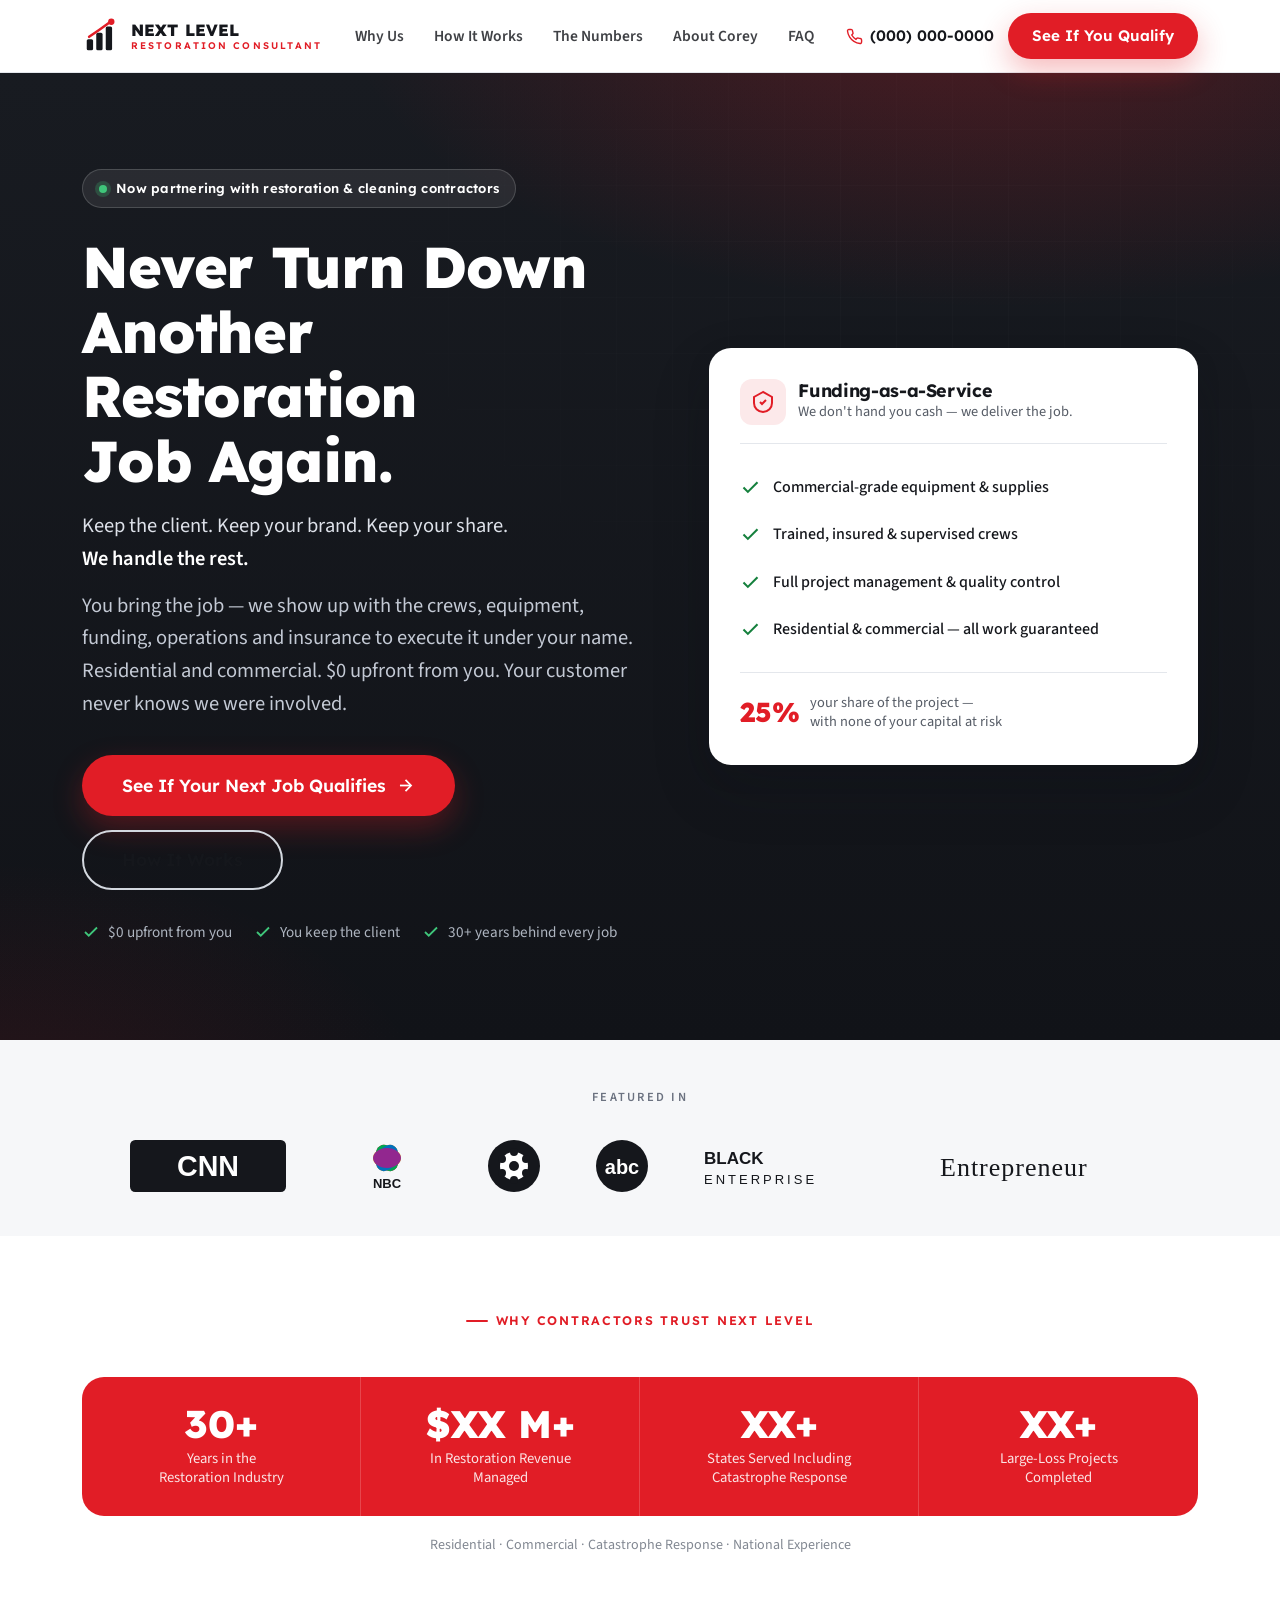
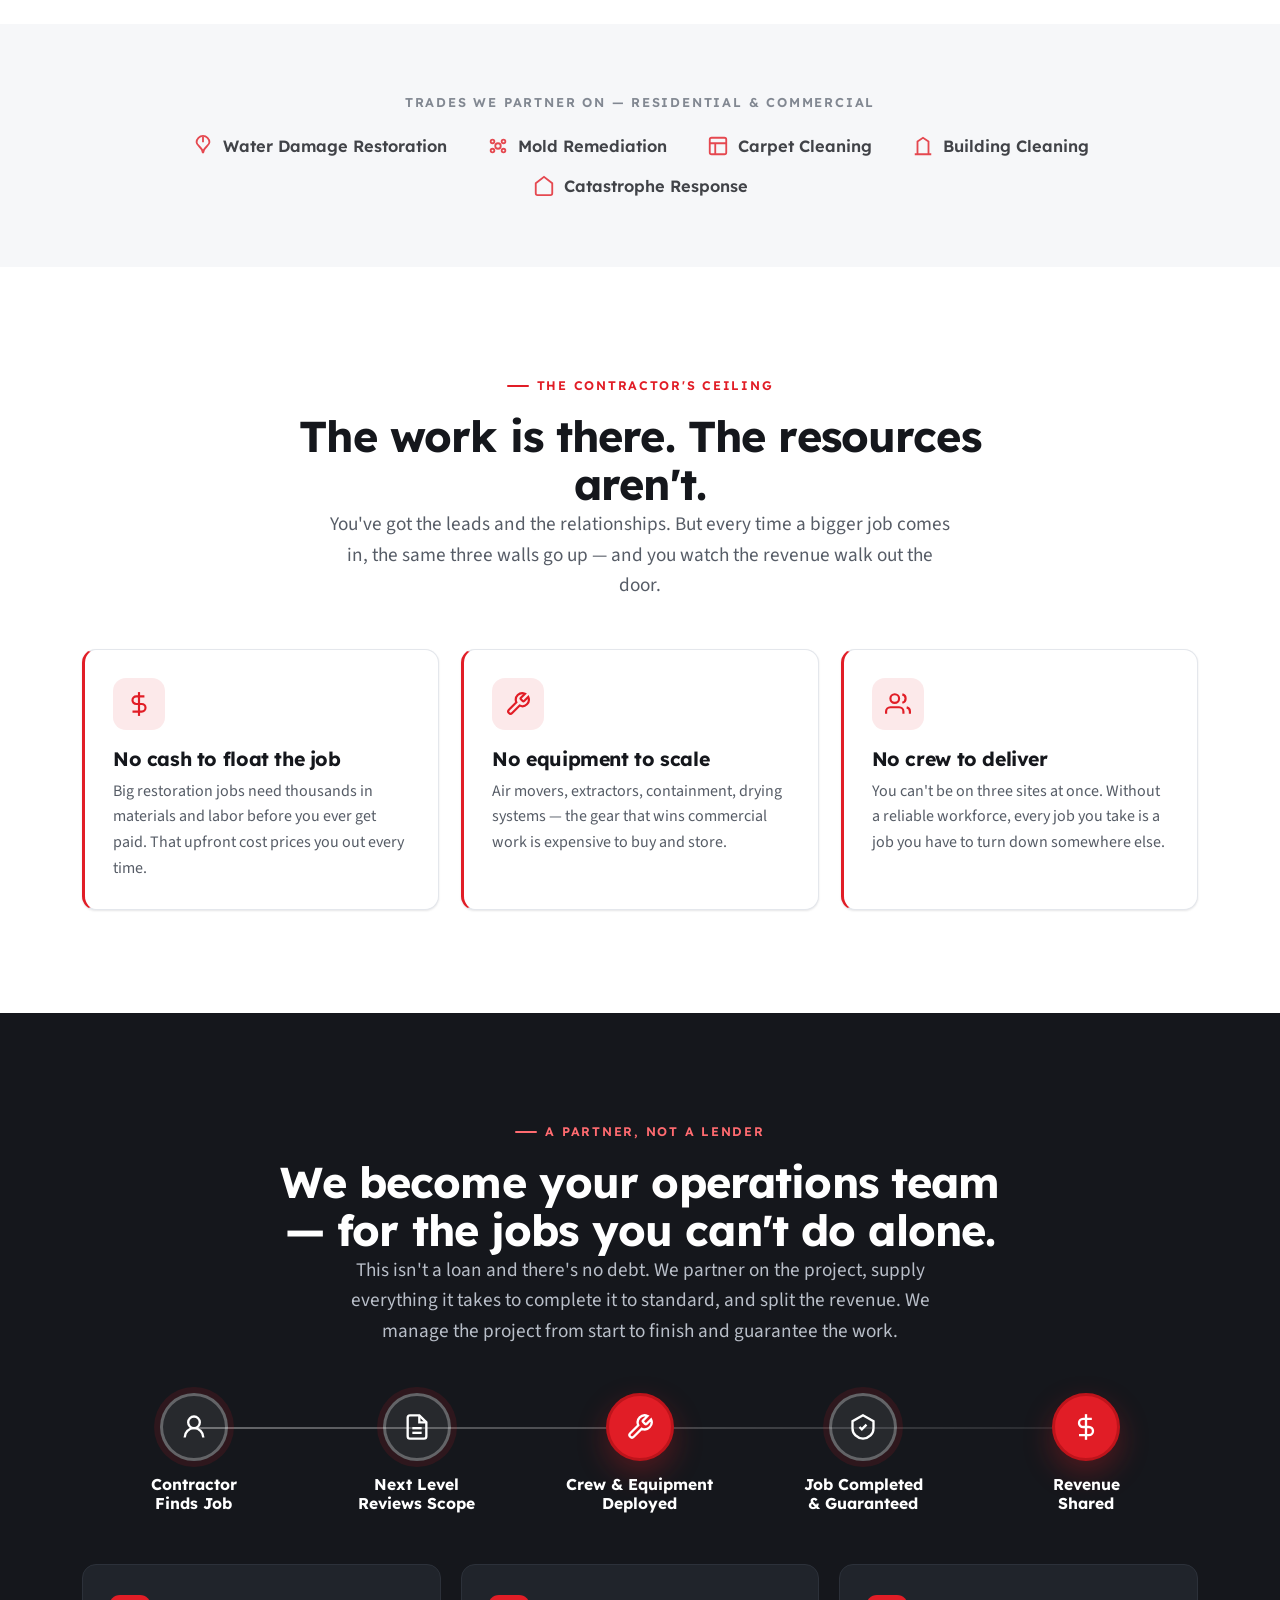
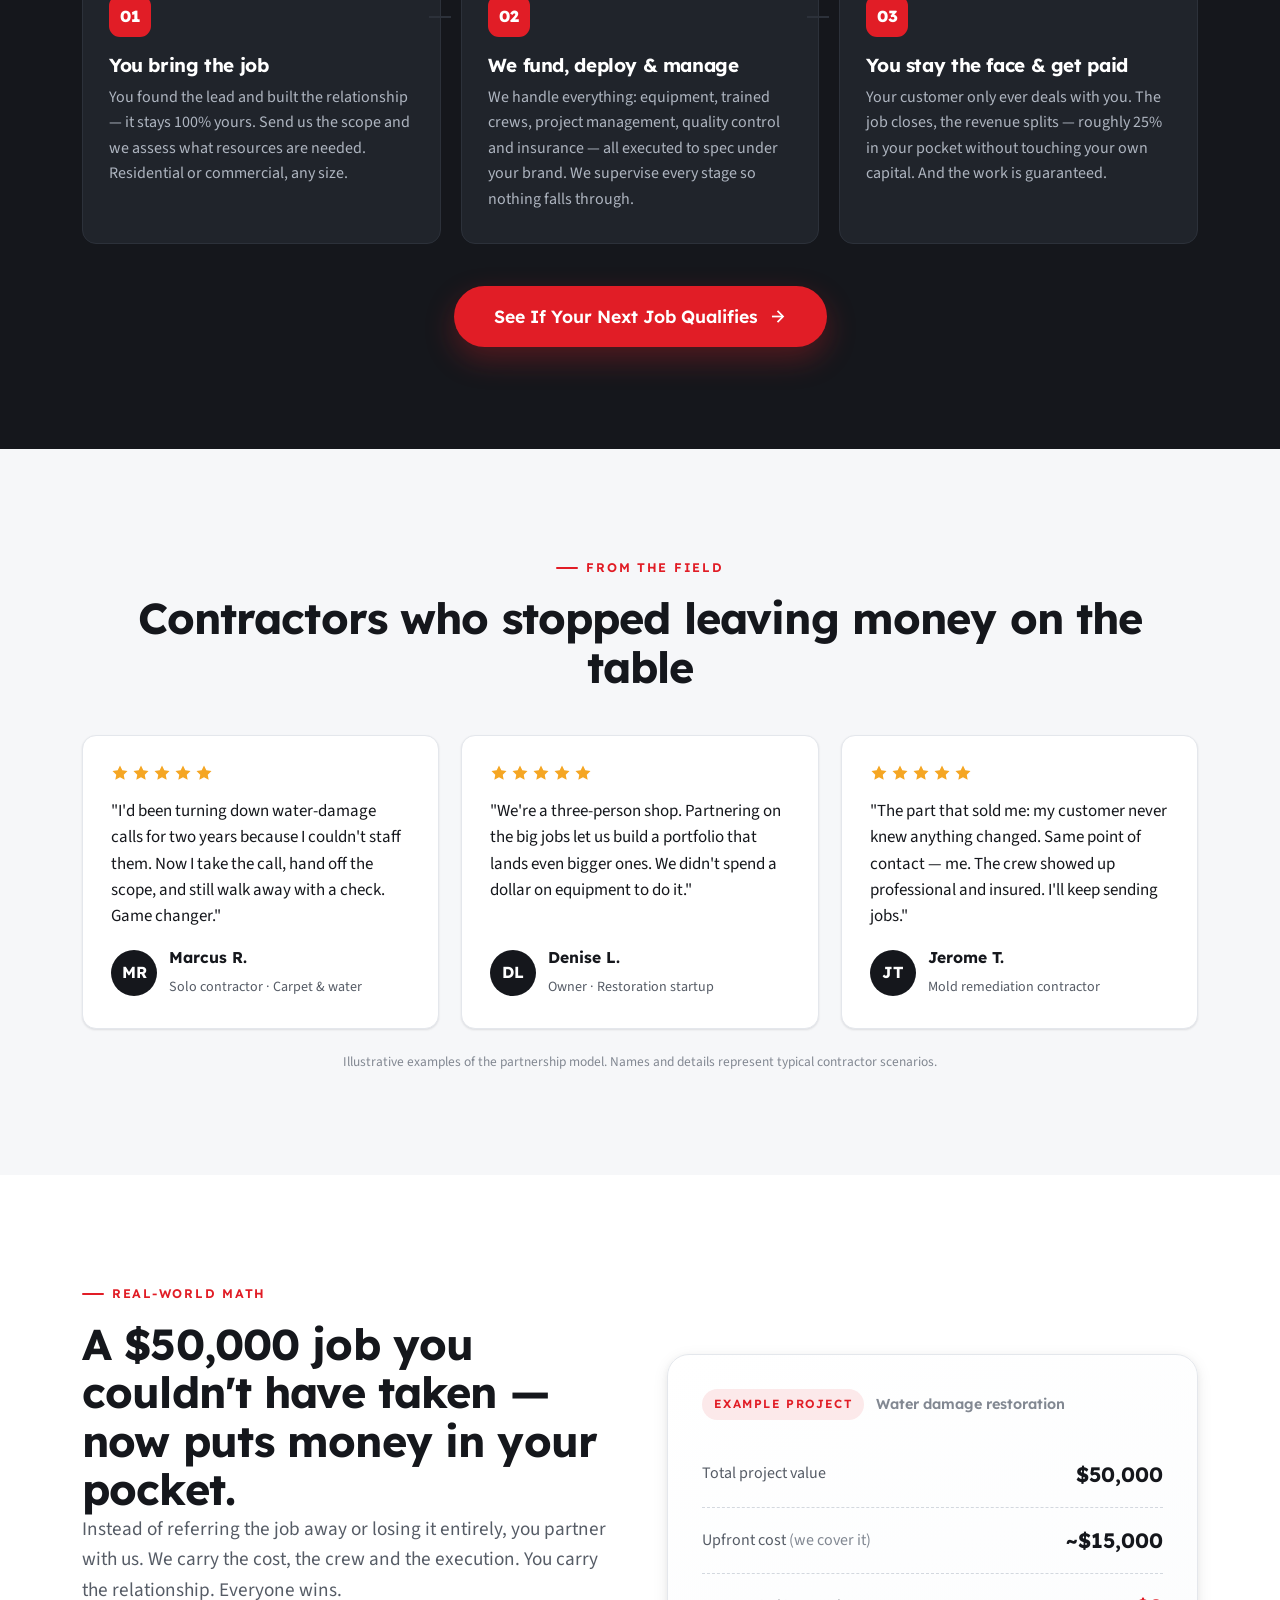
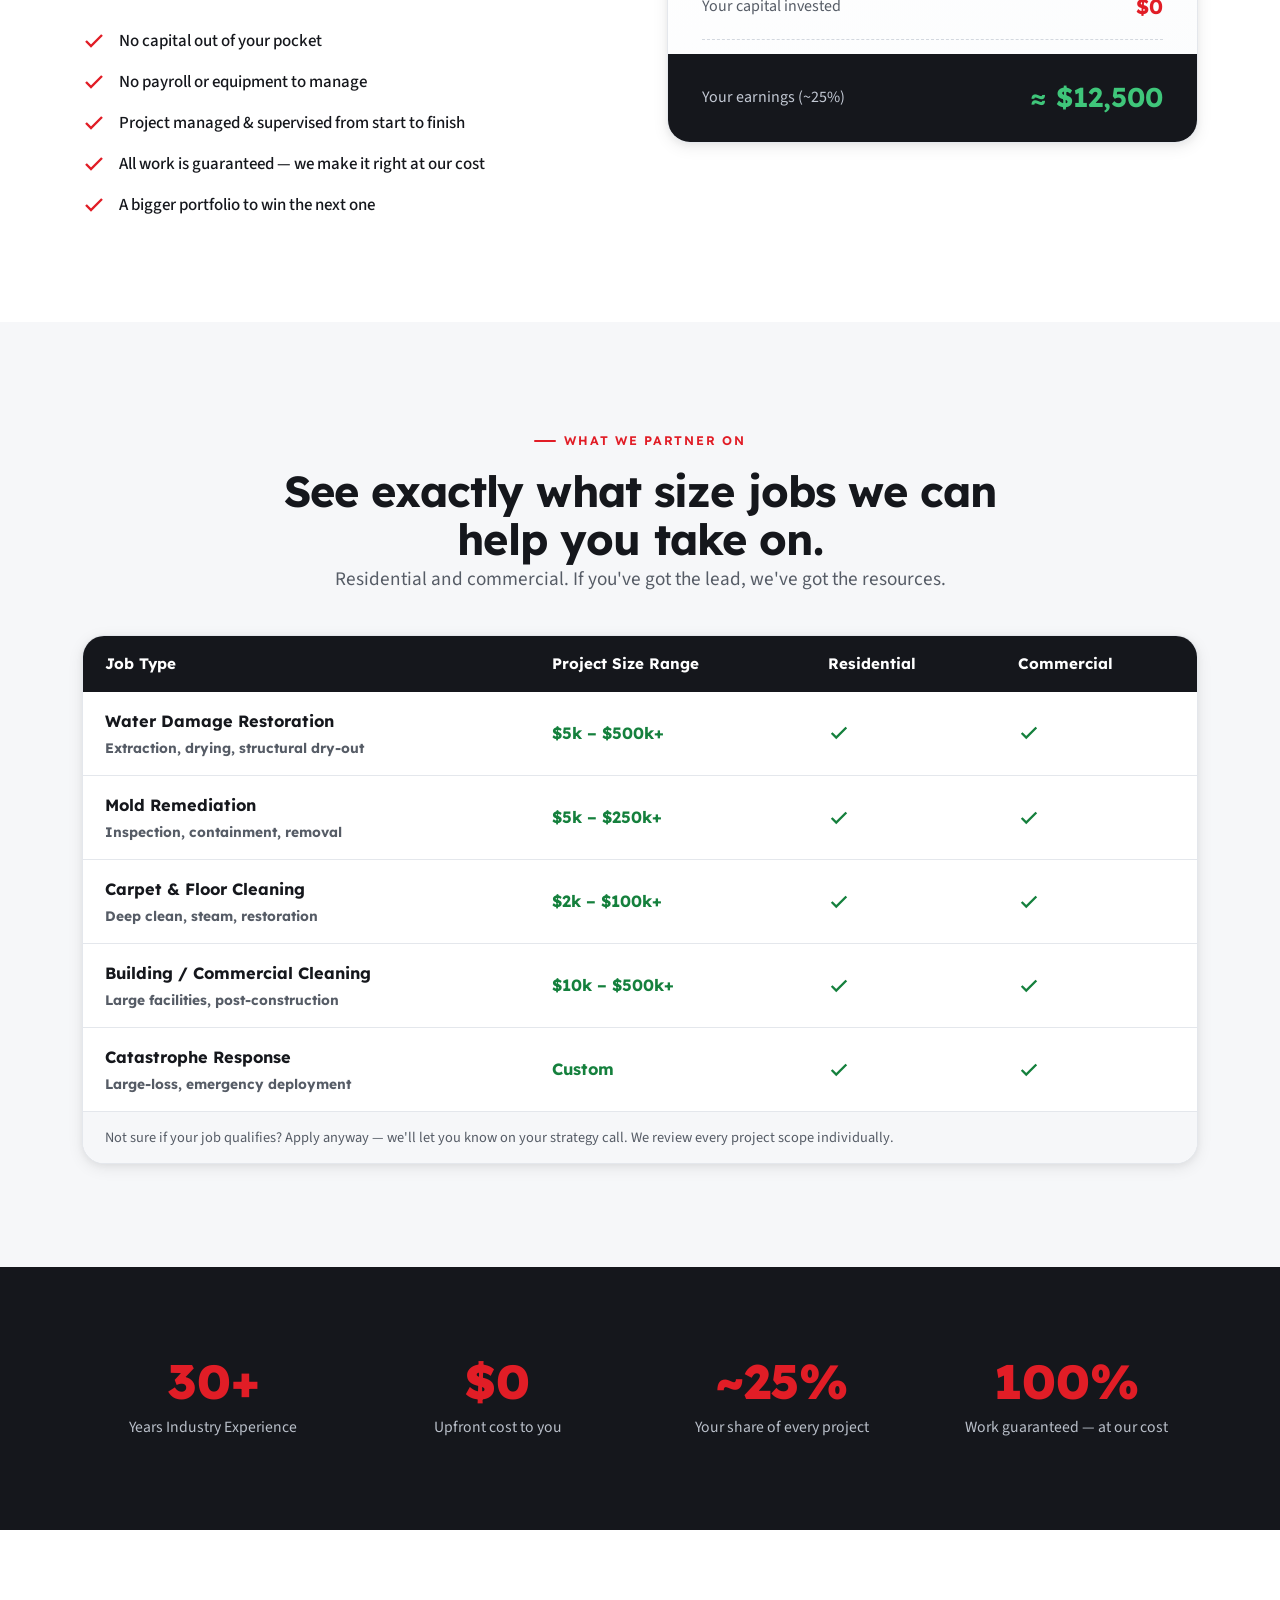
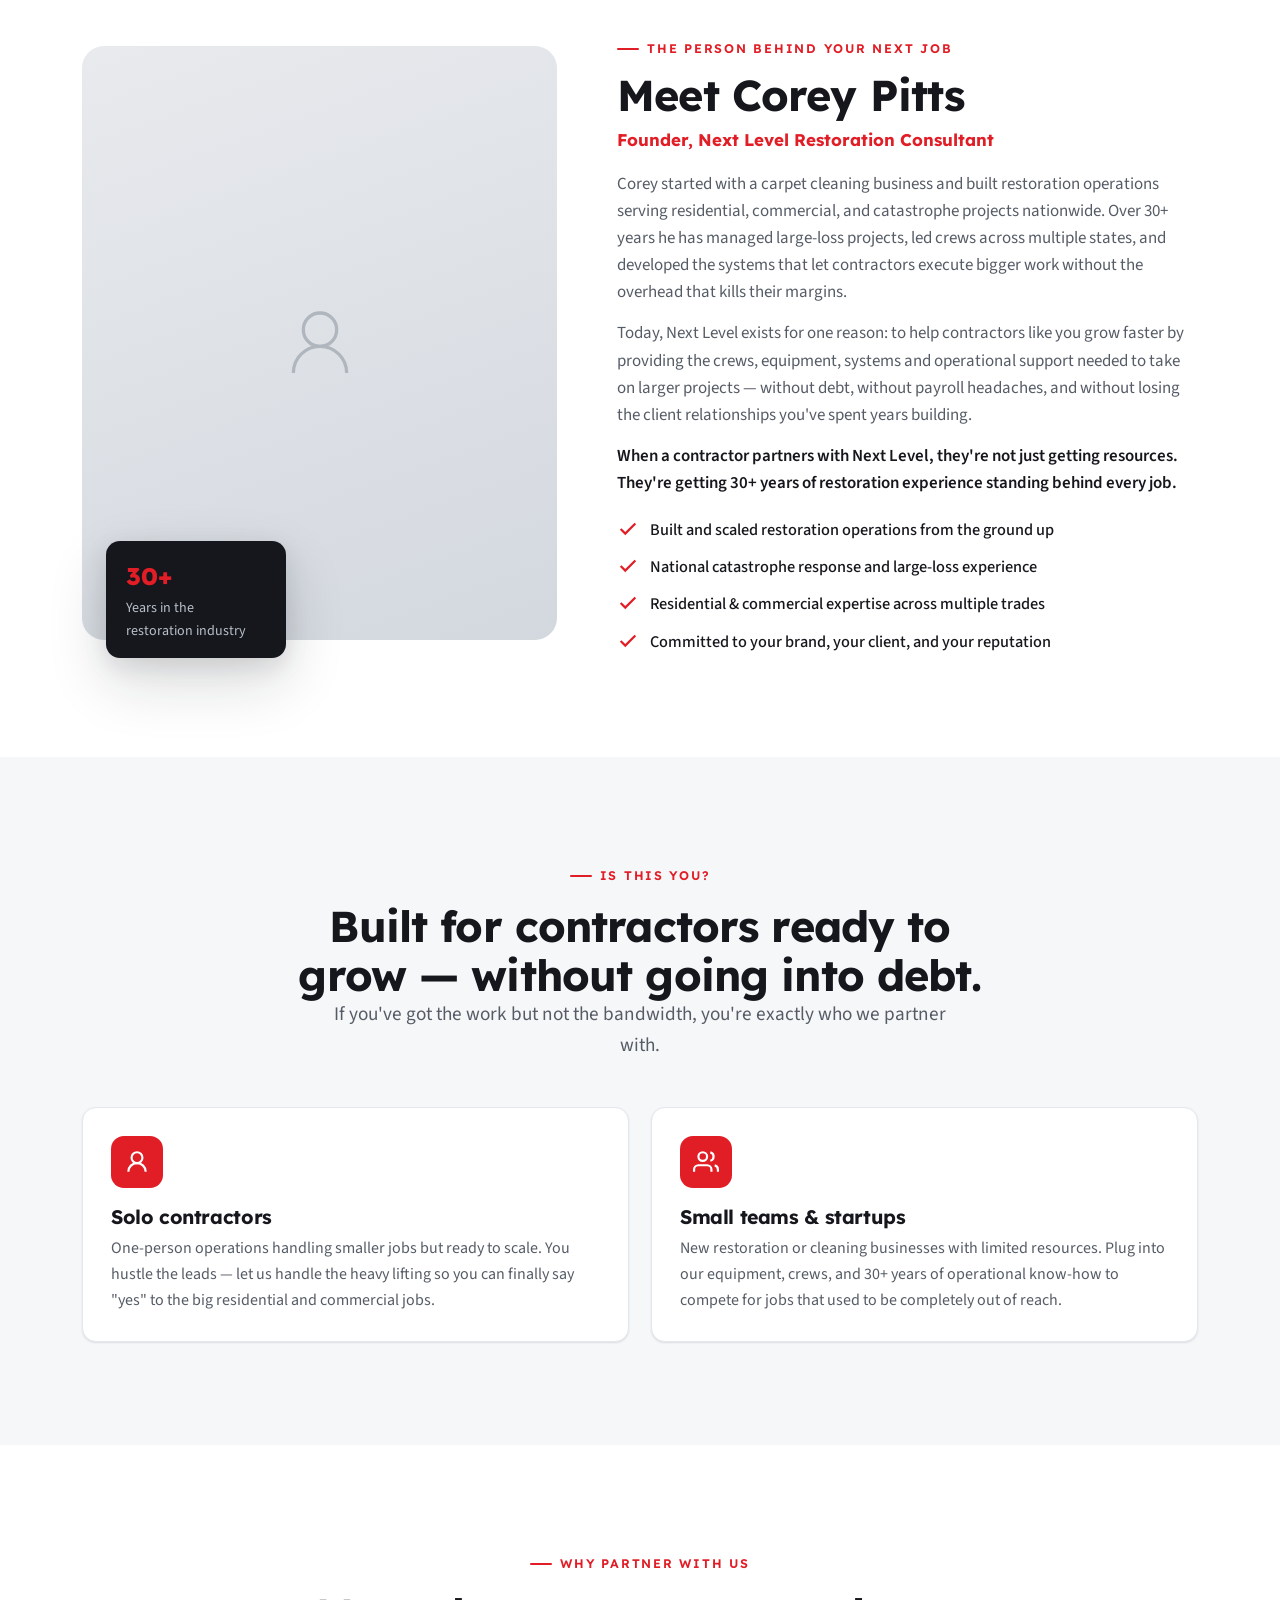
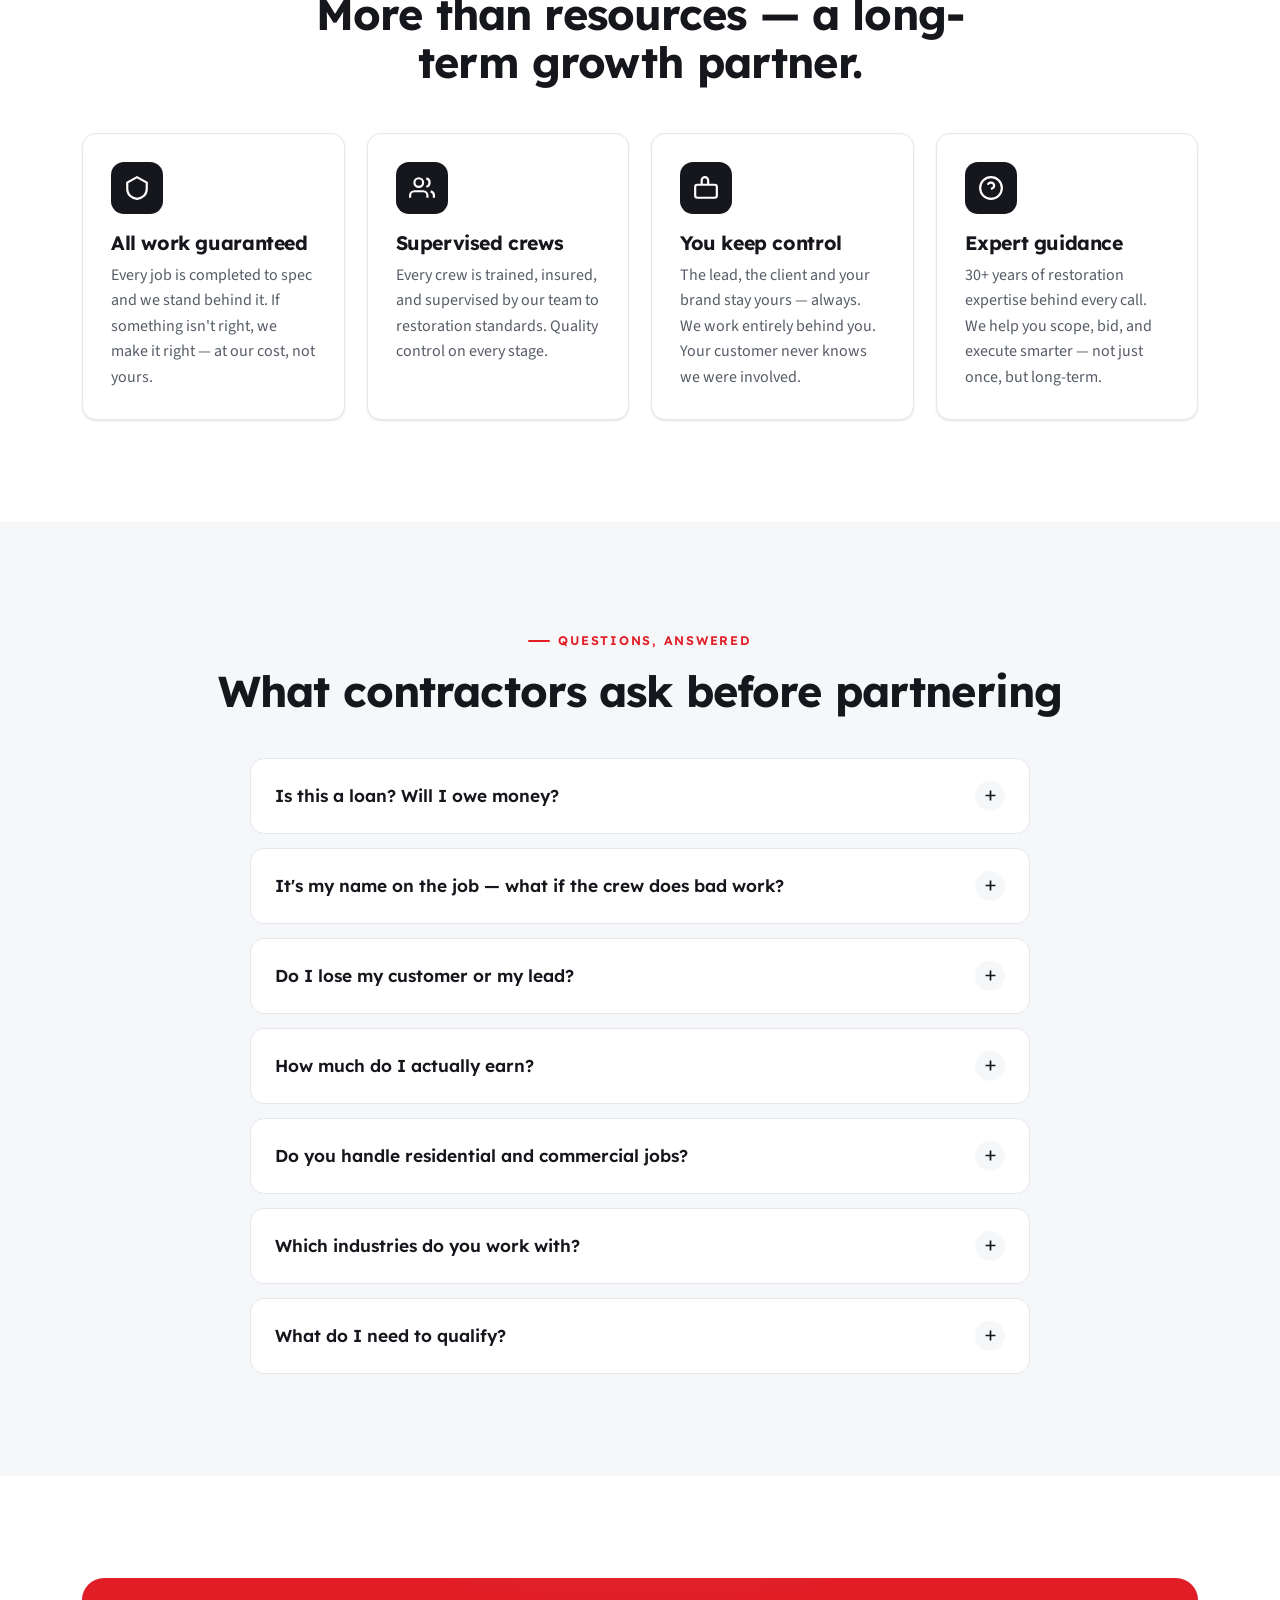
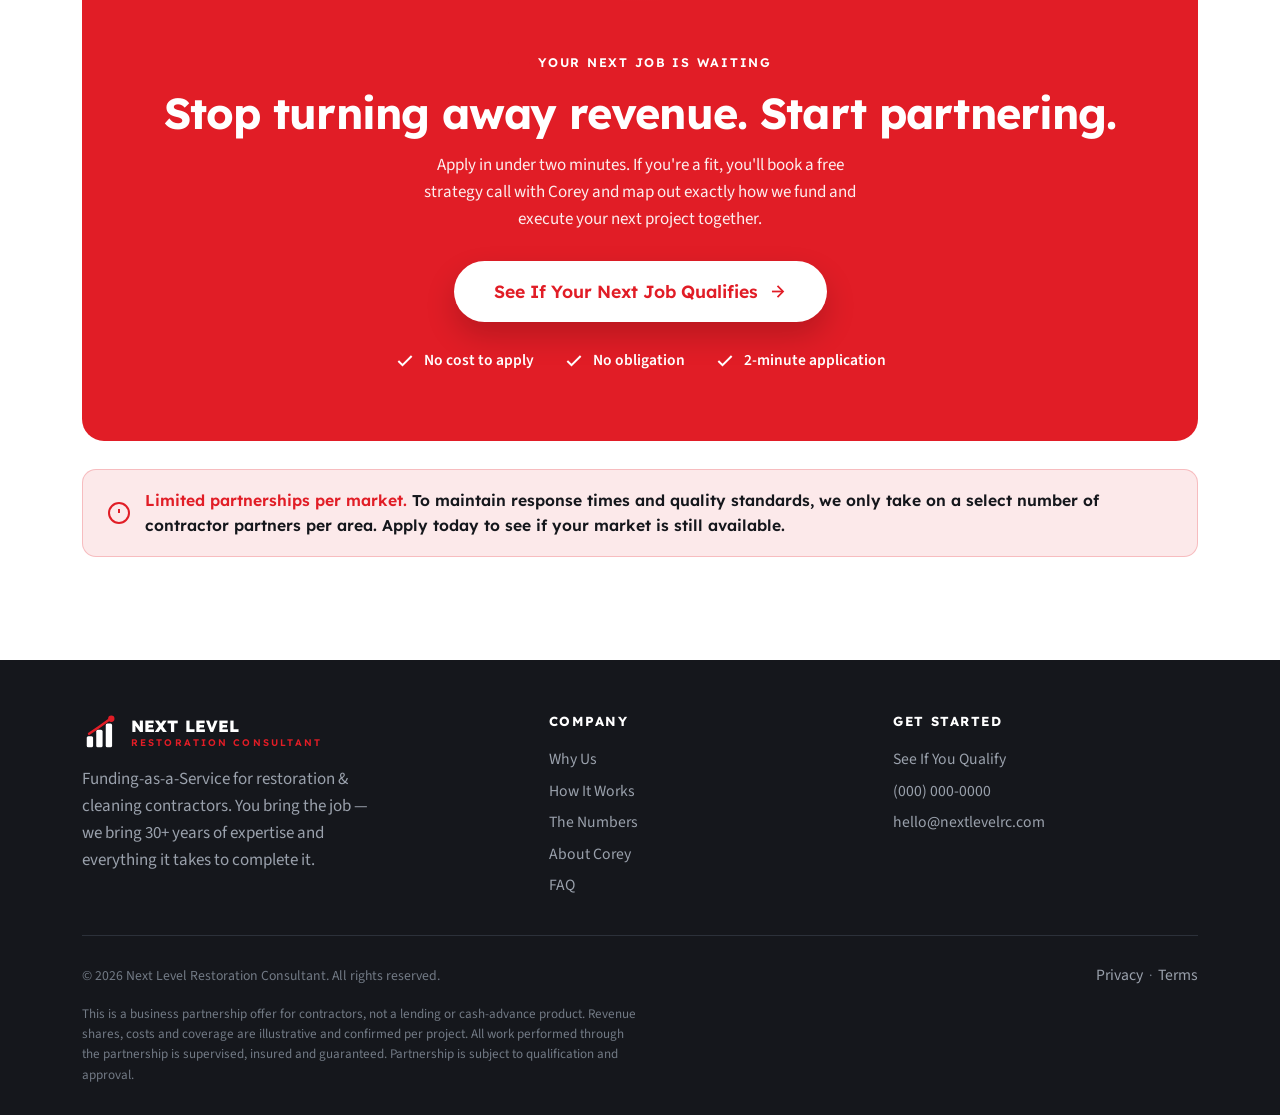
==== commit 87090248: "Add Featured In logo bar section above credibility strip" ====
--- a/funnel/index.html
+++ b/funnel/index.html
@@ -183,6 +183,63 @@
   </div>
 </section>
 
+<!-- ============================ FEATURED IN ============================ -->
+<section style="background:#F6F7F9;padding:48px 0 44px;">
+  <div class="container">
+    <p style="text-align:center;font-size:.78rem;letter-spacing:.18em;text-transform:uppercase;color:#6B7280;font-weight:600;margin-bottom:32px;">Featured In</p>
+    <div style="display:flex;flex-wrap:wrap;align-items:center;justify-content:center;gap:40px 56px;">
+
+      <!-- CNN -->
+      <svg height="52" viewBox="0 0 120 40" fill="none" xmlns="http://www.w3.org/2000/svg" aria-label="CNN" style="flex:0 0 auto;">
+        <rect width="120" height="40" rx="4" fill="#15171C"/>
+        <text x="60" y="28" font-family="Arial Black,Arial" font-weight="900" font-size="22" fill="white" text-anchor="middle">CNN</text>
+      </svg>
+
+      <!-- NBC -->
+      <svg height="52" viewBox="0 0 90 52" fill="none" xmlns="http://www.w3.org/2000/svg" aria-label="NBC" style="flex:0 0 auto;">
+        <ellipse cx="45" cy="18" rx="10" ry="14" fill="#E11D26" transform="rotate(-30 45 18)"/>
+        <ellipse cx="45" cy="18" rx="10" ry="14" fill="#F7941D" transform="rotate(30 45 18)"/>
+        <ellipse cx="45" cy="18" rx="10" ry="14" fill="#FFF200" transform="rotate(90 45 18)"/>
+        <ellipse cx="45" cy="18" rx="10" ry="14" fill="#00A651" transform="rotate(150 45 18)"/>
+        <ellipse cx="45" cy="18" rx="10" ry="14" fill="#0072BC" transform="rotate(210 45 18)"/>
+        <ellipse cx="45" cy="18" rx="10" ry="14" fill="#92278F" transform="rotate(270 45 18)"/>
+        <text x="45" y="48" font-family="Arial Black,Arial" font-weight="900" font-size="13" fill="#15171C" text-anchor="middle">NBC</text>
+      </svg>
+
+      <!-- CBS -->
+      <svg height="52" viewBox="0 0 52 52" fill="none" xmlns="http://www.w3.org/2000/svg" aria-label="CBS" style="flex:0 0 auto;">
+        <circle cx="26" cy="26" r="26" fill="#15171C"/>
+        <circle cx="26" cy="26" r="14" fill="white"/>
+        <circle cx="26" cy="26" r="5" fill="#15171C"/>
+        <circle cx="26" cy="12" r="4" fill="#15171C"/>
+        <circle cx="38" cy="19" r="4" fill="#15171C"/>
+        <circle cx="38" cy="33" r="4" fill="#15171C"/>
+        <circle cx="26" cy="40" r="4" fill="#15171C"/>
+        <circle cx="14" cy="33" r="4" fill="#15171C"/>
+        <circle cx="14" cy="19" r="4" fill="#15171C"/>
+      </svg>
+
+      <!-- ABC -->
+      <svg height="52" viewBox="0 0 52 52" fill="none" xmlns="http://www.w3.org/2000/svg" aria-label="ABC" style="flex:0 0 auto;">
+        <circle cx="26" cy="26" r="26" fill="#15171C"/>
+        <text x="26" y="34" font-family="Arial Black,Arial" font-weight="900" font-size="20" fill="white" text-anchor="middle">abc</text>
+      </svg>
+
+      <!-- Black Enterprise -->
+      <svg height="52" viewBox="0 0 180 52" fill="none" xmlns="http://www.w3.org/2000/svg" aria-label="Black Enterprise" style="flex:0 0 auto;">
+        <text x="0" y="24" font-family="Arial Black,Arial" font-weight="900" font-size="17" fill="#15171C">BLACK</text>
+        <text x="0" y="44" font-family="Arial,sans-serif" font-weight="400" font-size="13" fill="#15171C" letter-spacing="3">ENTERPRISE</text>
+      </svg>
+
+      <!-- Entrepreneur -->
+      <svg height="52" viewBox="0 0 210 52" fill="none" xmlns="http://www.w3.org/2000/svg" aria-label="Entrepreneur" style="flex:0 0 auto;">
+        <text x="0" y="36" font-family="Georgia,serif" font-weight="400" font-size="26" fill="#15171C" letter-spacing="1">Entrepreneur</text>
+      </svg>
+
+    </div>
+  </div>
+</section>
+
 <!-- ============================ CREDIBILITY STRIP ============================ -->
 <section class="section--tight" id="credibility">
   <div class="container">
